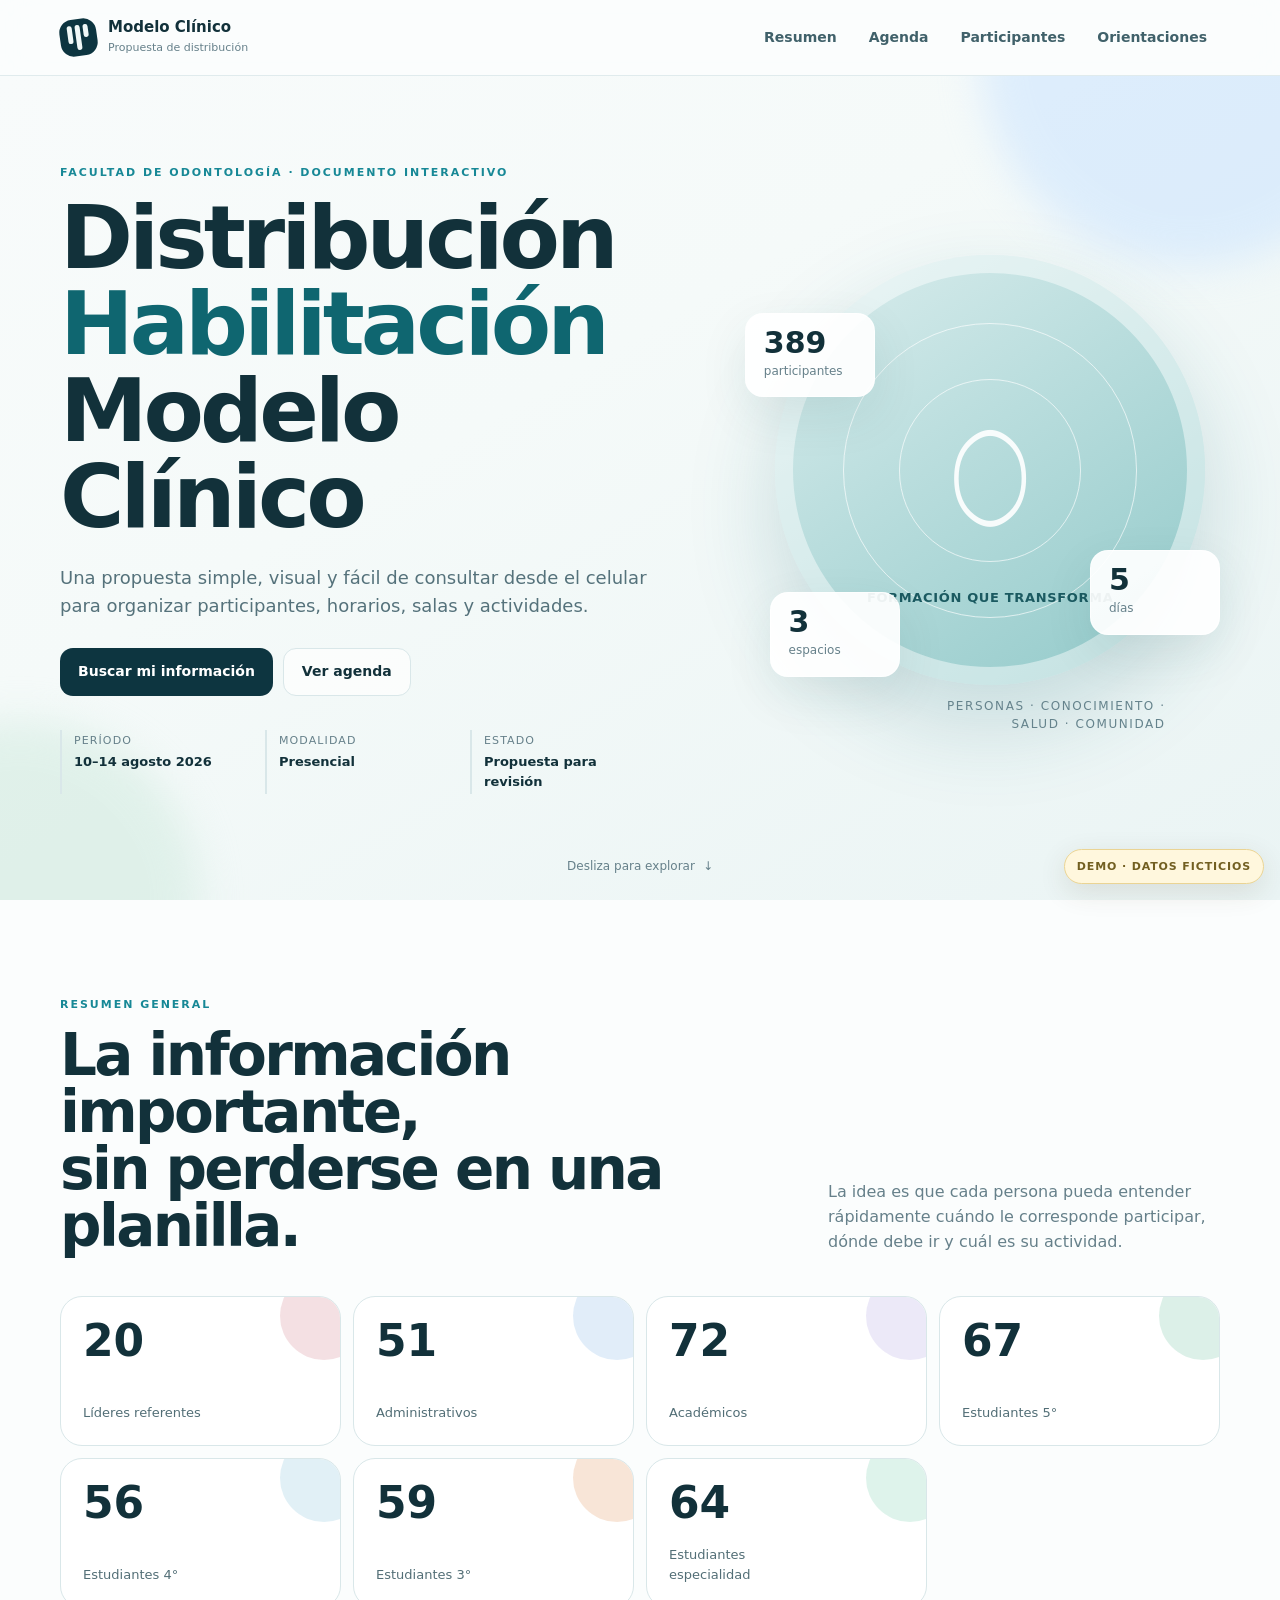
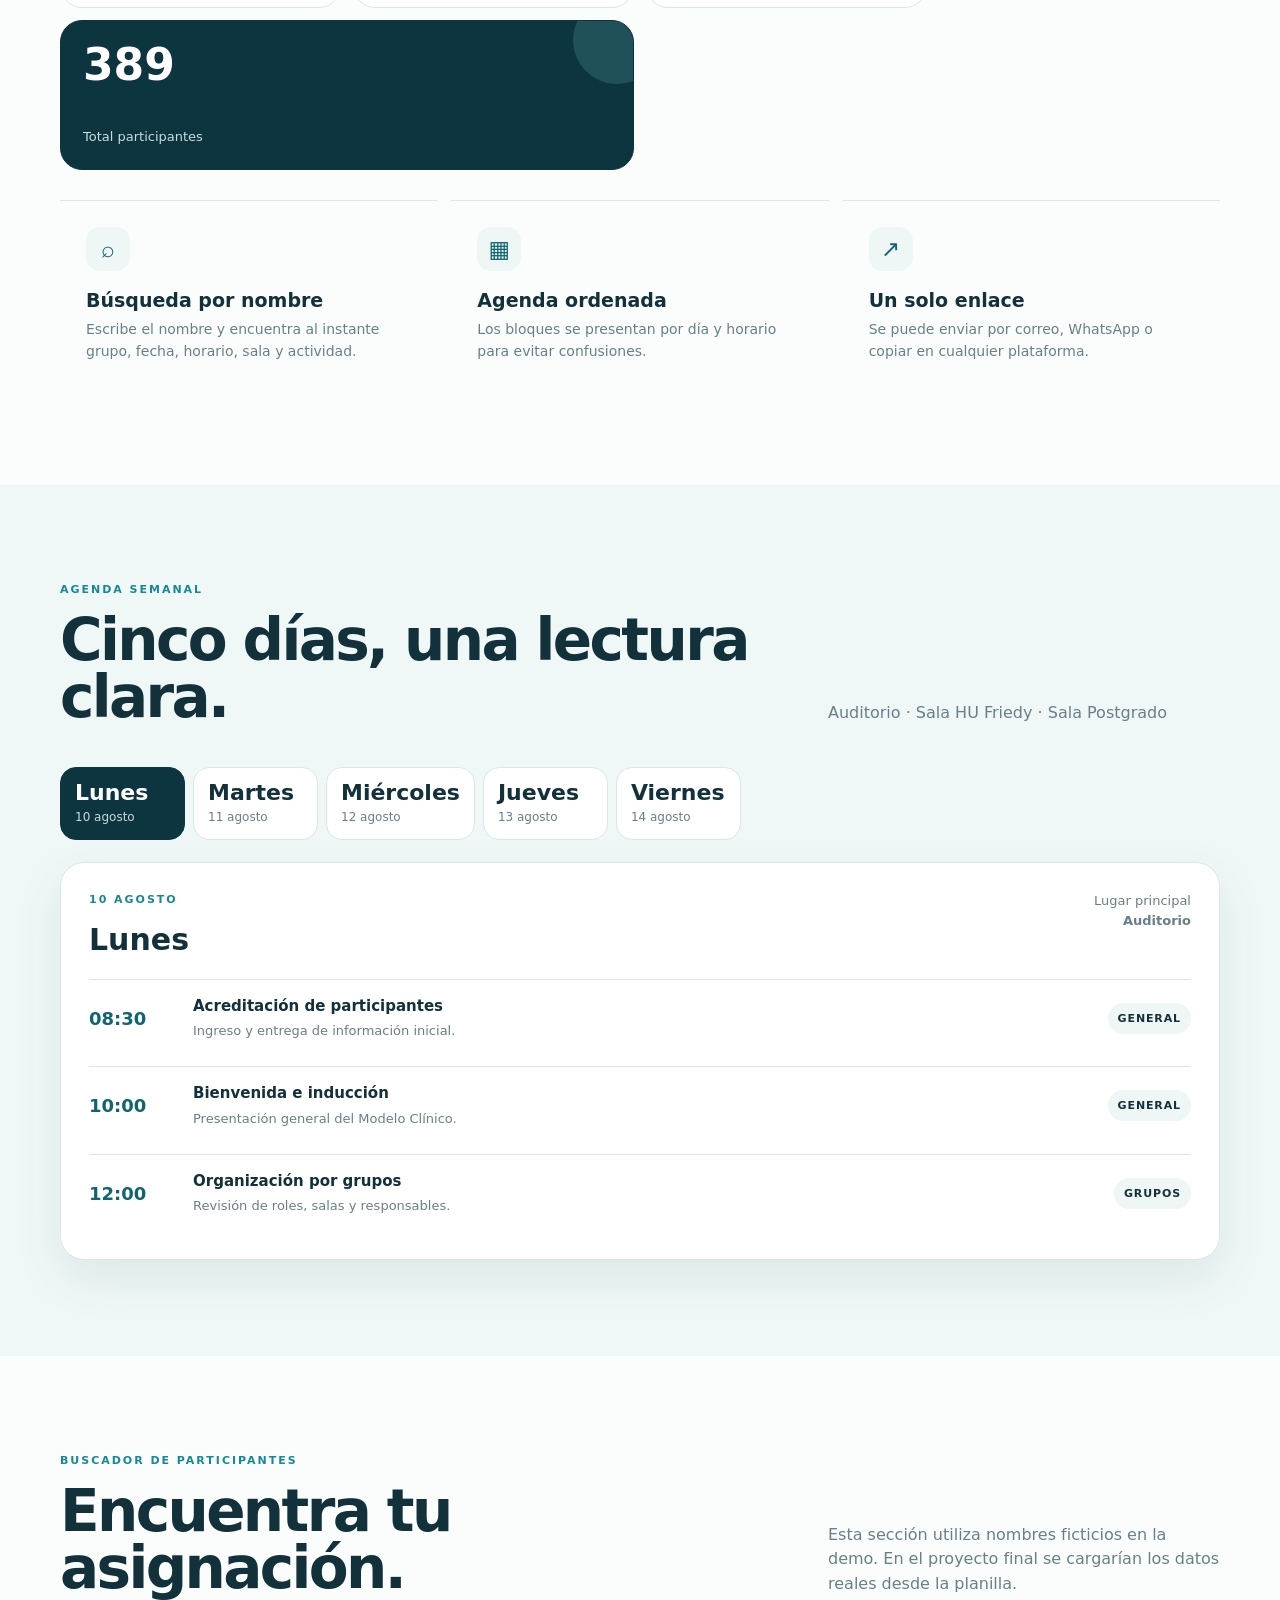
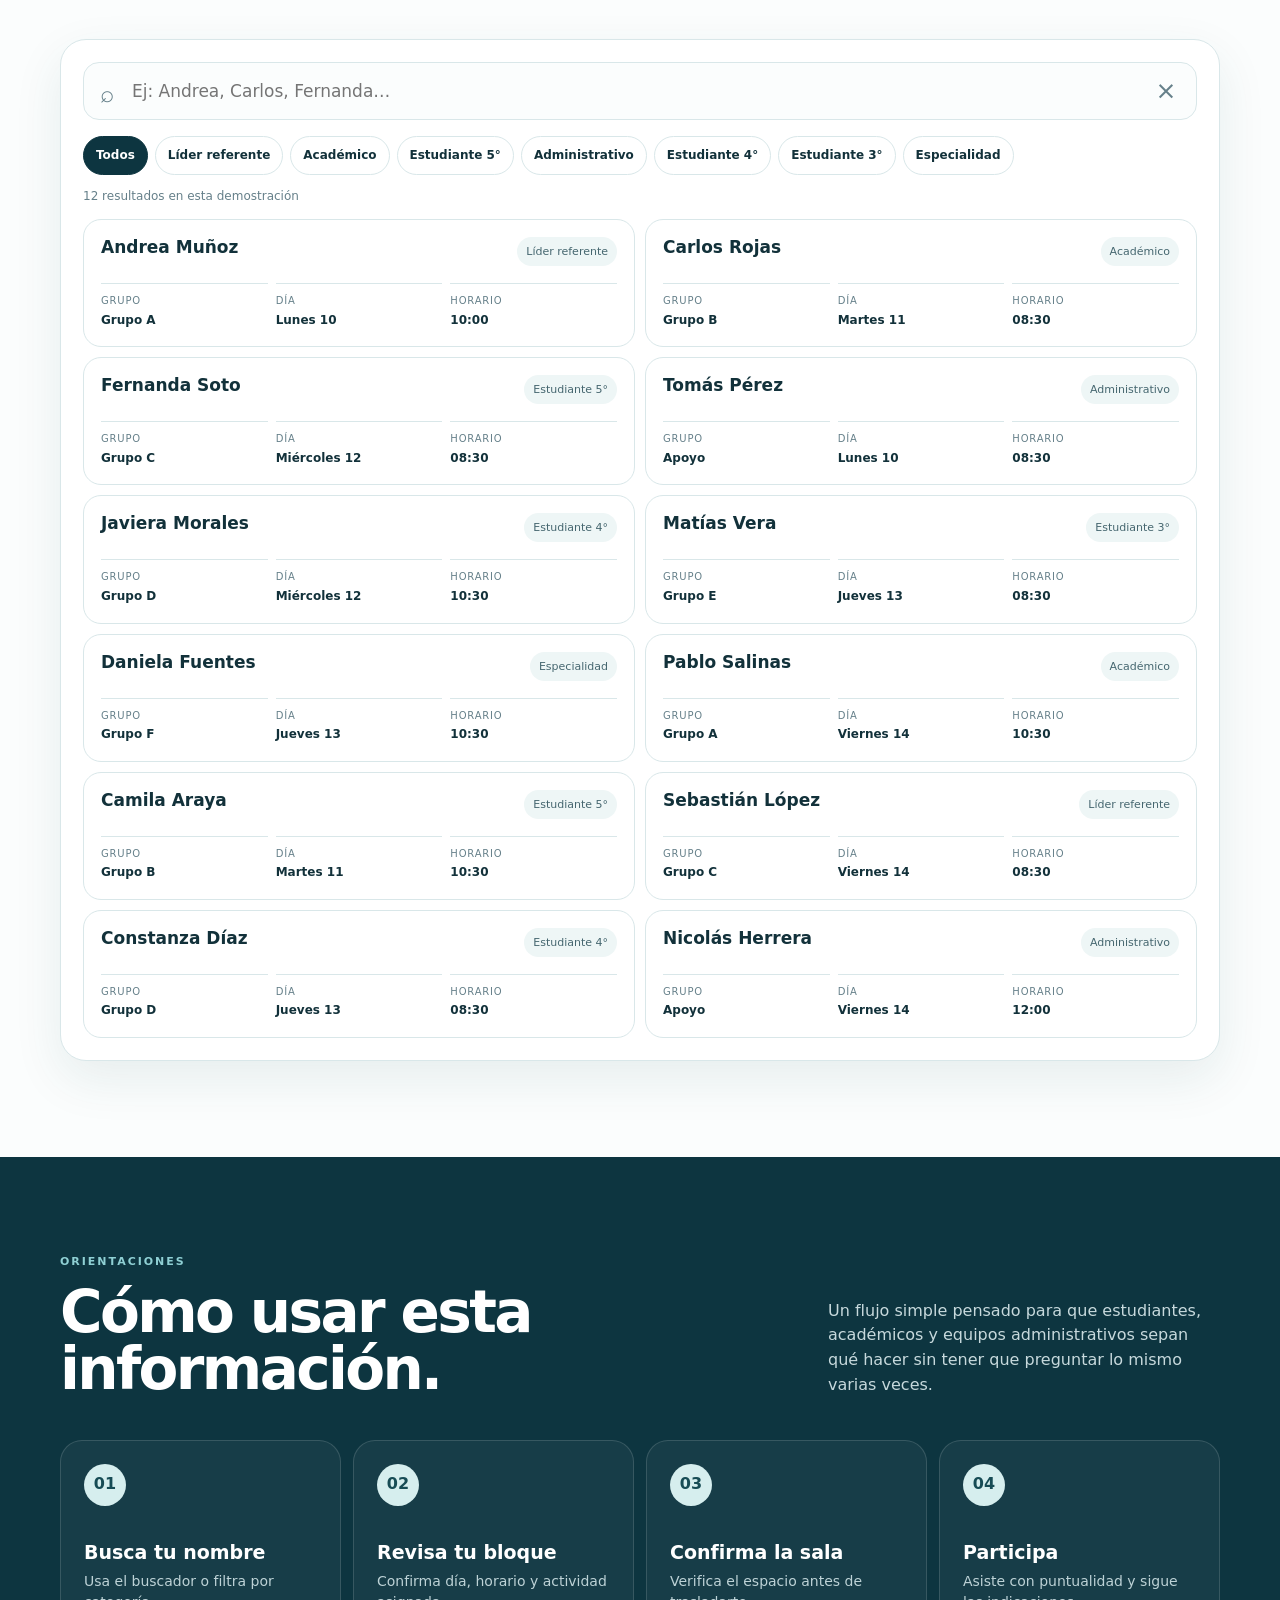
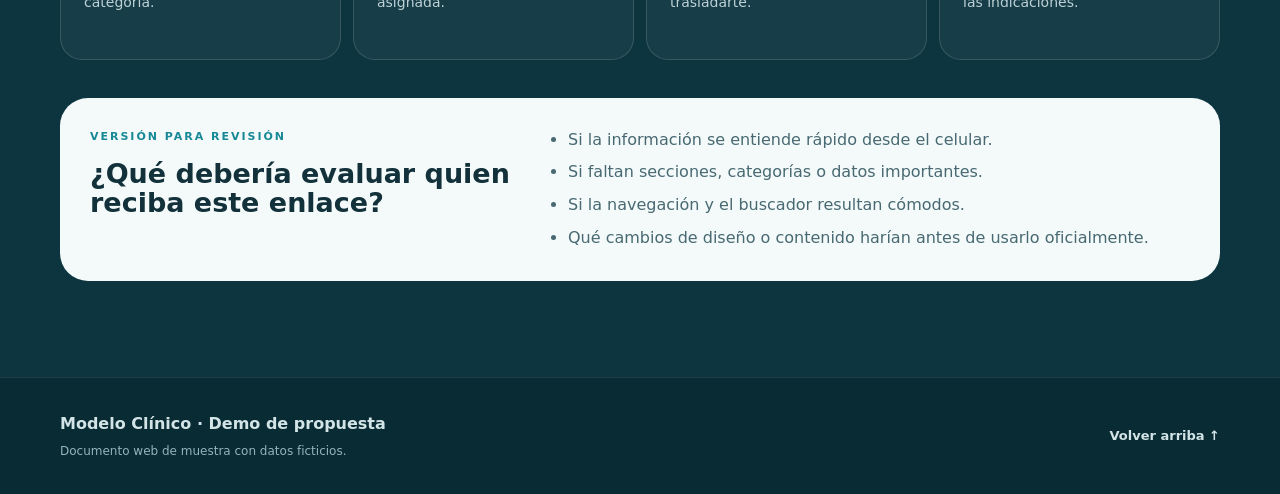
==== index.html @ 4c276b8d "Publicar primera versión interactiva" ====
<!doctype html>
<html lang="es">
<head>
  <meta charset="utf-8" />
  <meta name="viewport" content="width=device-width, initial-scale=1, viewport-fit=cover" />
  <meta name="theme-color" content="#0f4c5c" />
  <meta name="description" content="Propuesta interactiva de distribución para Habilitación del Modelo Clínico." />
  <title>Habilitación Modelo Clínico · Demo</title>
  <link rel="stylesheet" href="styles.css" />
</head>
<body>
  <div class="demo-ribbon">DEMO · DATOS FICTICIOS</div>
  <header class="topbar" id="topbar">
    <a class="brand" href="#inicio" aria-label="Ir al inicio">
      <span class="brand-mark" aria-hidden="true">
        <span></span><span></span><span></span>
      </span>
      <span>
        <strong>Modelo Clínico</strong>
        <small>Propuesta de distribución</small>
      </span>
    </a>
    <button class="menu-btn" id="menuBtn" aria-expanded="false" aria-controls="mainNav" aria-label="Abrir menú">
      <span></span><span></span><span></span>
    </button>
    <nav class="main-nav" id="mainNav" aria-label="Navegación principal">
      <a href="#resumen">Resumen</a>
      <a href="#agenda">Agenda</a>
      <a href="#participantes">Participantes</a>
      <a href="#orientaciones">Orientaciones</a>
    </nav>
  </header>

  <main>
    <section class="hero" id="inicio">
      <div class="hero-glow hero-glow-a"></div>
      <div class="hero-glow hero-glow-b"></div>
      <div class="hero-content wrap">
        <div class="hero-copy reveal">
          <p class="eyebrow">FACULTAD DE ODONTOLOGÍA · DOCUMENTO INTERACTIVO</p>
          <h1>Distribución<br><span>Habilitación</span><br>Modelo Clínico</h1>
          <p class="hero-lead">Una propuesta simple, visual y fácil de consultar desde el celular para organizar participantes, horarios, salas y actividades.</p>
          <div class="hero-actions">
            <a class="btn btn-primary" href="#participantes">Buscar mi información</a>
            <a class="btn btn-ghost" href="#agenda">Ver agenda</a>
          </div>
          <div class="hero-meta" aria-label="Información general">
            <div><span>Período</span><strong>10–14 agosto 2026</strong></div>
            <div><span>Modalidad</span><strong>Presencial</strong></div>
            <div><span>Estado</span><strong>Propuesta para revisión</strong></div>
          </div>
        </div>

        <div class="hero-visual reveal" aria-hidden="true">
          <div class="orb orb-main">
            <div class="tooth-line">◯</div>
            <div class="orb-label">Formación que transforma</div>
          </div>
          <div class="floating-card fc-one"><span>389</span><small>participantes</small></div>
          <div class="floating-card fc-two"><span>5</span><small>días</small></div>
          <div class="floating-card fc-three"><span>3</span><small>espacios</small></div>
          <div class="visual-note">Personas · Conocimiento · Salud · Comunidad</div>
        </div>
      </div>
      <div class="scroll-hint">Desliza para explorar <span>↓</span></div>
    </section>

    <section class="section wrap" id="resumen">
      <div class="section-head reveal">
        <div>
          <p class="eyebrow">RESUMEN GENERAL</p>
          <h2>La información importante,<br>sin perderse en una planilla.</h2>
        </div>
        <p>La idea es que cada persona pueda entender rápidamente cuándo le corresponde participar, dónde debe ir y cuál es su actividad.</p>
      </div>

      <div class="stats-grid" id="statsGrid"></div>

      <div class="feature-grid">
        <article class="feature-card reveal">
          <div class="feature-icon">⌕</div>
          <h3>Búsqueda por nombre</h3>
          <p>Escribe el nombre y encuentra al instante grupo, fecha, horario, sala y actividad.</p>
        </article>
        <article class="feature-card reveal">
          <div class="feature-icon">▦</div>
          <h3>Agenda ordenada</h3>
          <p>Los bloques se presentan por día y horario para evitar confusiones.</p>
        </article>
        <article class="feature-card reveal">
          <div class="feature-icon">↗</div>
          <h3>Un solo enlace</h3>
          <p>Se puede enviar por correo, WhatsApp o copiar en cualquier plataforma.</p>
        </article>
      </div>
    </section>

    <section class="section section-soft" id="agenda">
      <div class="wrap">
        <div class="section-head reveal">
          <div>
            <p class="eyebrow">AGENDA SEMANAL</p>
            <h2>Cinco días, una lectura clara.</h2>
          </div>
          <p>Auditorio · Sala HU Friedy · Sala Postgrado</p>
        </div>

        <div class="agenda-tabs" id="agendaTabs" role="tablist" aria-label="Seleccionar día"></div>
        <div class="agenda-panel reveal" id="agendaPanel" aria-live="polite"></div>
      </div>
    </section>

    <section class="section wrap" id="participantes">
      <div class="section-head reveal">
        <div>
          <p class="eyebrow">BUSCADOR DE PARTICIPANTES</p>
          <h2>Encuentra tu asignación.</h2>
        </div>
        <p>Esta sección utiliza nombres ficticios en la demo. En el proyecto final se cargarían los datos reales desde la planilla.</p>
      </div>

      <div class="finder-card reveal">
        <div class="finder-input-wrap">
          <span class="search-icon">⌕</span>
          <input id="searchInput" type="search" placeholder="Ej: Andrea, Carlos, Fernanda…" autocomplete="off" aria-label="Buscar participante por nombre" />
          <button id="clearSearch" class="clear-search" type="button" aria-label="Limpiar búsqueda">×</button>
        </div>
        <div class="filter-row" id="filterRow"></div>
        <p class="finder-count" id="finderCount"></p>
        <div class="people-grid" id="peopleGrid"></div>
      </div>
    </section>

    <section class="section section-dark" id="orientaciones">
      <div class="wrap">
        <div class="section-head light reveal">
          <div>
            <p class="eyebrow">ORIENTACIONES</p>
            <h2>Cómo usar esta información.</h2>
          </div>
          <p>Un flujo simple pensado para que estudiantes, académicos y equipos administrativos sepan qué hacer sin tener que preguntar lo mismo varias veces.</p>
        </div>

        <div class="steps-grid">
          <article class="step-card reveal"><span>01</span><h3>Busca tu nombre</h3><p>Usa el buscador o filtra por categoría.</p></article>
          <article class="step-card reveal"><span>02</span><h3>Revisa tu bloque</h3><p>Confirma día, horario y actividad asignada.</p></article>
          <article class="step-card reveal"><span>03</span><h3>Confirma la sala</h3><p>Verifica el espacio antes de trasladarte.</p></article>
          <article class="step-card reveal"><span>04</span><h3>Participa</h3><p>Asiste con puntualidad y sigue las indicaciones.</p></article>
        </div>

        <div class="review-callout reveal">
          <div>
            <p class="eyebrow">VERSIÓN PARA REVISIÓN</p>
            <h3>¿Qué debería evaluar quien reciba este enlace?</h3>
          </div>
          <ul>
            <li>Si la información se entiende rápido desde el celular.</li>
            <li>Si faltan secciones, categorías o datos importantes.</li>
            <li>Si la navegación y el buscador resultan cómodos.</li>
            <li>Qué cambios de diseño o contenido harían antes de usarlo oficialmente.</li>
          </ul>
        </div>
      </div>
    </section>
  </main>

  <footer class="footer">
    <div class="wrap footer-inner">
      <div>
        <strong>Modelo Clínico · Demo de propuesta</strong>
        <p>Documento web de muestra con datos ficticios.</p>
      </div>
      <a href="#inicio">Volver arriba ↑</a>
    </div>
  </footer>

  <dialog class="person-dialog" id="personDialog">
    <form method="dialog" class="dialog-shell">
      <button class="dialog-close" value="close" aria-label="Cerrar">×</button>
      <div id="dialogContent"></div>
    </form>
  </dialog>

  <script src="data.js"></script>
  <script src="app.js"></script>
</body>
</html>
---- styles.css ----
:root{
  --ink:#12313a;
  --ink-2:#214b56;
  --muted:#66808a;
  --paper:#fbfdfd;
  --soft:#eef6f6;
  --line:#d9e7e9;
  --teal:#0f6670;
  --teal-2:#178896;
  --mint:#bfe4d6;
  --blue:#c8dff4;
  --lav:#ddd8f2;
  --peach:#f2d0b6;
  --rose:#ebc6cd;
  --dark:#0d3540;
  --shadow:0 18px 50px rgba(25,73,83,.09);
}
*{box-sizing:border-box}
html{scroll-behavior:smooth}
body{margin:0;background:var(--paper);color:var(--ink);font-family:Inter,ui-sans-serif,system-ui,-apple-system,BlinkMacSystemFont,'Segoe UI',sans-serif;line-height:1.55}
a{color:inherit;text-decoration:none}
button,input{font:inherit}
button{color:inherit}
.wrap{width:min(1160px,calc(100% - 32px));margin-inline:auto}
.demo-ribbon{position:fixed;z-index:70;right:16px;bottom:16px;background:#fff7dd;border:1px solid #ead494;color:#725f21;padding:8px 12px;border-radius:999px;font-size:11px;font-weight:800;letter-spacing:.08em;box-shadow:0 8px 28px rgba(71,61,24,.12)}
.topbar{position:sticky;top:0;z-index:50;height:76px;padding:0 max(16px,calc((100vw - 1160px)/2));display:flex;align-items:center;justify-content:space-between;background:rgba(251,253,253,.82);backdrop-filter:blur(18px);border-bottom:1px solid rgba(217,231,233,.78)}
.brand{display:flex;align-items:center;gap:11px;min-width:0}
.brand strong{display:block;font-family:Inter,ui-sans-serif,system-ui,sans-serif;font-size:15px;line-height:1.15}
.brand small{display:block;margin-top:3px;font-size:11px;color:var(--muted)}
.brand-mark{width:37px;height:37px;border-radius:13px;background:var(--dark);display:grid;place-content:center;grid-template-columns:repeat(3,5px);gap:3px;transform:rotate(-8deg)}
.brand-mark span{width:5px;height:18px;background:#f0f8f7;border-radius:8px}.brand-mark span:nth-child(2){height:25px}.brand-mark span:nth-child(3){height:13px}
.main-nav{display:flex;gap:6px;align-items:center}.main-nav a{padding:10px 13px;border-radius:10px;color:#40616a;font-size:14px;font-weight:600}.main-nav a:hover{background:var(--soft);color:var(--teal)}
.menu-btn{display:none;background:transparent;border:0;width:46px;height:46px;border-radius:12px;place-items:center;padding:11px}.menu-btn span{display:block;width:22px;height:2px;background:var(--ink);margin:4px 0;border-radius:4px}
.hero{position:relative;min-height:calc(100svh - 76px);overflow:hidden;background:linear-gradient(150deg,#f8fbfb 0%,#f5faf9 40%,#eaf4f4 100%);display:grid;align-items:center;padding:72px 0 90px}
.hero-content{display:grid;grid-template-columns:1.1fr .9fr;gap:60px;align-items:center;position:relative;z-index:2}
.eyebrow{font-size:11px;letter-spacing:.18em;font-weight:800;color:var(--teal-2);margin:0 0 14px;text-transform:uppercase}
.hero h1,.section-head h2{font-family:Inter,ui-sans-serif,system-ui,sans-serif;letter-spacing:-.045em;margin:0;line-height:.98}.hero h1{font-size:clamp(48px,7vw,88px);max-width:750px}.hero h1 span{color:var(--teal)}
.hero-lead{max-width:680px;font-size:18px;color:#55727b;margin:24px 0 28px}
.hero-actions{display:flex;gap:10px;flex-wrap:wrap}.btn{display:inline-flex;align-items:center;justify-content:center;min-height:46px;padding:12px 18px;border-radius:13px;font-weight:800;font-size:14px}.btn-primary{background:var(--dark);color:white}.btn-primary:hover{background:#164e5b}.btn-ghost{border:1px solid var(--line);background:rgba(255,255,255,.68)}
.hero-meta{display:grid;grid-template-columns:repeat(3,minmax(0,1fr));gap:10px;margin-top:34px;max-width:720px}.hero-meta div{border-left:2px solid var(--line);padding:2px 12px}.hero-meta span,.hero-meta strong{display:block}.hero-meta span{font-size:11px;color:var(--muted);text-transform:uppercase;letter-spacing:.1em}.hero-meta strong{font-size:13px;margin-top:3px}
.hero-visual{min-height:520px;position:relative}.orb{position:absolute;border-radius:50%;display:grid;place-items:center}.orb-main{width:min(430px,37vw);aspect-ratio:1;right:3%;top:7%;background:linear-gradient(145deg,#dceeee,#b9dddd 44%,#8fc8c8);box-shadow:inset 0 0 0 18px rgba(255,255,255,.45),0 38px 90px rgba(31,111,119,.20)}
.orb-main:before,.orb-main:after{content:"";position:absolute;border-radius:50%;border:1px solid rgba(255,255,255,.65)}.orb-main:before{width:68%;height:68%}.orb-main:after{width:42%;height:42%}
.tooth-line{font-size:95px;color:rgba(255,255,255,.9);transform:scaleX(.75)}.orb-label{position:absolute;bottom:18%;font-weight:800;font-size:13px;color:#1b5a61;letter-spacing:.05em;text-transform:uppercase}
.floating-card{position:absolute;background:rgba(255,255,255,.92);border:1px solid rgba(255,255,255,.7);box-shadow:var(--shadow);padding:14px 18px;border-radius:18px;min-width:130px}.floating-card span{font:800 30px/1 Inter,ui-sans-serif,system-ui,sans-serif;display:block}.floating-card small{color:var(--muted);font-size:12px}.fc-one{left:4%;top:18%}.fc-two{right:0;bottom:20%}.fc-three{left:9%;bottom:12%}.visual-note{position:absolute;right:11%;bottom:1%;max-width:250px;font-size:12px;letter-spacing:.13em;text-transform:uppercase;color:#65838c;text-align:right}
.hero-glow{position:absolute;border-radius:50%;filter:blur(20px);opacity:.5}.hero-glow-a{width:420px;height:420px;background:#c6e1ff;top:-230px;right:-120px}.hero-glow-b{width:360px;height:360px;background:#cde9dc;bottom:-180px;left:-160px}.scroll-hint{position:absolute;bottom:24px;left:50%;transform:translateX(-50%);font-size:12px;color:var(--muted);display:flex;gap:8px;align-items:center}.scroll-hint span{animation:bob 1.8s ease-in-out infinite}@keyframes bob{50%{transform:translateY(5px)}}
.section{padding:96px 0}.section-soft{background:#f0f7f7}.section-dark{background:var(--dark);color:white}.section-head{display:grid;grid-template-columns:1.3fr .7fr;gap:40px;align-items:end;margin-bottom:42px}.section-head h2{font-size:clamp(36px,5vw,58px)}.section-head>p{margin:0;color:var(--muted);font-size:16px}.section-head.light>p{color:#c7d9dc}.section-head.light .eyebrow{color:#8fd0d4}
.stats-grid{display:grid;grid-template-columns:repeat(4,minmax(0,1fr));gap:12px;margin-bottom:30px}.stat-card{position:relative;overflow:hidden;min-height:150px;border:1px solid var(--line);border-radius:22px;padding:22px;background:white;display:flex;flex-direction:column;justify-content:space-between}.stat-card:after{content:"";position:absolute;width:88px;height:88px;border-radius:50%;right:-28px;top:-25px;background:var(--accent);opacity:.55}.stat-card .n{font:800 44px/1 Inter,ui-sans-serif,system-ui,sans-serif}.stat-card .label{font-size:13px;color:#526e76;max-width:130px}.stat-card.total{grid-column:span 2;background:var(--dark);color:white;border-color:var(--dark)}.stat-card.total .label{color:#c9dde0}.stat-card.total:after{background:#70bec1;opacity:.2}
.feature-grid{display:grid;grid-template-columns:repeat(3,1fr);gap:14px;margin-top:14px}.feature-card{padding:26px;border-top:1px solid var(--line);min-height:180px}.feature-icon{width:44px;height:44px;border-radius:14px;background:var(--soft);display:grid;place-items:center;font-size:23px;color:var(--teal);margin-bottom:18px}.feature-card h3{font:800 19px Inter,ui-sans-serif,system-ui,sans-serif;margin:0 0 8px}.feature-card p{margin:0;color:var(--muted);font-size:14px}
.agenda-tabs{display:flex;gap:8px;overflow:auto;padding-bottom:8px;scrollbar-width:none}.agenda-tabs::-webkit-scrollbar{display:none}.agenda-tab{flex:0 0 auto;min-width:125px;border:1px solid var(--line);background:white;border-radius:16px;padding:12px 14px;text-align:left;cursor:pointer}.agenda-tab strong,.agenda-tab span{display:block}.agenda-tab strong{font:800 22px Inter,ui-sans-serif,system-ui,sans-serif}.agenda-tab span{font-size:12px;color:var(--muted);margin-top:3px}.agenda-tab.active{background:var(--dark);color:white;border-color:var(--dark)}.agenda-tab.active span{color:#c5d9dc}
.agenda-panel{margin-top:14px;background:white;border:1px solid var(--line);border-radius:24px;padding:28px;box-shadow:var(--shadow)}.agenda-panel-top{display:flex;align-items:start;justify-content:space-between;gap:20px;margin-bottom:22px}.agenda-panel h3{font:800 30px Inter,ui-sans-serif,system-ui,sans-serif;margin:0}.agenda-place{font-size:13px;color:var(--muted);text-align:right}.agenda-list{display:grid;gap:10px}.agenda-item{display:grid;grid-template-columns:90px 1fr auto;gap:14px;align-items:center;padding:15px 0;border-top:1px solid var(--line)}.agenda-item time{font:800 18px Inter,ui-sans-serif,system-ui,sans-serif;color:var(--teal)}.agenda-item strong{display:block;font-size:15px}.agenda-item p{margin:3px 0 0;color:var(--muted);font-size:13px}.agenda-badge{font-size:11px;font-weight:800;text-transform:uppercase;letter-spacing:.08em;background:var(--soft);border-radius:999px;padding:7px 10px;white-space:nowrap}
.finder-card{border:1px solid var(--line);border-radius:26px;padding:22px;background:#fff;box-shadow:var(--shadow)}.finder-input-wrap{position:relative}.finder-input-wrap input{width:100%;height:58px;border:1px solid var(--line);border-radius:16px;background:#fbfdfd;padding:0 50px 0 48px;font-size:17px;color:var(--ink);outline:none}.finder-input-wrap input:focus{border-color:#8ebdc2;box-shadow:0 0 0 4px rgba(42,131,140,.08)}.search-icon{position:absolute;left:17px;top:14px;font-size:24px;color:var(--muted)}.clear-search{position:absolute;right:10px;top:8px;width:42px;height:42px;border:0;background:transparent;font-size:25px;color:var(--muted);cursor:pointer}.filter-row{display:flex;gap:7px;flex-wrap:wrap;margin:16px 0 5px}.filter-chip{border:1px solid var(--line);background:#fff;border-radius:999px;padding:9px 12px;font-size:12px;font-weight:700;cursor:pointer}.filter-chip.active{background:var(--dark);border-color:var(--dark);color:white}.finder-count{font-size:12px;color:var(--muted);margin:12px 0 0}.people-grid{display:grid;grid-template-columns:repeat(2,minmax(0,1fr));gap:10px;margin-top:14px}.person-card{border:1px solid var(--line);border-radius:18px;padding:17px;background:#fff;cursor:pointer;text-align:left;transition:.2s ease}.person-card:hover{border-color:#a8c9cd;transform:translateY(-2px)}.person-top{display:flex;justify-content:space-between;gap:12px}.person-card h3{font:800 17px Inter,ui-sans-serif,system-ui,sans-serif;margin:0}.person-card .cat{font-size:11px;padding:6px 9px;border-radius:999px;background:var(--soft);color:#45666f;white-space:nowrap}.person-meta{display:grid;grid-template-columns:repeat(3,1fr);gap:8px;margin-top:17px}.person-meta div{border-top:1px solid var(--line);padding-top:9px}.person-meta span,.person-meta strong{display:block}.person-meta span{font-size:10px;text-transform:uppercase;letter-spacing:.08em;color:var(--muted)}.person-meta strong{font-size:12px;margin-top:2px}.empty-state{grid-column:1/-1;border:1px dashed var(--line);border-radius:18px;padding:30px;text-align:center;color:var(--muted)}
.steps-grid{display:grid;grid-template-columns:repeat(4,1fr);gap:12px}.step-card{min-height:220px;border:1px solid rgba(255,255,255,.14);border-radius:22px;padding:23px;background:rgba(255,255,255,.045)}.step-card span{display:inline-grid;place-items:center;width:42px;height:42px;border-radius:50%;background:#d6eeee;color:#174c55;font-weight:800}.step-card h3{font:800 19px Inter,ui-sans-serif,system-ui,sans-serif;margin:35px 0 8px}.step-card p{margin:0;color:#bdd2d6;font-size:14px}.review-callout{margin-top:38px;border-radius:28px;background:#f3faf9;color:var(--ink);padding:30px;display:grid;grid-template-columns:.8fr 1.2fr;gap:30px}.review-callout h3{font:800 27px/1.1 Inter,ui-sans-serif,system-ui,sans-serif;margin:0}.review-callout ul{margin:0;padding-left:20px;color:#486972}.review-callout li+li{margin-top:8px}
.footer{padding:34px 0;background:#082b34;color:#d3e4e6;border-top:1px solid rgba(255,255,255,.09)}.footer-inner{display:flex;justify-content:space-between;align-items:center;gap:20px}.footer p{margin:5px 0 0;font-size:12px;color:#93b4ba}.footer a{font-size:13px;font-weight:800}
.person-dialog{width:min(600px,calc(100% - 24px));border:0;border-radius:26px;padding:0;background:white;color:var(--ink);box-shadow:0 30px 100px rgba(0,30,40,.35)}.person-dialog::backdrop{background:rgba(4,28,34,.65);backdrop-filter:blur(6px)}.dialog-shell{padding:28px;position:relative}.dialog-close{position:absolute;right:14px;top:12px;width:44px;height:44px;border:0;background:var(--soft);border-radius:50%;font-size:25px;cursor:pointer}.dialog-kicker{font-size:11px;letter-spacing:.16em;color:var(--teal);font-weight:800;text-transform:uppercase}.dialog-title{font:800 30px Inter,ui-sans-serif,system-ui,sans-serif;margin:6px 45px 18px 0}.dialog-grid{display:grid;grid-template-columns:repeat(2,1fr);gap:10px}.dialog-info{background:#f5f9f9;border:1px solid var(--line);padding:14px;border-radius:15px}.dialog-info span,.dialog-info strong{display:block}.dialog-info span{font-size:10px;text-transform:uppercase;letter-spacing:.08em;color:var(--muted)}.dialog-info strong{margin-top:4px;font-size:14px}.dialog-activity{margin-top:14px;background:var(--dark);color:white;border-radius:18px;padding:18px}.dialog-activity span{font-size:10px;text-transform:uppercase;letter-spacing:.1em;color:#9fc1c6}.dialog-activity strong{display:block;margin-top:5px;font-size:17px}.reveal{opacity:0;transform:translateY(16px);transition:opacity .6s ease,transform .6s ease}.reveal.visible{opacity:1;transform:none}
@media(max-width:900px){.main-nav{display:none}.main-nav.open{display:flex;position:absolute;top:66px;right:16px;left:16px;flex-direction:column;align-items:stretch;background:white;border:1px solid var(--line);box-shadow:var(--shadow);border-radius:18px;padding:8px}.main-nav a{padding:13px 14px}.menu-btn{display:block}.hero{min-height:auto;padding:62px 0 86px}.hero-content{grid-template-columns:1fr;gap:34px}.hero-visual{min-height:390px}.orb-main{width:330px;max-width:82vw;right:4%}.fc-one{left:1%;top:12%}.fc-three{left:3%}.hero-meta{grid-template-columns:1fr 1fr}.section-head{grid-template-columns:1fr;gap:18px}.stats-grid{grid-template-columns:repeat(2,1fr)}.stat-card.total{grid-column:span 2}.feature-grid{grid-template-columns:1fr}.feature-card{min-height:auto;padding:22px 4px}.steps-grid{grid-template-columns:repeat(2,1fr)}.review-callout{grid-template-columns:1fr}.people-grid{grid-template-columns:1fr}}
@media(max-width:600px){.wrap{width:min(100% - 22px,1160px)}.topbar{height:68px;padding-inline:11px}.hero{padding-top:44px}.hero h1{font-size:48px}.hero-lead{font-size:16px}.hero-actions .btn{width:100%}.hero-meta{grid-template-columns:1fr}.hero-meta div{padding-left:10px}.hero-visual{min-height:320px}.orb-main{width:270px;right:0}.tooth-line{font-size:72px}.floating-card{padding:11px 13px;min-width:112px}.floating-card span{font-size:25px}.fc-one{left:0}.fc-two{right:0;bottom:15%}.fc-three{left:6%;bottom:7%}.visual-note{display:none}.section{padding:70px 0}.section-head{margin-bottom:28px}.section-head h2{font-size:38px}.stats-grid{grid-template-columns:1fr 1fr;gap:8px}.stat-card{min-height:135px;padding:17px}.stat-card .n{font-size:37px}.agenda-panel{padding:19px}.agenda-panel-top{display:block}.agenda-place{text-align:left;margin-top:6px}.agenda-item{grid-template-columns:74px 1fr}.agenda-badge{grid-column:2;justify-self:start}.finder-card{padding:14px}.person-top{display:block}.person-card .cat{display:inline-block;margin-top:8px}.person-meta{grid-template-columns:1fr 1fr}.steps-grid{grid-template-columns:1fr}.step-card{min-height:auto}.review-callout{padding:22px}.footer-inner{display:block}.footer a{display:inline-block;margin-top:18px}.dialog-shell{padding:22px 16px}.dialog-grid{grid-template-columns:1fr 1fr}.demo-ribbon{right:10px;bottom:10px;font-size:9px;padding:7px 9px}}
@media(prefers-reduced-motion:reduce){*{scroll-behavior:auto!important;animation:none!important;transition:none!important}.reveal{opacity:1;transform:none}}
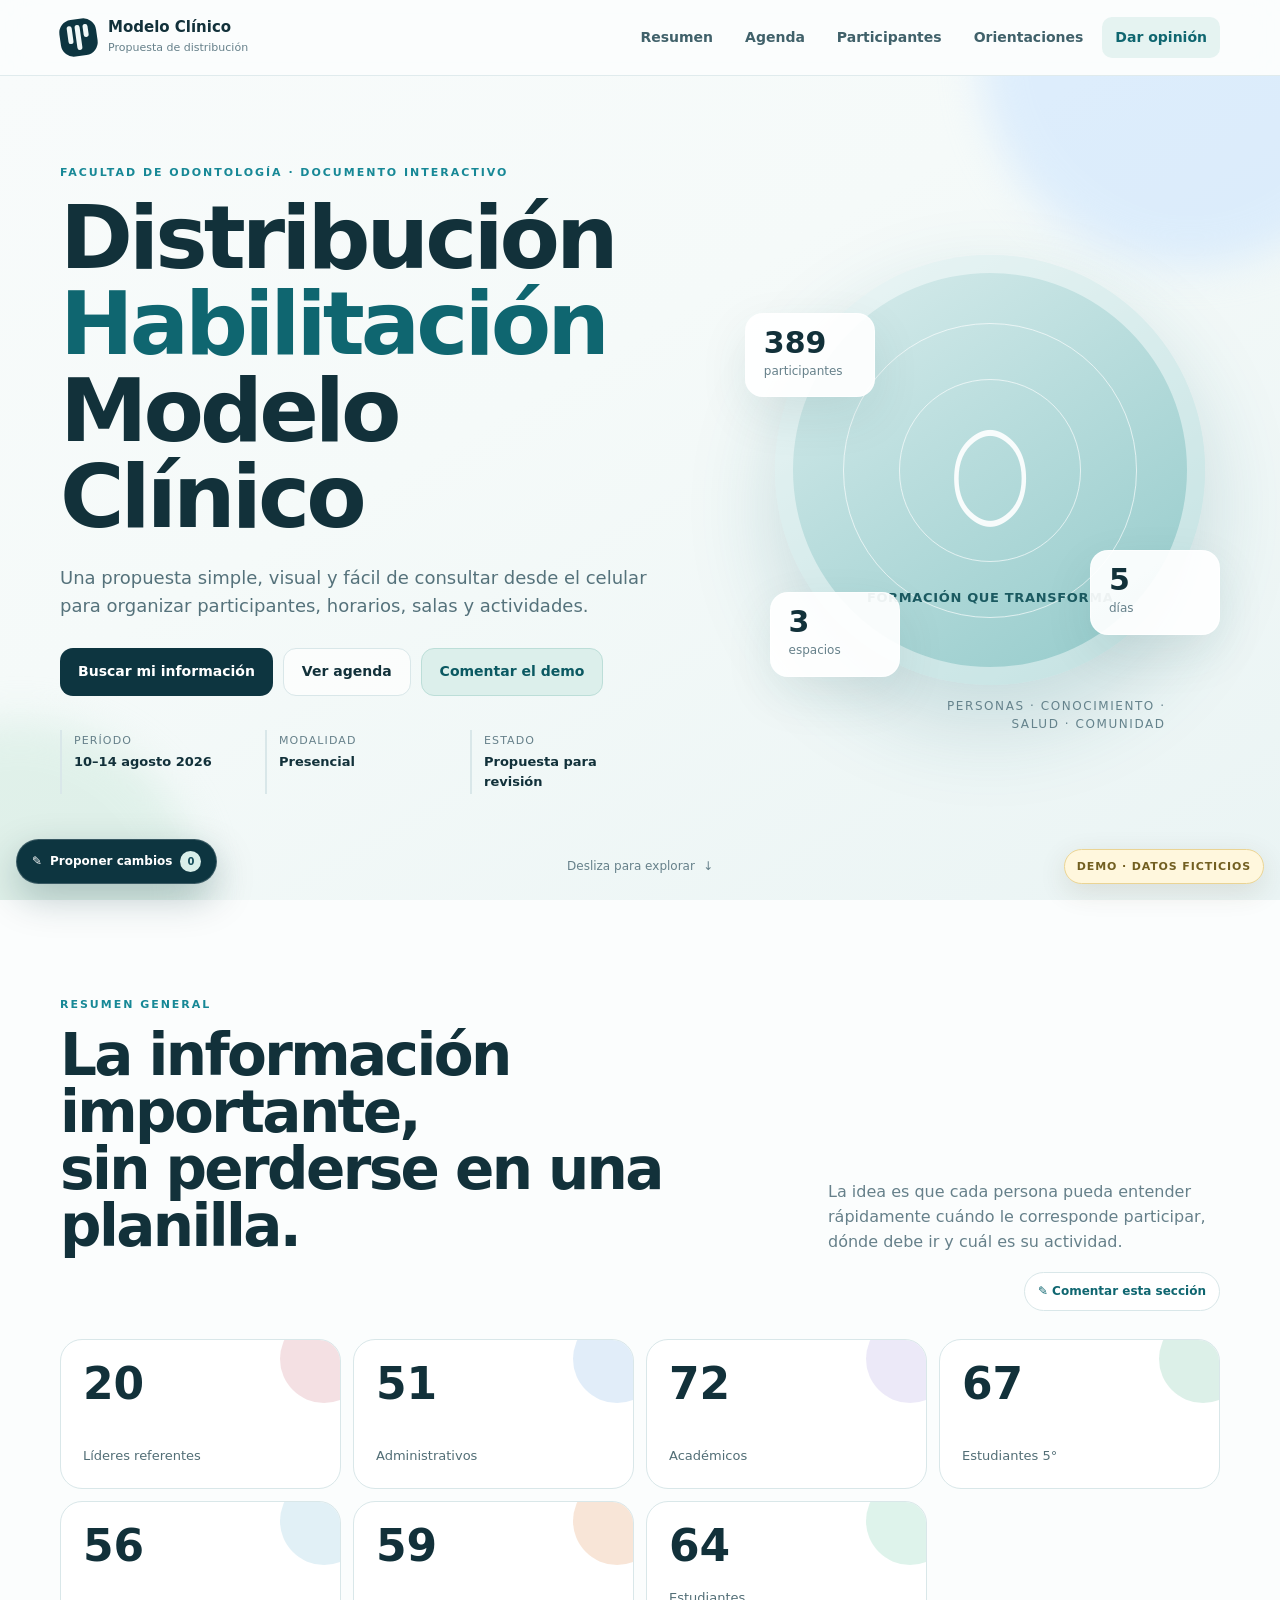
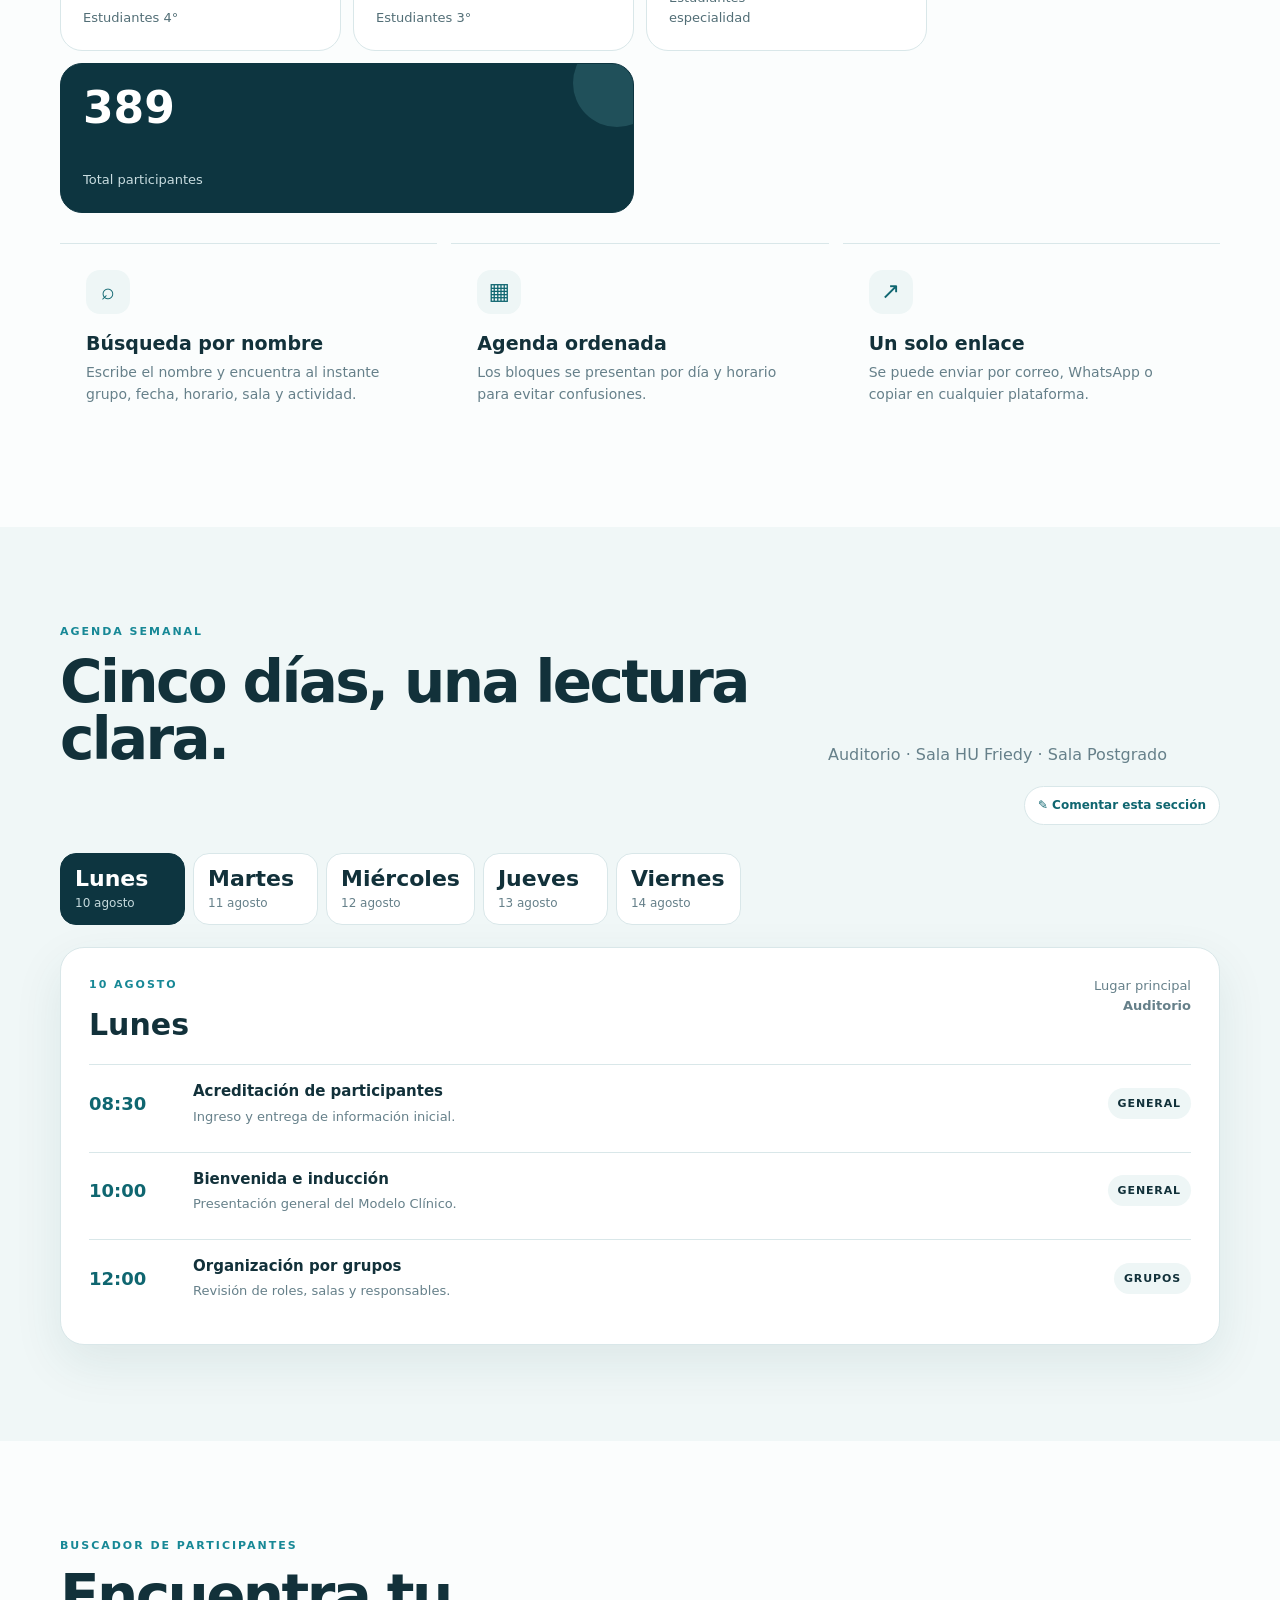
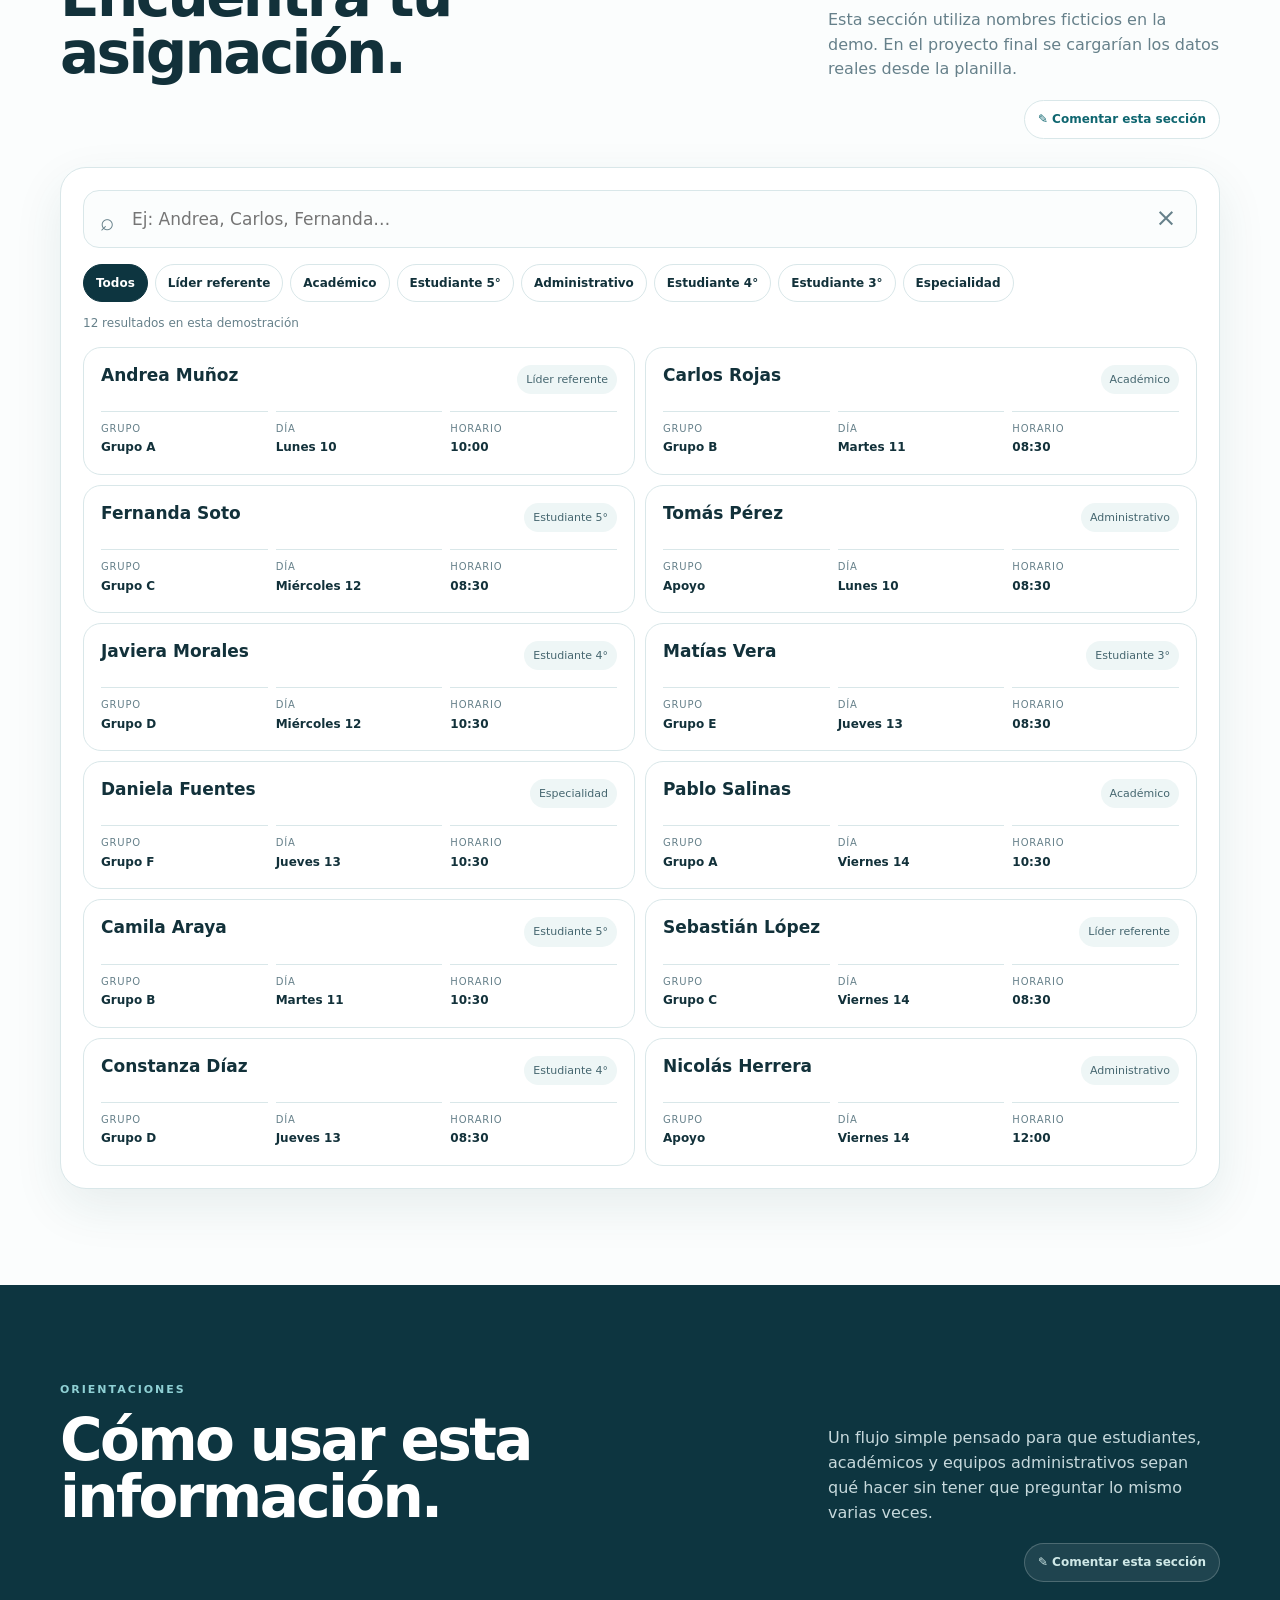
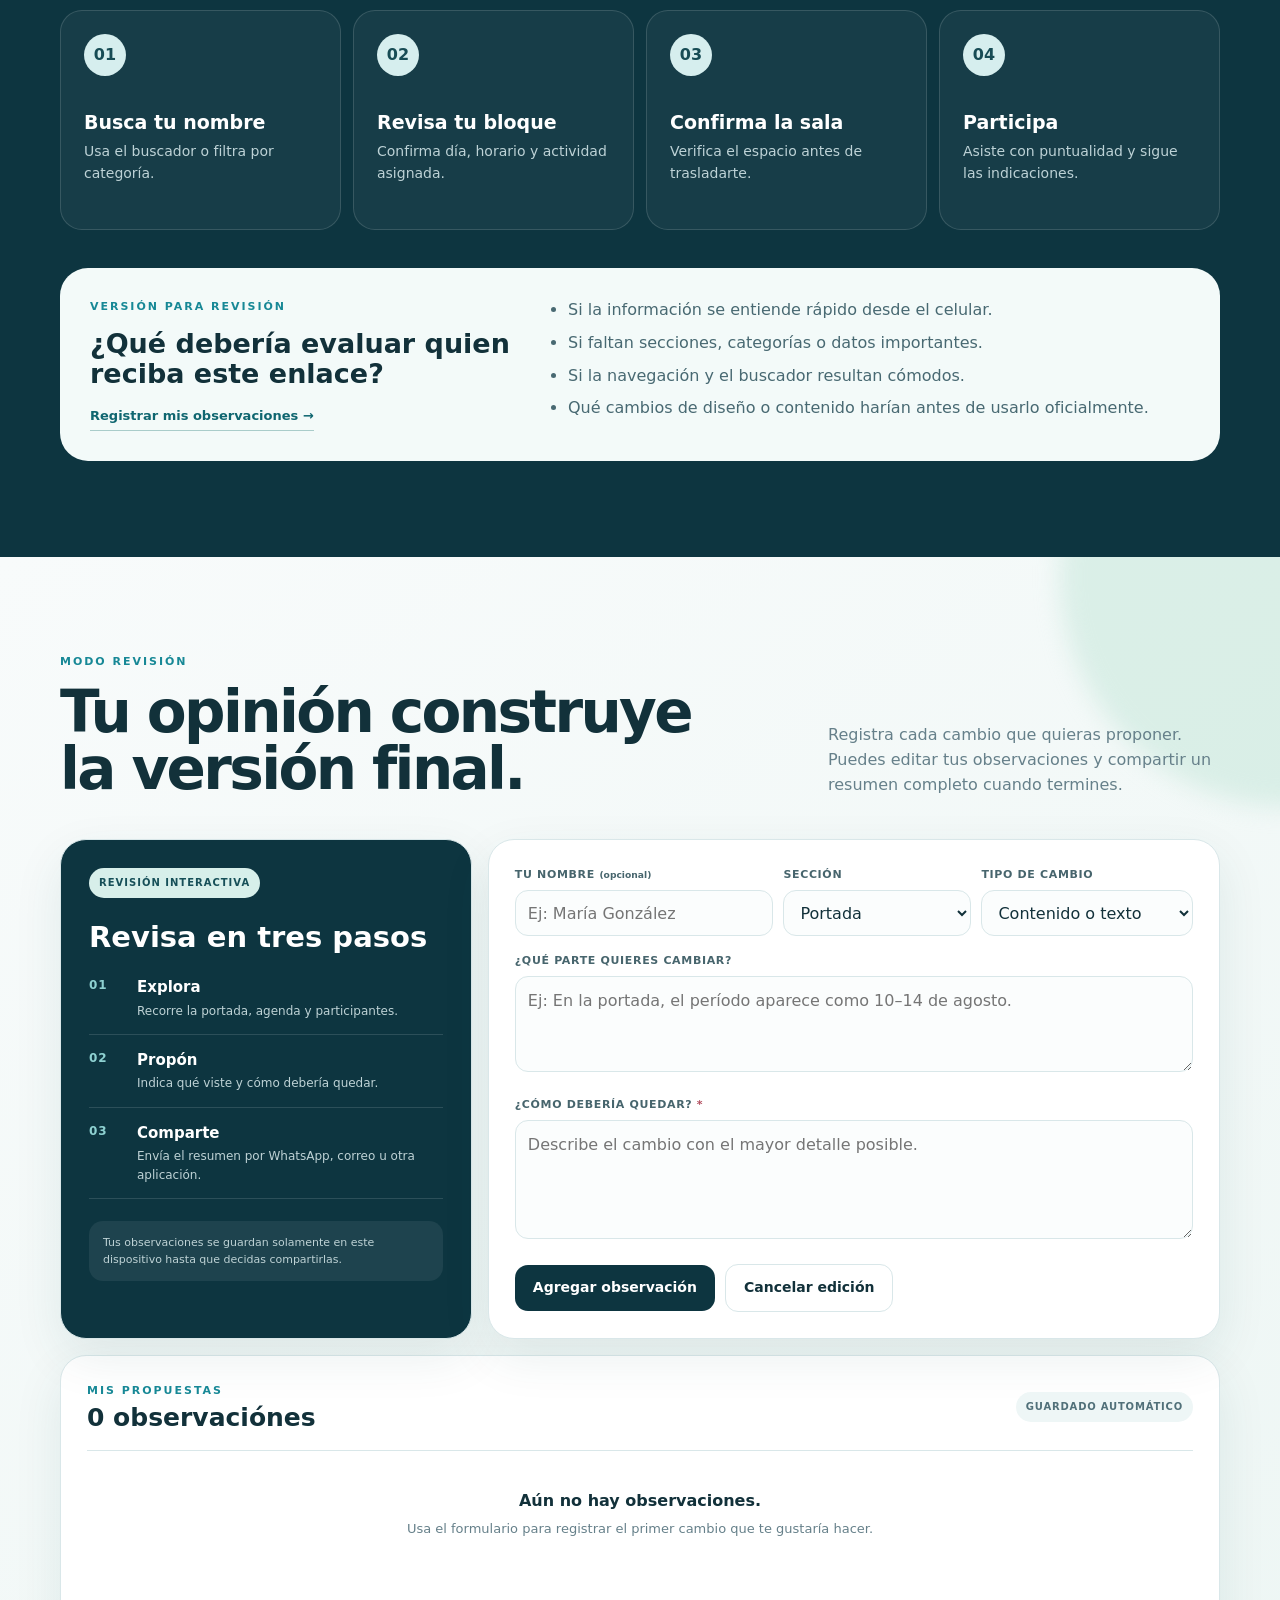
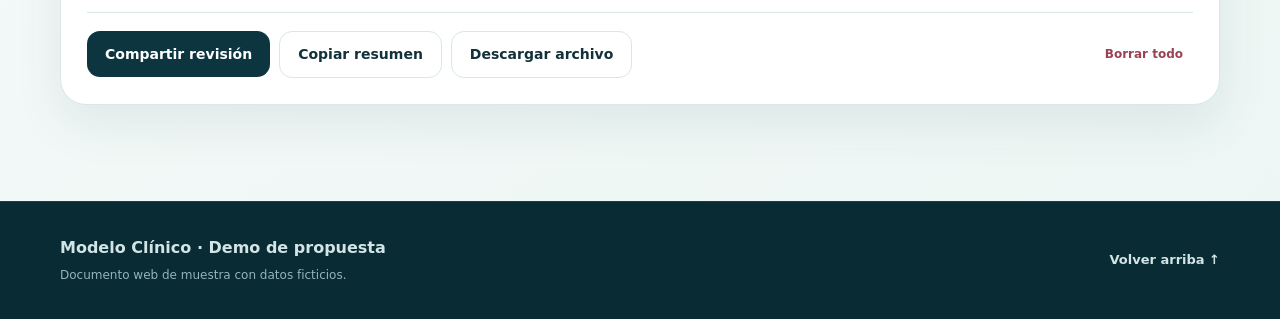
==== commit 3b717e05: "Agregar modo interactivo de revisión" ====
--- a/index.html
+++ b/index.html
@@ -28,6 +28,7 @@
       <a href="#agenda">Agenda</a>
       <a href="#participantes">Participantes</a>
       <a href="#orientaciones">Orientaciones</a>
+      <a class="nav-review" href="#revision">Dar opinión</a>
     </nav>
   </header>
 
@@ -43,6 +44,7 @@
           <div class="hero-actions">
             <a class="btn btn-primary" href="#participantes">Buscar mi información</a>
             <a class="btn btn-ghost" href="#agenda">Ver agenda</a>
+            <a class="btn btn-review" href="#revision">Comentar el demo</a>
           </div>
           <div class="hero-meta" aria-label="Información general">
             <div><span>Período</span><strong>10–14 agosto 2026</strong></div>
@@ -73,6 +75,7 @@
         </div>
         <p>La idea es que cada persona pueda entender rápidamente cuándo le corresponde participar, dónde debe ir y cuál es su actividad.</p>
       </div>
+      <button class="section-feedback" type="button" data-review-target="Resumen">✎ Comentar esta sección</button>
 
       <div class="stats-grid" id="statsGrid"></div>
 
@@ -104,6 +107,7 @@
           </div>
           <p>Auditorio · Sala HU Friedy · Sala Postgrado</p>
         </div>
+        <button class="section-feedback" type="button" data-review-target="Agenda">✎ Comentar esta sección</button>
 
         <div class="agenda-tabs" id="agendaTabs" role="tablist" aria-label="Seleccionar día"></div>
         <div class="agenda-panel reveal" id="agendaPanel" aria-live="polite"></div>
@@ -118,6 +122,7 @@
         </div>
         <p>Esta sección utiliza nombres ficticios en la demo. En el proyecto final se cargarían los datos reales desde la planilla.</p>
       </div>
+      <button class="section-feedback" type="button" data-review-target="Participantes">✎ Comentar esta sección</button>
 
       <div class="finder-card reveal">
         <div class="finder-input-wrap">
@@ -140,6 +145,7 @@
           </div>
           <p>Un flujo simple pensado para que estudiantes, académicos y equipos administrativos sepan qué hacer sin tener que preguntar lo mismo varias veces.</p>
         </div>
+        <button class="section-feedback section-feedback-light" type="button" data-review-target="Orientaciones">✎ Comentar esta sección</button>
 
         <div class="steps-grid">
           <article class="step-card reveal"><span>01</span><h3>Busca tu nombre</h3><p>Usa el buscador o filtra por categoría.</p></article>
@@ -152,6 +158,7 @@
           <div>
             <p class="eyebrow">VERSIÓN PARA REVISIÓN</p>
             <h3>¿Qué debería evaluar quien reciba este enlace?</h3>
+            <a class="review-callout-link" href="#revision">Registrar mis observaciones →</a>
           </div>
           <ul>
             <li>Si la información se entiende rápido desde el celular.</li>
@@ -162,6 +169,99 @@
         </div>
       </div>
     </section>
+
+    <section class="section review-section" id="revision">
+      <div class="wrap">
+        <div class="section-head reveal">
+          <div>
+            <p class="eyebrow">MODO REVISIÓN</p>
+            <h2>Tu opinión construye<br>la versión final.</h2>
+          </div>
+          <p>Registra cada cambio que quieras proponer. Puedes editar tus observaciones y compartir un resumen completo cuando termines.</p>
+        </div>
+
+        <div class="review-workspace">
+          <aside class="review-guide reveal">
+            <span class="review-mode-badge">Revisión interactiva</span>
+            <h3>Revisa en tres pasos</h3>
+            <ol>
+              <li><strong>Explora</strong><span>Recorre la portada, agenda y participantes.</span></li>
+              <li><strong>Propón</strong><span>Indica qué viste y cómo debería quedar.</span></li>
+              <li><strong>Comparte</strong><span>Envía el resumen por WhatsApp, correo u otra aplicación.</span></li>
+            </ol>
+            <p class="review-privacy">Tus observaciones se guardan solamente en este dispositivo hasta que decidas compartirlas.</p>
+          </aside>
+
+          <div class="review-editor reveal">
+            <form id="reviewForm" novalidate>
+              <div class="review-form-grid">
+                <label>
+                  <span>Tu nombre <small>(opcional)</small></span>
+                  <input id="reviewAuthor" type="text" maxlength="80" placeholder="Ej: María González" autocomplete="name" />
+                </label>
+                <label>
+                  <span>Sección</span>
+                  <select id="reviewSection" required>
+                    <option value="Portada">Portada</option>
+                    <option value="Resumen">Resumen</option>
+                    <option value="Agenda">Agenda</option>
+                    <option value="Participantes">Participantes</option>
+                    <option value="Orientaciones">Orientaciones</option>
+                    <option value="General">General</option>
+                  </select>
+                </label>
+                <label>
+                  <span>Tipo de cambio</span>
+                  <select id="reviewType" required>
+                    <option value="Contenido">Contenido o texto</option>
+                    <option value="Datos">Nombres o datos</option>
+                    <option value="Diseño">Diseño o colores</option>
+                    <option value="Función">Funcionamiento</option>
+                    <option value="Pregunta">Pregunta</option>
+                  </select>
+                </label>
+              </div>
+
+              <label class="review-field">
+                <span>¿Qué parte quieres cambiar?</span>
+                <textarea id="reviewCurrent" rows="3" maxlength="500" placeholder="Ej: En la portada, el período aparece como 10–14 de agosto."></textarea>
+              </label>
+              <label class="review-field">
+                <span>¿Cómo debería quedar? <strong>*</strong></span>
+                <textarea id="reviewProposal" rows="4" maxlength="1000" placeholder="Describe el cambio con el mayor detalle posible." required></textarea>
+              </label>
+
+              <div class="review-form-actions">
+                <button class="btn btn-primary" id="saveReview" type="submit">Agregar observación</button>
+                <button class="btn btn-ghost" id="cancelReviewEdit" type="button" hidden>Cancelar edición</button>
+                <span class="review-form-status" id="reviewFormStatus" role="status" aria-live="polite"></span>
+              </div>
+            </form>
+          </div>
+        </div>
+
+        <div class="review-list-shell reveal">
+          <div class="review-list-head">
+            <div>
+              <p class="eyebrow">MIS PROPUESTAS</p>
+              <h3 id="reviewCount">0 observaciones</h3>
+            </div>
+            <span class="autosave-label">Guardado automático</span>
+          </div>
+          <div class="review-empty" id="reviewEmpty">
+            <strong>Aún no hay observaciones.</strong>
+            <p>Usa el formulario para registrar el primer cambio que te gustaría hacer.</p>
+          </div>
+          <div class="review-items" id="reviewItems"></div>
+          <div class="review-share-actions" id="reviewShareActions" hidden>
+            <button class="btn btn-primary" id="shareReviews" type="button">Compartir revisión</button>
+            <button class="btn btn-ghost" id="copyReviews" type="button">Copiar resumen</button>
+            <button class="btn btn-ghost" id="downloadReviews" type="button">Descargar archivo</button>
+            <button class="review-clear" id="clearReviews" type="button">Borrar todo</button>
+          </div>
+        </div>
+      </div>
+    </section>
   </main>
 
   <footer class="footer">
@@ -181,6 +281,11 @@
     </form>
   </dialog>
 
+  <a class="review-fab" href="#revision" aria-label="Ir al panel para proponer cambios">
+    <span aria-hidden="true">✎</span> Proponer cambios <strong id="reviewFabCount" hidden>0</strong>
+  </a>
+  <div class="review-toast" id="reviewToast" role="status" aria-live="polite"></div>
+
   <script src="data.js"></script>
   <script src="app.js"></script>
 </body>
--- a/styles.css
+++ b/styles.css
@@ -19,7 +19,7 @@
 html{scroll-behavior:smooth}
 body{margin:0;background:var(--paper);color:var(--ink);font-family:Inter,ui-sans-serif,system-ui,-apple-system,BlinkMacSystemFont,'Segoe UI',sans-serif;line-height:1.55}
 a{color:inherit;text-decoration:none}
-button,input{font:inherit}
+button,input,select,textarea{font:inherit}
 button{color:inherit}
 .wrap{width:min(1160px,calc(100% - 32px));margin-inline:auto}
 .demo-ribbon{position:fixed;z-index:70;right:16px;bottom:16px;background:#fff7dd;border:1px solid #ead494;color:#725f21;padding:8px 12px;border-radius:999px;font-size:11px;font-weight:800;letter-spacing:.08em;box-shadow:0 8px 28px rgba(71,61,24,.12)}
@@ -30,13 +30,14 @@
 .brand-mark{width:37px;height:37px;border-radius:13px;background:var(--dark);display:grid;place-content:center;grid-template-columns:repeat(3,5px);gap:3px;transform:rotate(-8deg)}
 .brand-mark span{width:5px;height:18px;background:#f0f8f7;border-radius:8px}.brand-mark span:nth-child(2){height:25px}.brand-mark span:nth-child(3){height:13px}
 .main-nav{display:flex;gap:6px;align-items:center}.main-nav a{padding:10px 13px;border-radius:10px;color:#40616a;font-size:14px;font-weight:600}.main-nav a:hover{background:var(--soft);color:var(--teal)}
+.main-nav .nav-review{background:#e5f3f1;color:var(--teal);font-weight:800}
 .menu-btn{display:none;background:transparent;border:0;width:46px;height:46px;border-radius:12px;place-items:center;padding:11px}.menu-btn span{display:block;width:22px;height:2px;background:var(--ink);margin:4px 0;border-radius:4px}
 .hero{position:relative;min-height:calc(100svh - 76px);overflow:hidden;background:linear-gradient(150deg,#f8fbfb 0%,#f5faf9 40%,#eaf4f4 100%);display:grid;align-items:center;padding:72px 0 90px}
 .hero-content{display:grid;grid-template-columns:1.1fr .9fr;gap:60px;align-items:center;position:relative;z-index:2}
 .eyebrow{font-size:11px;letter-spacing:.18em;font-weight:800;color:var(--teal-2);margin:0 0 14px;text-transform:uppercase}
 .hero h1,.section-head h2{font-family:Inter,ui-sans-serif,system-ui,sans-serif;letter-spacing:-.045em;margin:0;line-height:.98}.hero h1{font-size:clamp(48px,7vw,88px);max-width:750px}.hero h1 span{color:var(--teal)}
 .hero-lead{max-width:680px;font-size:18px;color:#55727b;margin:24px 0 28px}
-.hero-actions{display:flex;gap:10px;flex-wrap:wrap}.btn{display:inline-flex;align-items:center;justify-content:center;min-height:46px;padding:12px 18px;border-radius:13px;font-weight:800;font-size:14px}.btn-primary{background:var(--dark);color:white}.btn-primary:hover{background:#164e5b}.btn-ghost{border:1px solid var(--line);background:rgba(255,255,255,.68)}
+.hero-actions{display:flex;gap:10px;flex-wrap:wrap}.btn{display:inline-flex;align-items:center;justify-content:center;min-height:46px;padding:12px 18px;border-radius:13px;border:0;font-weight:800;font-size:14px;cursor:pointer}.btn-primary{background:var(--dark);color:white}.btn-primary:hover{background:#164e5b}.btn-ghost{border:1px solid var(--line);background:rgba(255,255,255,.68)}.btn-review{background:#dcefeb;border:1px solid #bcded8;color:#0b5962}.btn-review:hover{background:#cde8e2}
 .hero-meta{display:grid;grid-template-columns:repeat(3,minmax(0,1fr));gap:10px;margin-top:34px;max-width:720px}.hero-meta div{border-left:2px solid var(--line);padding:2px 12px}.hero-meta span,.hero-meta strong{display:block}.hero-meta span{font-size:11px;color:var(--muted);text-transform:uppercase;letter-spacing:.1em}.hero-meta strong{font-size:13px;margin-top:3px}
 .hero-visual{min-height:520px;position:relative}.orb{position:absolute;border-radius:50%;display:grid;place-items:center}.orb-main{width:min(430px,37vw);aspect-ratio:1;right:3%;top:7%;background:linear-gradient(145deg,#dceeee,#b9dddd 44%,#8fc8c8);box-shadow:inset 0 0 0 18px rgba(255,255,255,.45),0 38px 90px rgba(31,111,119,.20)}
 .orb-main:before,.orb-main:after{content:"";position:absolute;border-radius:50%;border:1px solid rgba(255,255,255,.65)}.orb-main:before{width:68%;height:68%}.orb-main:after{width:42%;height:42%}
@@ -44,14 +45,24 @@
 .floating-card{position:absolute;background:rgba(255,255,255,.92);border:1px solid rgba(255,255,255,.7);box-shadow:var(--shadow);padding:14px 18px;border-radius:18px;min-width:130px}.floating-card span{font:800 30px/1 Inter,ui-sans-serif,system-ui,sans-serif;display:block}.floating-card small{color:var(--muted);font-size:12px}.fc-one{left:4%;top:18%}.fc-two{right:0;bottom:20%}.fc-three{left:9%;bottom:12%}.visual-note{position:absolute;right:11%;bottom:1%;max-width:250px;font-size:12px;letter-spacing:.13em;text-transform:uppercase;color:#65838c;text-align:right}
 .hero-glow{position:absolute;border-radius:50%;filter:blur(20px);opacity:.5}.hero-glow-a{width:420px;height:420px;background:#c6e1ff;top:-230px;right:-120px}.hero-glow-b{width:360px;height:360px;background:#cde9dc;bottom:-180px;left:-160px}.scroll-hint{position:absolute;bottom:24px;left:50%;transform:translateX(-50%);font-size:12px;color:var(--muted);display:flex;gap:8px;align-items:center}.scroll-hint span{animation:bob 1.8s ease-in-out infinite}@keyframes bob{50%{transform:translateY(5px)}}
 .section{padding:96px 0}.section-soft{background:#f0f7f7}.section-dark{background:var(--dark);color:white}.section-head{display:grid;grid-template-columns:1.3fr .7fr;gap:40px;align-items:end;margin-bottom:42px}.section-head h2{font-size:clamp(36px,5vw,58px)}.section-head>p{margin:0;color:var(--muted);font-size:16px}.section-head.light>p{color:#c7d9dc}.section-head.light .eyebrow{color:#8fd0d4}
+.section-feedback{margin:-24px 0 28px auto;display:flex;align-items:center;gap:7px;border:1px solid var(--line);background:white;color:var(--teal);border-radius:999px;padding:9px 13px;font-size:12px;font-weight:800;cursor:pointer}.section-feedback:hover{border-color:#9bc5c7;background:#f5fbfa}.section-feedback-light{background:rgba(255,255,255,.08);border-color:rgba(255,255,255,.2);color:#cfe8e7}.section-feedback-light:hover{background:rgba(255,255,255,.14);border-color:rgba(255,255,255,.34)}
 .stats-grid{display:grid;grid-template-columns:repeat(4,minmax(0,1fr));gap:12px;margin-bottom:30px}.stat-card{position:relative;overflow:hidden;min-height:150px;border:1px solid var(--line);border-radius:22px;padding:22px;background:white;display:flex;flex-direction:column;justify-content:space-between}.stat-card:after{content:"";position:absolute;width:88px;height:88px;border-radius:50%;right:-28px;top:-25px;background:var(--accent);opacity:.55}.stat-card .n{font:800 44px/1 Inter,ui-sans-serif,system-ui,sans-serif}.stat-card .label{font-size:13px;color:#526e76;max-width:130px}.stat-card.total{grid-column:span 2;background:var(--dark);color:white;border-color:var(--dark)}.stat-card.total .label{color:#c9dde0}.stat-card.total:after{background:#70bec1;opacity:.2}
 .feature-grid{display:grid;grid-template-columns:repeat(3,1fr);gap:14px;margin-top:14px}.feature-card{padding:26px;border-top:1px solid var(--line);min-height:180px}.feature-icon{width:44px;height:44px;border-radius:14px;background:var(--soft);display:grid;place-items:center;font-size:23px;color:var(--teal);margin-bottom:18px}.feature-card h3{font:800 19px Inter,ui-sans-serif,system-ui,sans-serif;margin:0 0 8px}.feature-card p{margin:0;color:var(--muted);font-size:14px}
 .agenda-tabs{display:flex;gap:8px;overflow:auto;padding-bottom:8px;scrollbar-width:none}.agenda-tabs::-webkit-scrollbar{display:none}.agenda-tab{flex:0 0 auto;min-width:125px;border:1px solid var(--line);background:white;border-radius:16px;padding:12px 14px;text-align:left;cursor:pointer}.agenda-tab strong,.agenda-tab span{display:block}.agenda-tab strong{font:800 22px Inter,ui-sans-serif,system-ui,sans-serif}.agenda-tab span{font-size:12px;color:var(--muted);margin-top:3px}.agenda-tab.active{background:var(--dark);color:white;border-color:var(--dark)}.agenda-tab.active span{color:#c5d9dc}
 .agenda-panel{margin-top:14px;background:white;border:1px solid var(--line);border-radius:24px;padding:28px;box-shadow:var(--shadow)}.agenda-panel-top{display:flex;align-items:start;justify-content:space-between;gap:20px;margin-bottom:22px}.agenda-panel h3{font:800 30px Inter,ui-sans-serif,system-ui,sans-serif;margin:0}.agenda-place{font-size:13px;color:var(--muted);text-align:right}.agenda-list{display:grid;gap:10px}.agenda-item{display:grid;grid-template-columns:90px 1fr auto;gap:14px;align-items:center;padding:15px 0;border-top:1px solid var(--line)}.agenda-item time{font:800 18px Inter,ui-sans-serif,system-ui,sans-serif;color:var(--teal)}.agenda-item strong{display:block;font-size:15px}.agenda-item p{margin:3px 0 0;color:var(--muted);font-size:13px}.agenda-badge{font-size:11px;font-weight:800;text-transform:uppercase;letter-spacing:.08em;background:var(--soft);border-radius:999px;padding:7px 10px;white-space:nowrap}
 .finder-card{border:1px solid var(--line);border-radius:26px;padding:22px;background:#fff;box-shadow:var(--shadow)}.finder-input-wrap{position:relative}.finder-input-wrap input{width:100%;height:58px;border:1px solid var(--line);border-radius:16px;background:#fbfdfd;padding:0 50px 0 48px;font-size:17px;color:var(--ink);outline:none}.finder-input-wrap input:focus{border-color:#8ebdc2;box-shadow:0 0 0 4px rgba(42,131,140,.08)}.search-icon{position:absolute;left:17px;top:14px;font-size:24px;color:var(--muted)}.clear-search{position:absolute;right:10px;top:8px;width:42px;height:42px;border:0;background:transparent;font-size:25px;color:var(--muted);cursor:pointer}.filter-row{display:flex;gap:7px;flex-wrap:wrap;margin:16px 0 5px}.filter-chip{border:1px solid var(--line);background:#fff;border-radius:999px;padding:9px 12px;font-size:12px;font-weight:700;cursor:pointer}.filter-chip.active{background:var(--dark);border-color:var(--dark);color:white}.finder-count{font-size:12px;color:var(--muted);margin:12px 0 0}.people-grid{display:grid;grid-template-columns:repeat(2,minmax(0,1fr));gap:10px;margin-top:14px}.person-card{border:1px solid var(--line);border-radius:18px;padding:17px;background:#fff;cursor:pointer;text-align:left;transition:.2s ease}.person-card:hover{border-color:#a8c9cd;transform:translateY(-2px)}.person-top{display:flex;justify-content:space-between;gap:12px}.person-card h3{font:800 17px Inter,ui-sans-serif,system-ui,sans-serif;margin:0}.person-card .cat{font-size:11px;padding:6px 9px;border-radius:999px;background:var(--soft);color:#45666f;white-space:nowrap}.person-meta{display:grid;grid-template-columns:repeat(3,1fr);gap:8px;margin-top:17px}.person-meta div{border-top:1px solid var(--line);padding-top:9px}.person-meta span,.person-meta strong{display:block}.person-meta span{font-size:10px;text-transform:uppercase;letter-spacing:.08em;color:var(--muted)}.person-meta strong{font-size:12px;margin-top:2px}.empty-state{grid-column:1/-1;border:1px dashed var(--line);border-radius:18px;padding:30px;text-align:center;color:var(--muted)}
 .steps-grid{display:grid;grid-template-columns:repeat(4,1fr);gap:12px}.step-card{min-height:220px;border:1px solid rgba(255,255,255,.14);border-radius:22px;padding:23px;background:rgba(255,255,255,.045)}.step-card span{display:inline-grid;place-items:center;width:42px;height:42px;border-radius:50%;background:#d6eeee;color:#174c55;font-weight:800}.step-card h3{font:800 19px Inter,ui-sans-serif,system-ui,sans-serif;margin:35px 0 8px}.step-card p{margin:0;color:#bdd2d6;font-size:14px}.review-callout{margin-top:38px;border-radius:28px;background:#f3faf9;color:var(--ink);padding:30px;display:grid;grid-template-columns:.8fr 1.2fr;gap:30px}.review-callout h3{font:800 27px/1.1 Inter,ui-sans-serif,system-ui,sans-serif;margin:0}.review-callout ul{margin:0;padding-left:20px;color:#486972}.review-callout li+li{margin-top:8px}
+.review-callout-link{display:inline-flex;margin-top:18px;color:var(--teal);font-size:13px;font-weight:800;border-bottom:1px solid #a9ccca;padding-bottom:3px}
+.review-section{position:relative;overflow:hidden;background:linear-gradient(145deg,#f8fbfb 0%,#edf6f4 100%)}.review-section:before{content:"";position:absolute;width:460px;height:460px;border-radius:50%;background:rgba(191,228,214,.48);filter:blur(12px);right:-240px;top:-210px}.review-section>.wrap{position:relative;z-index:1}
+.review-workspace{display:grid;grid-template-columns:.72fr 1.28fr;gap:16px;align-items:stretch}.review-guide,.review-editor,.review-list-shell{background:white;border:1px solid var(--line);border-radius:26px;box-shadow:var(--shadow)}.review-guide{padding:28px;background:var(--dark);color:white}.review-mode-badge{display:inline-flex;background:#d7efea;color:#164f58;border-radius:999px;padding:7px 10px;font-size:10px;font-weight:900;letter-spacing:.1em;text-transform:uppercase}.review-guide h3{font:800 29px/1.05 Inter,ui-sans-serif,system-ui,sans-serif;margin:24px 0}.review-guide ol{list-style:none;margin:0;padding:0;display:grid;gap:14px;counter-reset:review-step}.review-guide li{position:relative;padding:0 0 14px 48px;border-bottom:1px solid rgba(255,255,255,.13);counter-increment:review-step}.review-guide li:before{content:counter(review-step,decimal-leading-zero);position:absolute;left:0;top:0;color:#8ed1d1;font-size:12px;font-weight:900;letter-spacing:.08em}.review-guide li strong,.review-guide li span{display:block}.review-guide li strong{font-size:15px}.review-guide li span{color:#bed2d5;font-size:12px;margin-top:2px}.review-privacy{margin:22px 0 0;padding:13px 14px;border-radius:14px;background:rgba(255,255,255,.07);color:#bed2d5;font-size:11px}
+.review-editor{padding:26px}.review-form-grid{display:grid;grid-template-columns:1.1fr .8fr .9fr;gap:10px}.review-editor label{display:block}.review-editor label>span{display:block;color:#47656d;font-size:11px;font-weight:800;text-transform:uppercase;letter-spacing:.06em;margin:0 0 7px}.review-editor label>span small{font-weight:600;text-transform:none;letter-spacing:0}.review-editor input,.review-editor select,.review-editor textarea{width:100%;border:1px solid var(--line);border-radius:13px;background:#fbfdfd;color:var(--ink);outline:none}.review-editor input,.review-editor select{height:46px;padding:0 12px}.review-editor textarea{resize:vertical;padding:12px;line-height:1.45}.review-editor input:focus,.review-editor select:focus,.review-editor textarea:focus{border-color:#81b6ba;box-shadow:0 0 0 4px rgba(42,131,140,.08)}.review-field{margin-top:16px}.review-field strong{color:#b14b5c}.review-form-actions{display:flex;align-items:center;gap:10px;flex-wrap:wrap;margin-top:18px}.review-form-status{font-size:12px;color:#b14b5c;font-weight:700}
+.review-list-shell{margin-top:16px;padding:26px}.review-list-head{display:flex;justify-content:space-between;align-items:center;gap:20px;border-bottom:1px solid var(--line);padding-bottom:18px}.review-list-head .eyebrow{margin-bottom:5px}.review-list-head h3{font:800 25px/1.1 Inter,ui-sans-serif,system-ui,sans-serif;margin:0}.autosave-label{color:#517079;background:var(--soft);border-radius:999px;padding:7px 10px;font-size:10px;font-weight:800;text-transform:uppercase;letter-spacing:.08em}.review-empty{text-align:center;color:var(--muted);padding:38px 16px}.review-empty strong{color:var(--ink)}.review-empty p{font-size:13px;margin:6px 0 0}.review-items{display:grid;gap:10px;margin-top:16px}.review-item{display:grid;grid-template-columns:1fr auto;gap:18px;border:1px solid var(--line);border-radius:18px;padding:17px;background:#fbfdfd}.review-item-tags{display:flex;gap:7px;flex-wrap:wrap;margin-bottom:10px}.review-tag{display:inline-flex;border-radius:999px;padding:5px 8px;background:#e5f3f1;color:#275d65;font-size:10px;font-weight:800;text-transform:uppercase;letter-spacing:.06em}.review-tag.type{background:#edf0fa;color:#575c81}.review-item h4{font:800 16px/1.25 Inter,ui-sans-serif,system-ui,sans-serif;margin:0}.review-item-current{margin:8px 0 0;color:var(--muted);font-size:12px}.review-item-proposal{margin:7px 0 0;color:#294c55;font-size:14px;white-space:pre-wrap}.review-item-meta{display:block;color:#82959a;font-size:10px;margin-top:11px}.review-item-buttons{display:flex;align-items:flex-start;gap:6px}.review-item-buttons button{border:1px solid var(--line);background:white;border-radius:10px;padding:7px 9px;font-size:11px;font-weight:800;cursor:pointer}.review-item-buttons button:hover{border-color:#9fc5c7}.review-item-buttons .remove-review{color:#9a4251}.review-share-actions{display:flex;align-items:center;gap:9px;flex-wrap:wrap;border-top:1px solid var(--line);margin-top:18px;padding-top:18px}.review-clear{margin-left:auto;border:0;background:transparent;color:#9a4251;font-size:12px;font-weight:800;cursor:pointer;padding:10px}
+.review-fab{position:fixed;left:16px;bottom:16px;z-index:68;display:flex;align-items:center;gap:8px;background:var(--dark);color:white;border:1px solid rgba(255,255,255,.18);border-radius:999px;padding:11px 15px;font-size:12px;font-weight:900;box-shadow:0 14px 38px rgba(9,49,59,.26)}.review-fab:hover{background:#164e5b}.review-fab strong{display:grid;place-items:center;min-width:21px;height:21px;border-radius:50%;background:#d9efea;color:#164e5b;font-size:10px}.review-toast{position:fixed;z-index:90;left:50%;bottom:78px;transform:translate(-50%,15px);background:#082b34;color:white;border-radius:13px;padding:11px 15px;box-shadow:0 14px 40px rgba(0,25,33,.3);font-size:12px;font-weight:700;opacity:0;pointer-events:none;transition:.2s ease}.review-toast.show{opacity:1;transform:translate(-50%,0)}
 .footer{padding:34px 0;background:#082b34;color:#d3e4e6;border-top:1px solid rgba(255,255,255,.09)}.footer-inner{display:flex;justify-content:space-between;align-items:center;gap:20px}.footer p{margin:5px 0 0;font-size:12px;color:#93b4ba}.footer a{font-size:13px;font-weight:800}
 .person-dialog{width:min(600px,calc(100% - 24px));border:0;border-radius:26px;padding:0;background:white;color:var(--ink);box-shadow:0 30px 100px rgba(0,30,40,.35)}.person-dialog::backdrop{background:rgba(4,28,34,.65);backdrop-filter:blur(6px)}.dialog-shell{padding:28px;position:relative}.dialog-close{position:absolute;right:14px;top:12px;width:44px;height:44px;border:0;background:var(--soft);border-radius:50%;font-size:25px;cursor:pointer}.dialog-kicker{font-size:11px;letter-spacing:.16em;color:var(--teal);font-weight:800;text-transform:uppercase}.dialog-title{font:800 30px Inter,ui-sans-serif,system-ui,sans-serif;margin:6px 45px 18px 0}.dialog-grid{display:grid;grid-template-columns:repeat(2,1fr);gap:10px}.dialog-info{background:#f5f9f9;border:1px solid var(--line);padding:14px;border-radius:15px}.dialog-info span,.dialog-info strong{display:block}.dialog-info span{font-size:10px;text-transform:uppercase;letter-spacing:.08em;color:var(--muted)}.dialog-info strong{margin-top:4px;font-size:14px}.dialog-activity{margin-top:14px;background:var(--dark);color:white;border-radius:18px;padding:18px}.dialog-activity span{font-size:10px;text-transform:uppercase;letter-spacing:.1em;color:#9fc1c6}.dialog-activity strong{display:block;margin-top:5px;font-size:17px}.reveal{opacity:0;transform:translateY(16px);transition:opacity .6s ease,transform .6s ease}.reveal.visible{opacity:1;transform:none}
+.dialog-review-btn{width:100%;margin-top:12px}
 @media(max-width:900px){.main-nav{display:none}.main-nav.open{display:flex;position:absolute;top:66px;right:16px;left:16px;flex-direction:column;align-items:stretch;background:white;border:1px solid var(--line);box-shadow:var(--shadow);border-radius:18px;padding:8px}.main-nav a{padding:13px 14px}.menu-btn{display:block}.hero{min-height:auto;padding:62px 0 86px}.hero-content{grid-template-columns:1fr;gap:34px}.hero-visual{min-height:390px}.orb-main{width:330px;max-width:82vw;right:4%}.fc-one{left:1%;top:12%}.fc-three{left:3%}.hero-meta{grid-template-columns:1fr 1fr}.section-head{grid-template-columns:1fr;gap:18px}.stats-grid{grid-template-columns:repeat(2,1fr)}.stat-card.total{grid-column:span 2}.feature-grid{grid-template-columns:1fr}.feature-card{min-height:auto;padding:22px 4px}.steps-grid{grid-template-columns:repeat(2,1fr)}.review-callout{grid-template-columns:1fr}.people-grid{grid-template-columns:1fr}}
 @media(max-width:600px){.wrap{width:min(100% - 22px,1160px)}.topbar{height:68px;padding-inline:11px}.hero{padding-top:44px}.hero h1{font-size:48px}.hero-lead{font-size:16px}.hero-actions .btn{width:100%}.hero-meta{grid-template-columns:1fr}.hero-meta div{padding-left:10px}.hero-visual{min-height:320px}.orb-main{width:270px;right:0}.tooth-line{font-size:72px}.floating-card{padding:11px 13px;min-width:112px}.floating-card span{font-size:25px}.fc-one{left:0}.fc-two{right:0;bottom:15%}.fc-three{left:6%;bottom:7%}.visual-note{display:none}.section{padding:70px 0}.section-head{margin-bottom:28px}.section-head h2{font-size:38px}.stats-grid{grid-template-columns:1fr 1fr;gap:8px}.stat-card{min-height:135px;padding:17px}.stat-card .n{font-size:37px}.agenda-panel{padding:19px}.agenda-panel-top{display:block}.agenda-place{text-align:left;margin-top:6px}.agenda-item{grid-template-columns:74px 1fr}.agenda-badge{grid-column:2;justify-self:start}.finder-card{padding:14px}.person-top{display:block}.person-card .cat{display:inline-block;margin-top:8px}.person-meta{grid-template-columns:1fr 1fr}.steps-grid{grid-template-columns:1fr}.step-card{min-height:auto}.review-callout{padding:22px}.footer-inner{display:block}.footer a{display:inline-block;margin-top:18px}.dialog-shell{padding:22px 16px}.dialog-grid{grid-template-columns:1fr 1fr}.demo-ribbon{right:10px;bottom:10px;font-size:9px;padding:7px 9px}}
+@media(max-width:900px){.review-workspace{grid-template-columns:1fr}.review-form-grid{grid-template-columns:1fr 1fr}.review-form-grid label:first-child{grid-column:1/-1}}
+@media(max-width:600px){.section-feedback{margin:-14px 0 22px auto}.review-guide,.review-editor,.review-list-shell{padding:20px;border-radius:21px}.review-form-grid{grid-template-columns:1fr}.review-form-grid label:first-child{grid-column:auto}.review-item{grid-template-columns:1fr}.review-item-buttons{justify-content:flex-start}.review-share-actions .btn{width:100%}.review-clear{width:100%;margin-left:0}.review-fab{left:10px;bottom:10px;padding:10px 12px}.demo-ribbon{bottom:58px}.review-toast{bottom:68px;width:calc(100% - 24px);text-align:center}}
 @media(prefers-reduced-motion:reduce){*{scroll-behavior:auto!important;animation:none!important;transition:none!important}.reveal{opacity:1;transform:none}}
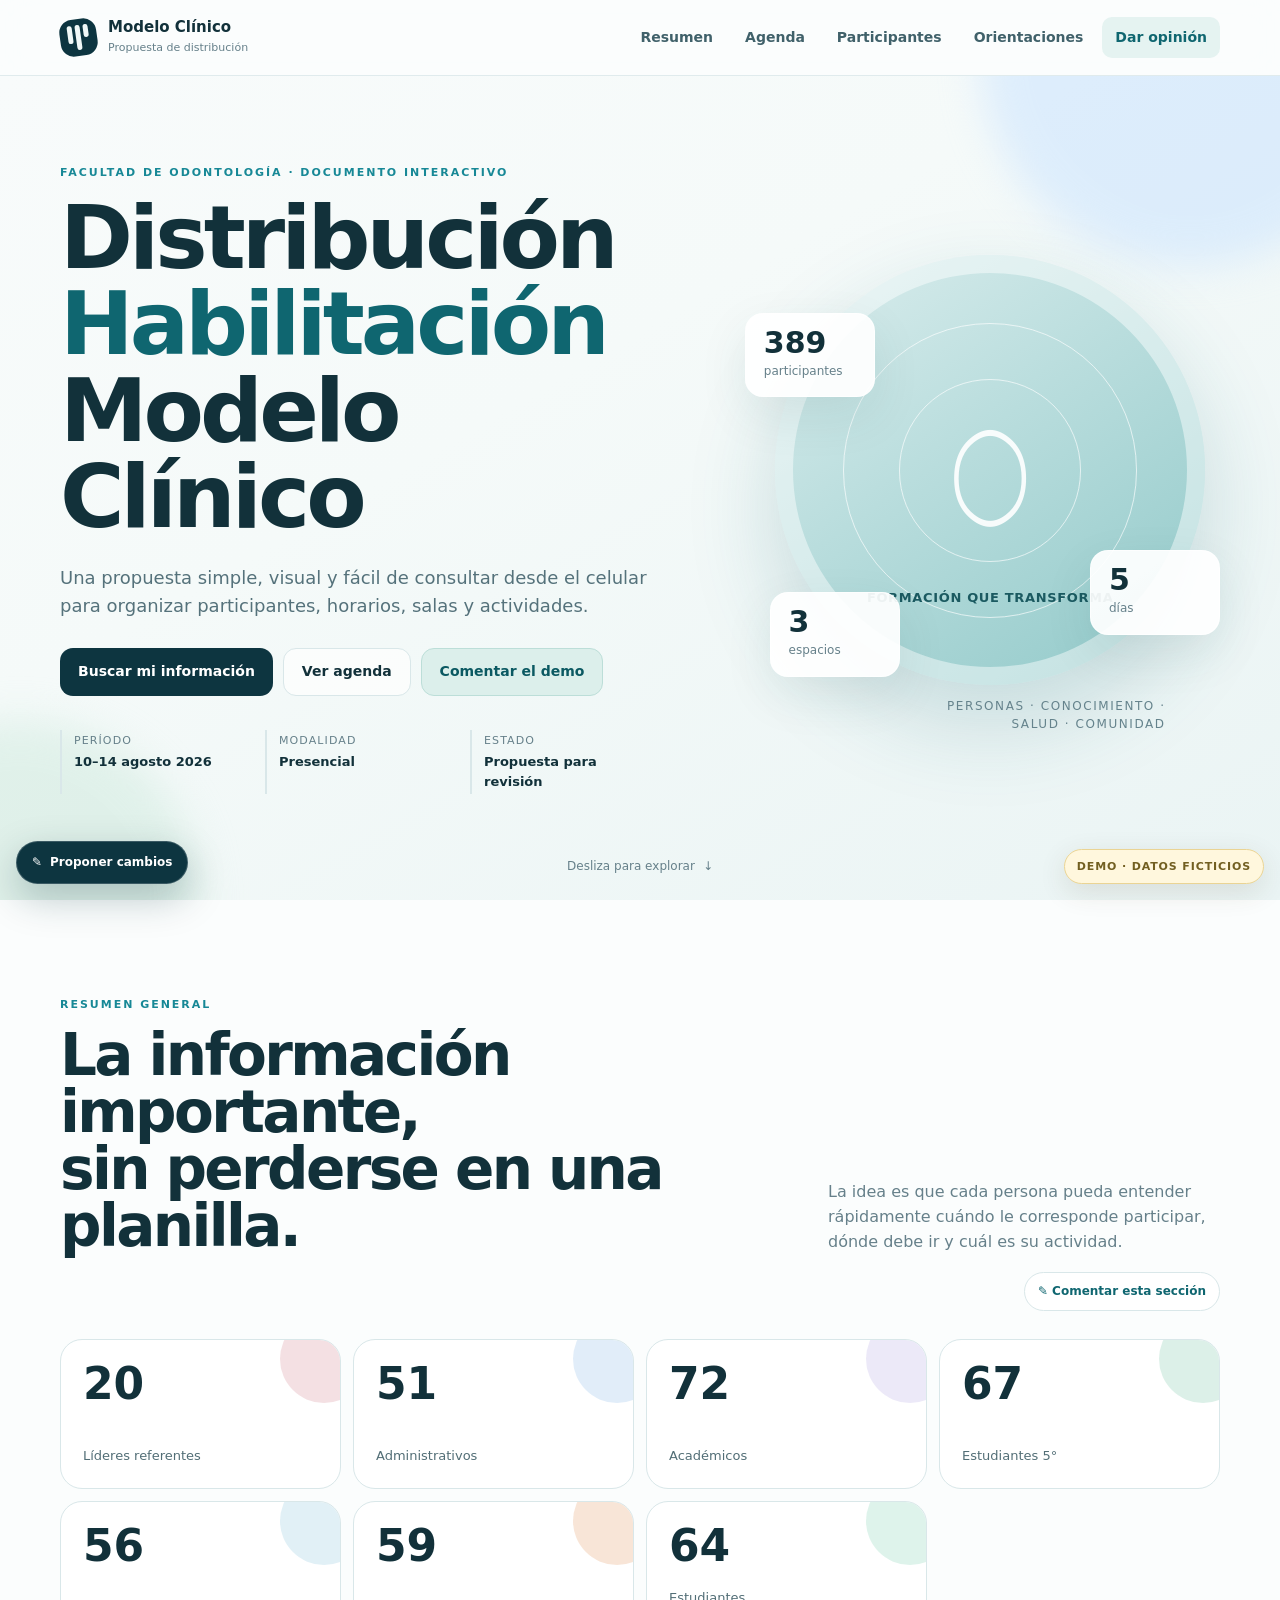
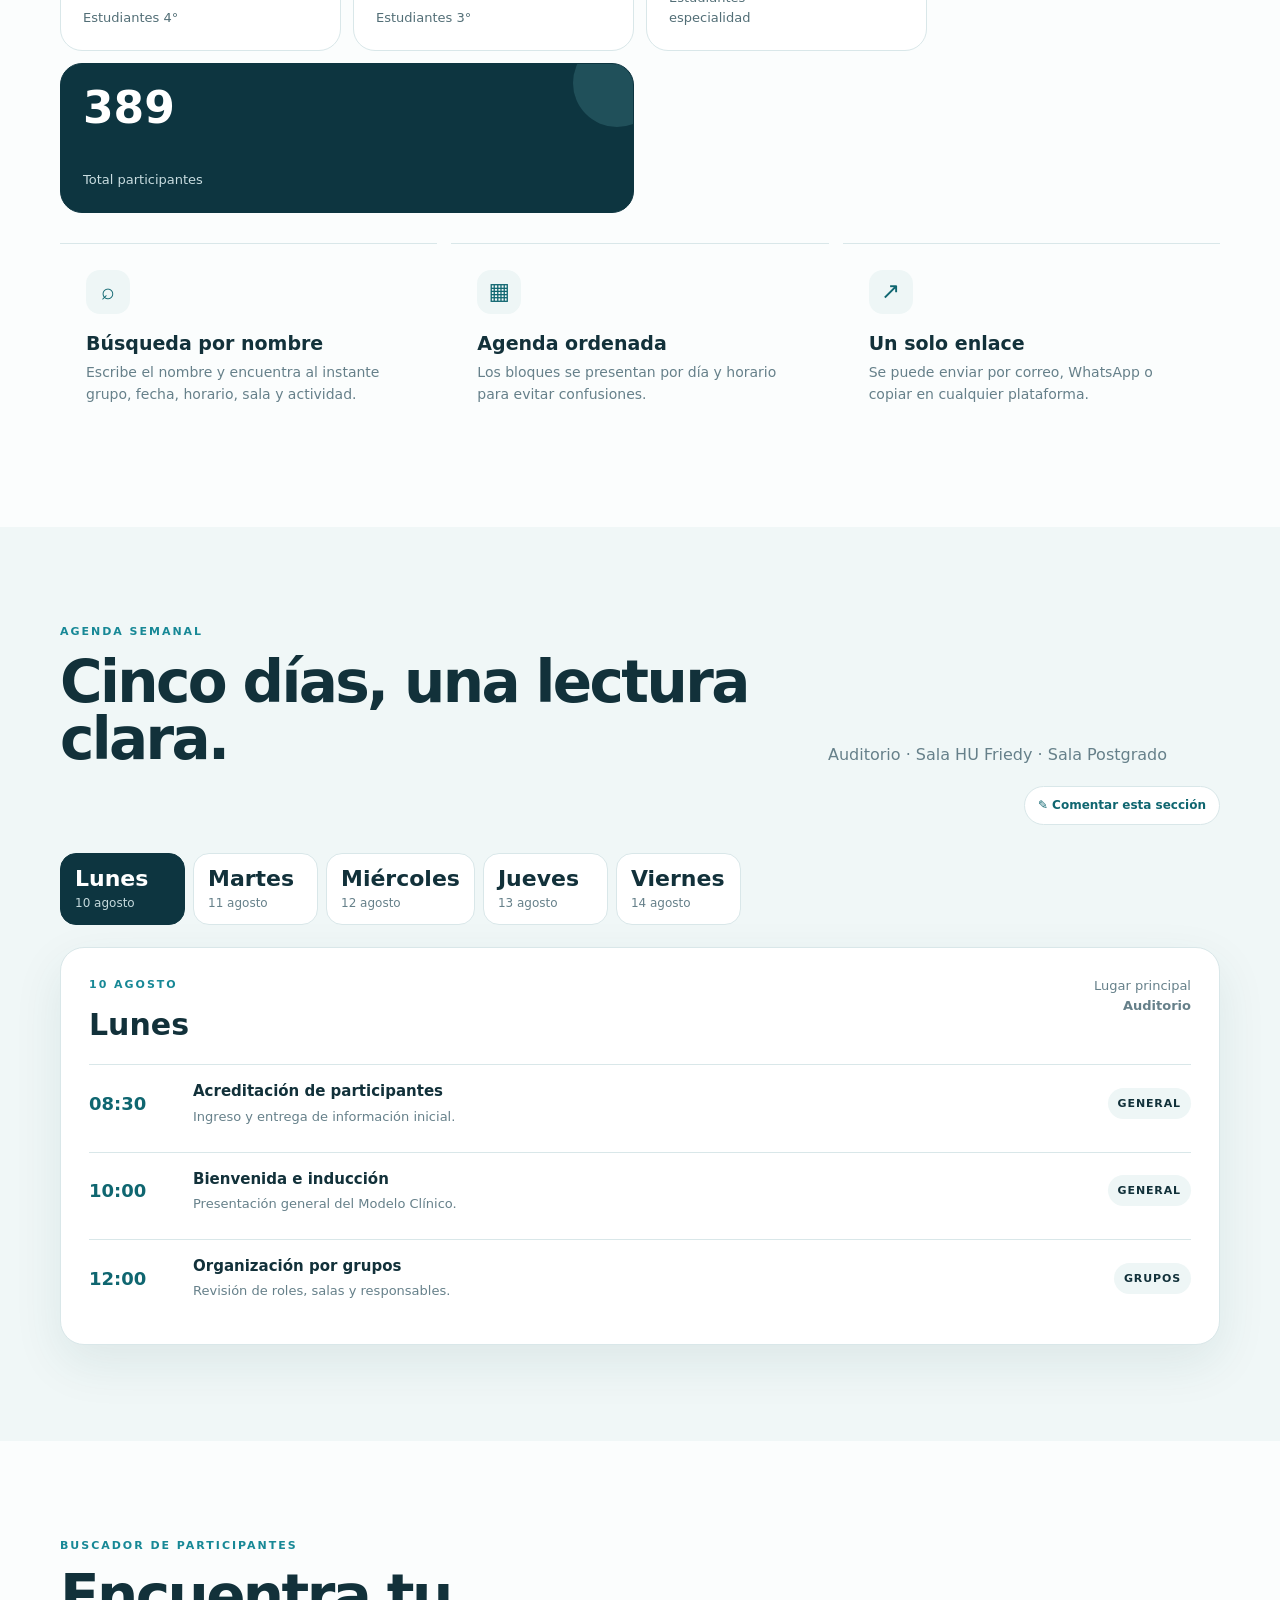
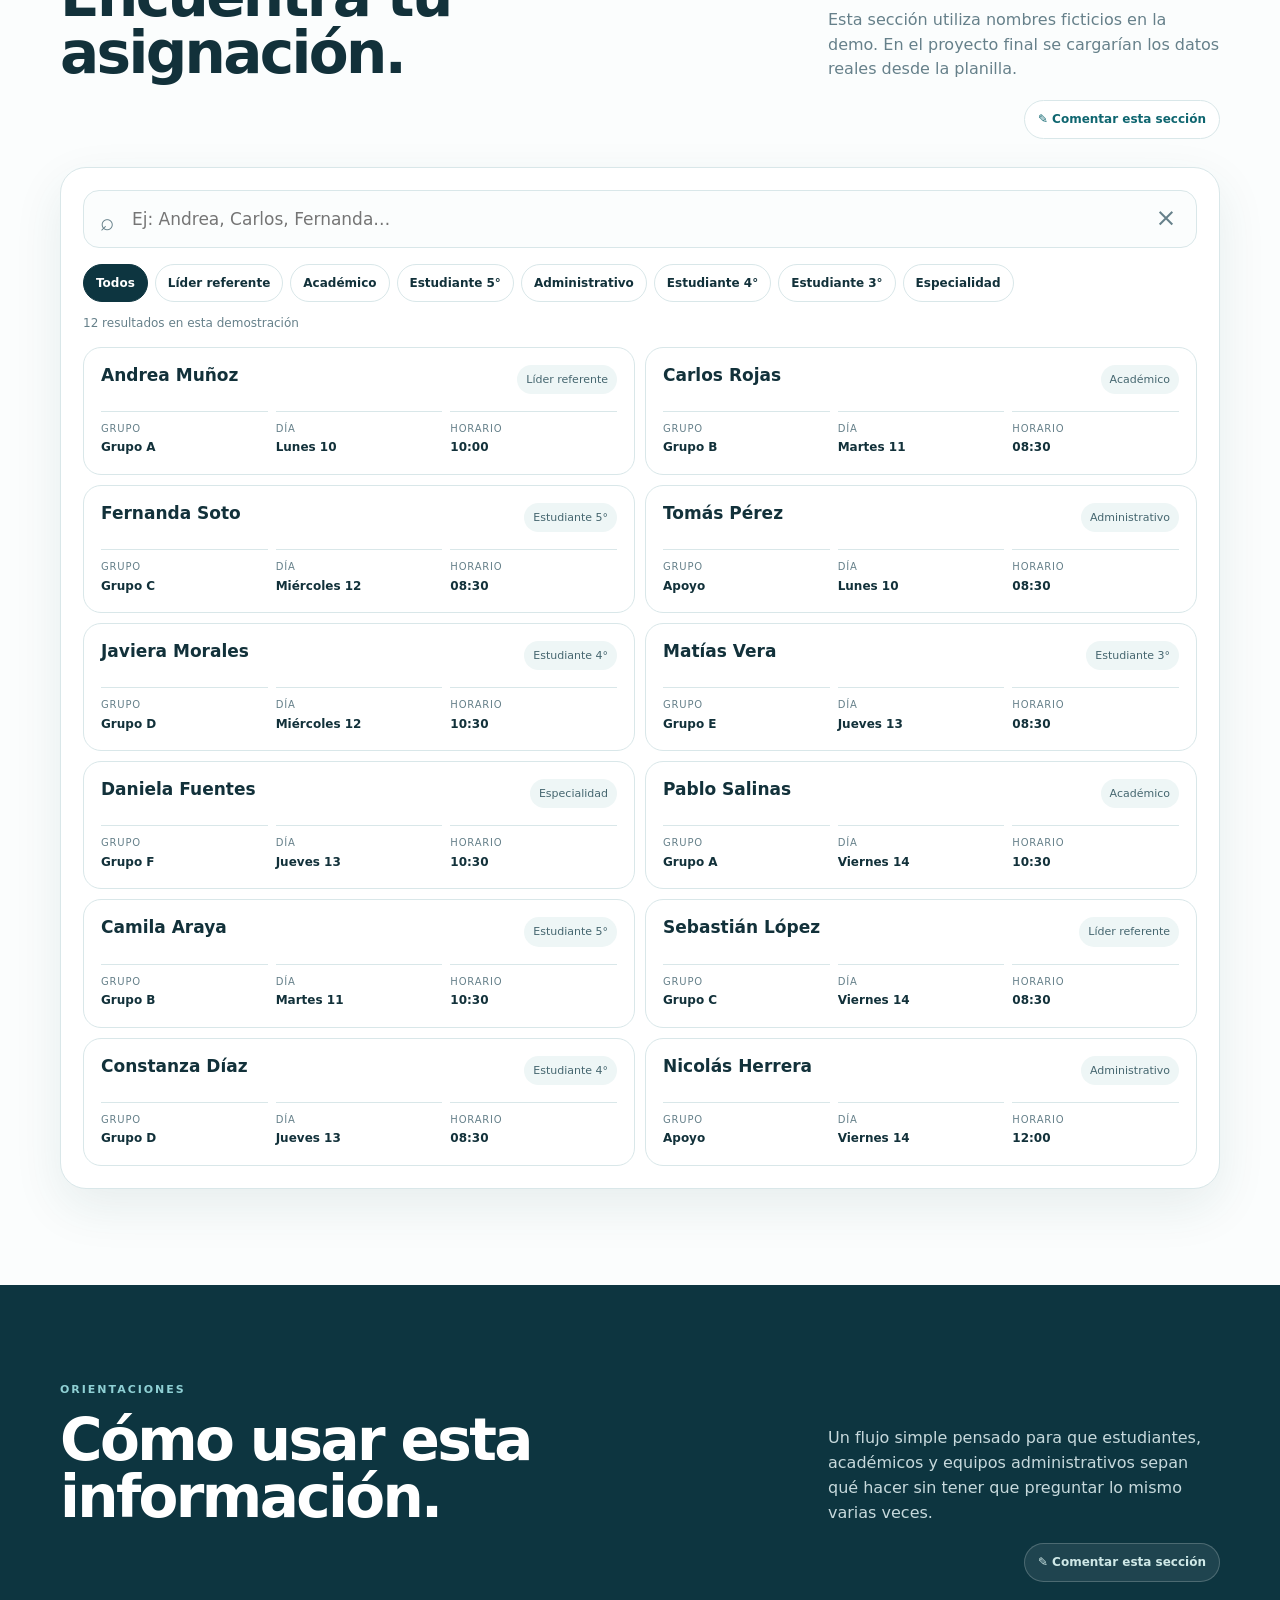
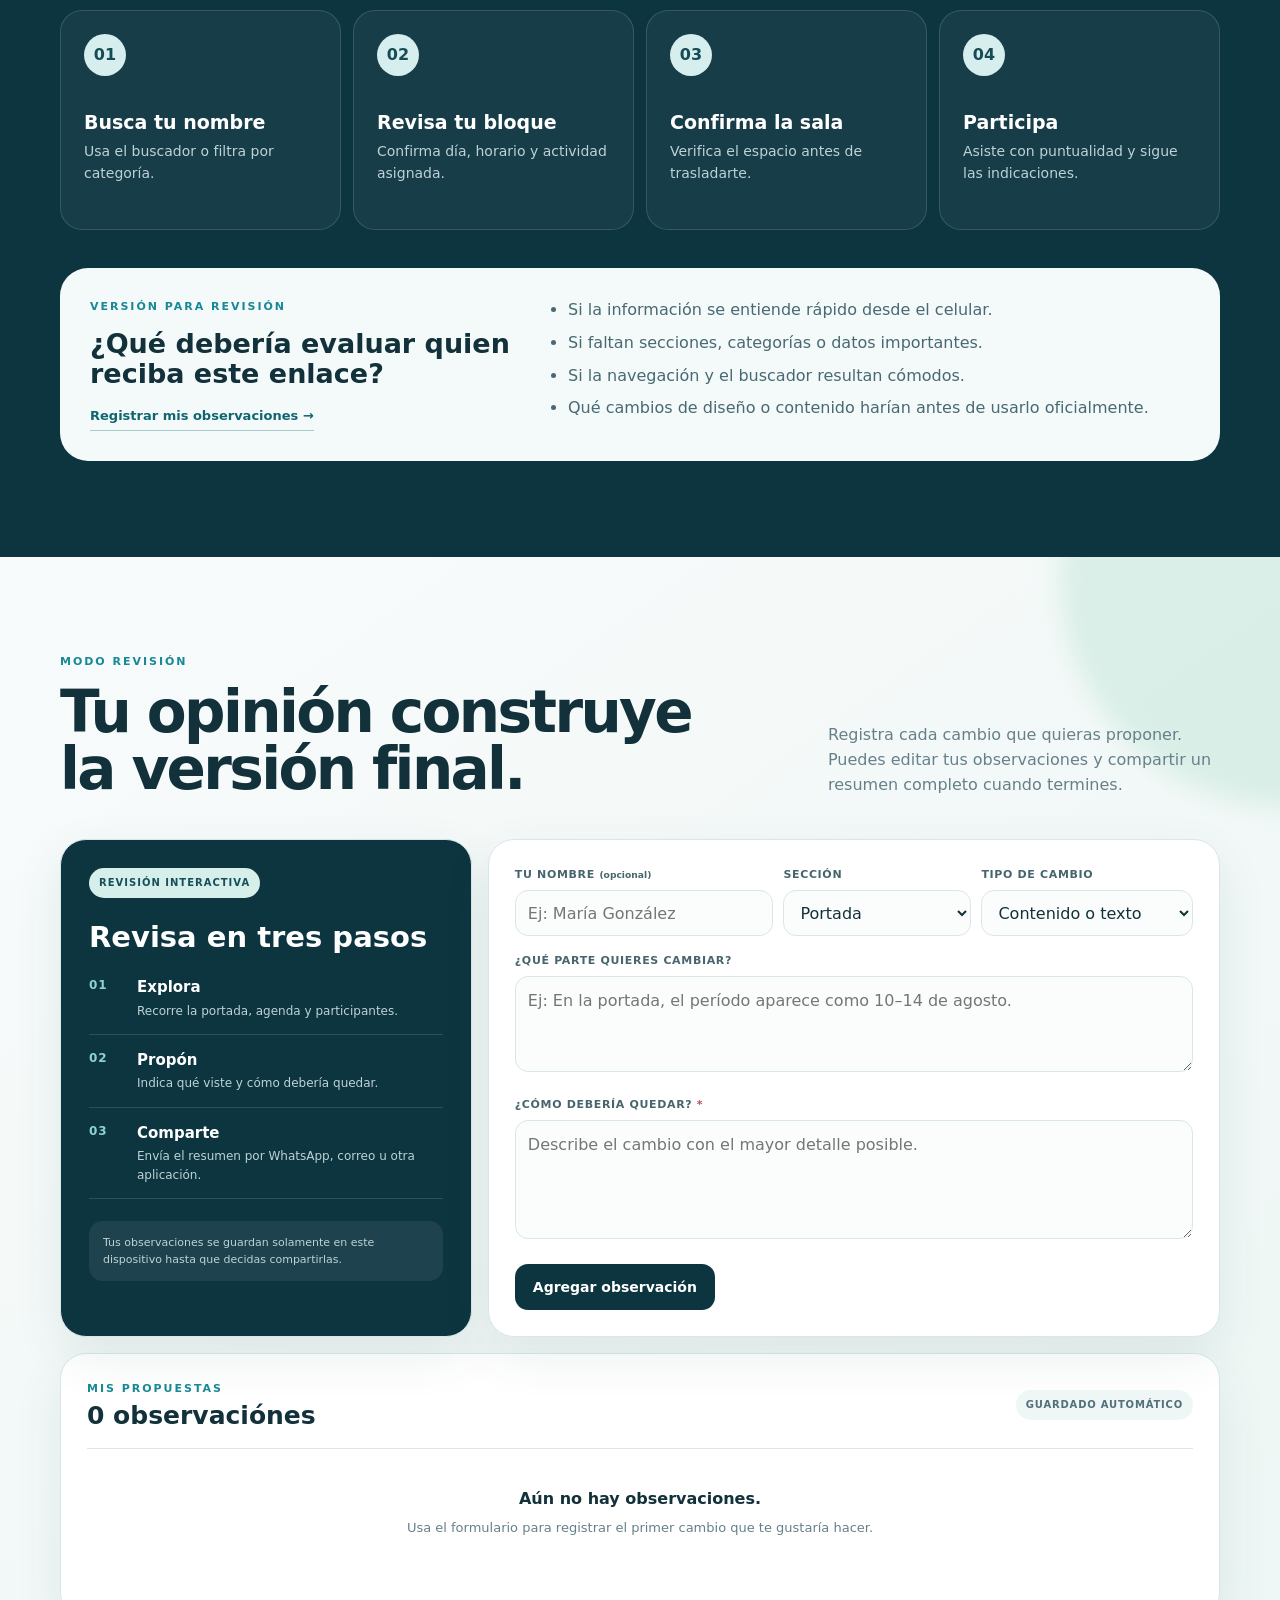
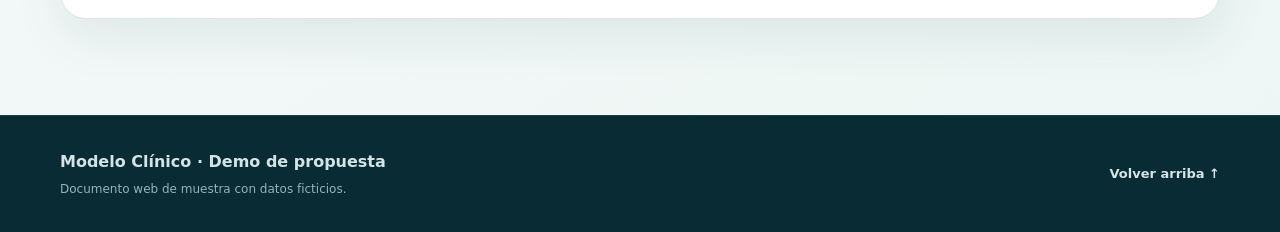
==== commit 74a36311: "Forzar carga de la versión más reciente" ====
--- a/index.html
+++ b/index.html
@@ -6,7 +6,7 @@
   <meta name="theme-color" content="#0f4c5c" />
   <meta name="description" content="Propuesta interactiva de distribución para Habilitación del Modelo Clínico." />
   <title>Habilitación Modelo Clínico · Demo</title>
-  <link rel="stylesheet" href="styles.css" />
+  <link rel="stylesheet" href="styles.css?v=3" />
 </head>
 <body>
   <div class="demo-ribbon">DEMO · DATOS FICTICIOS</div>
@@ -286,7 +286,7 @@
   </a>
   <div class="review-toast" id="reviewToast" role="status" aria-live="polite"></div>
 
-  <script src="data.js"></script>
-  <script src="app.js"></script>
+  <script src="data.js?v=1"></script>
+  <script src="app.js?v=2"></script>
 </body>
 </html>
--- a/styles.css
+++ b/styles.css
@@ -16,6 +16,7 @@
   --shadow:0 18px 50px rgba(25,73,83,.09);
 }
 *{box-sizing:border-box}
+[hidden]{display:none!important}
 html{scroll-behavior:smooth}
 body{margin:0;background:var(--paper);color:var(--ink);font-family:Inter,ui-sans-serif,system-ui,-apple-system,BlinkMacSystemFont,'Segoe UI',sans-serif;line-height:1.55}
 a{color:inherit;text-decoration:none}
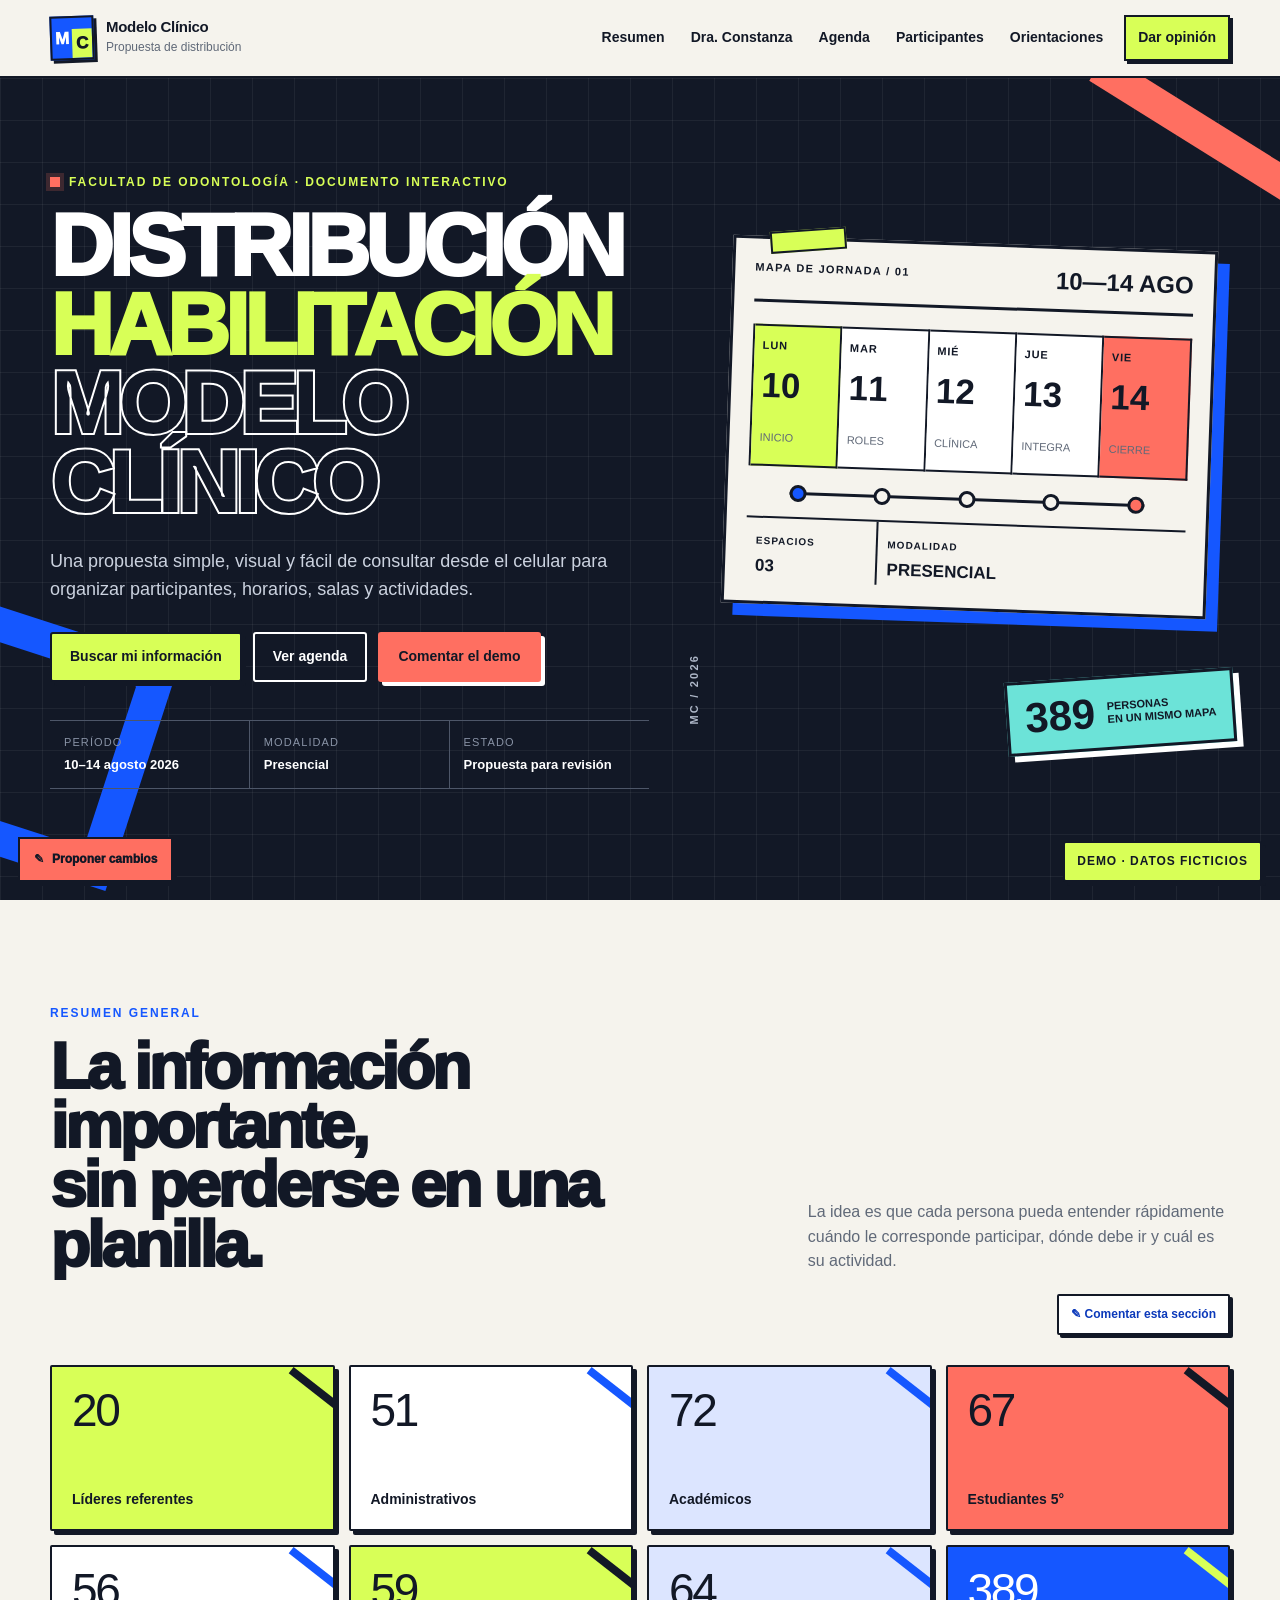
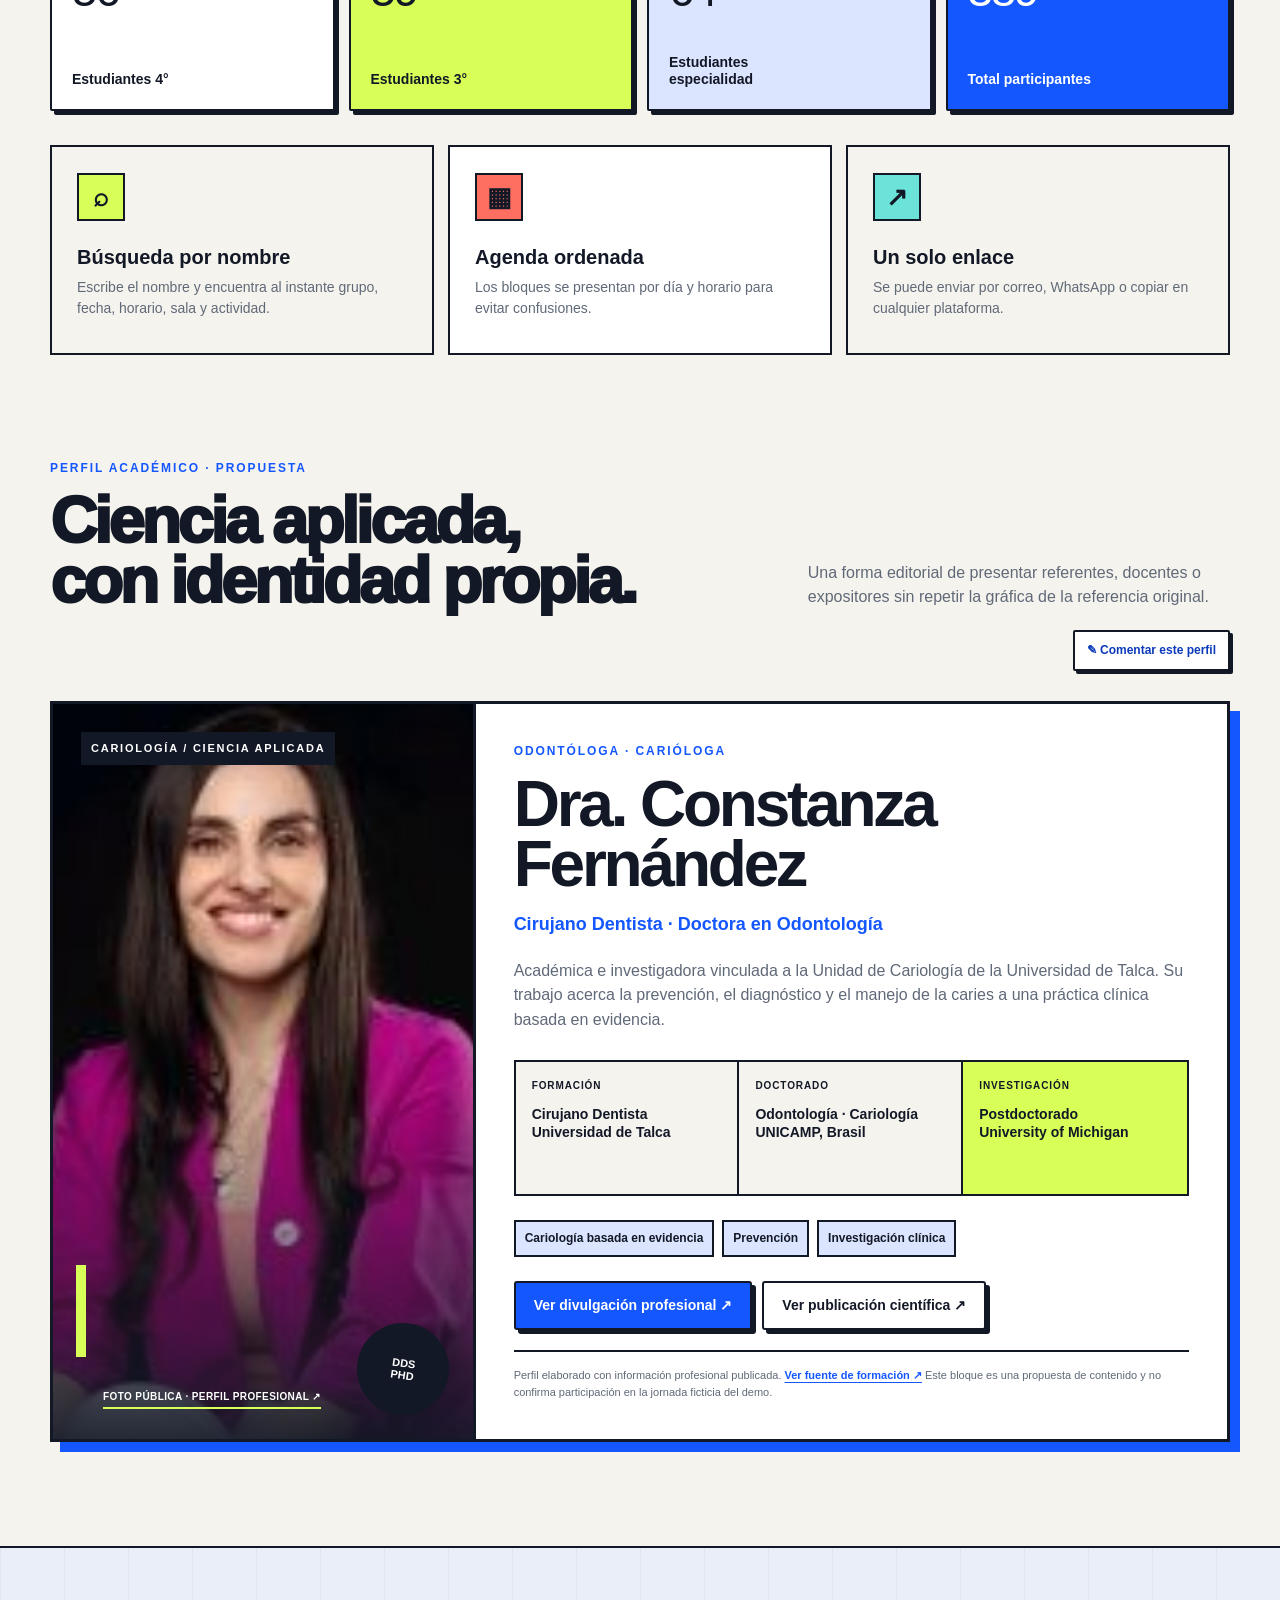
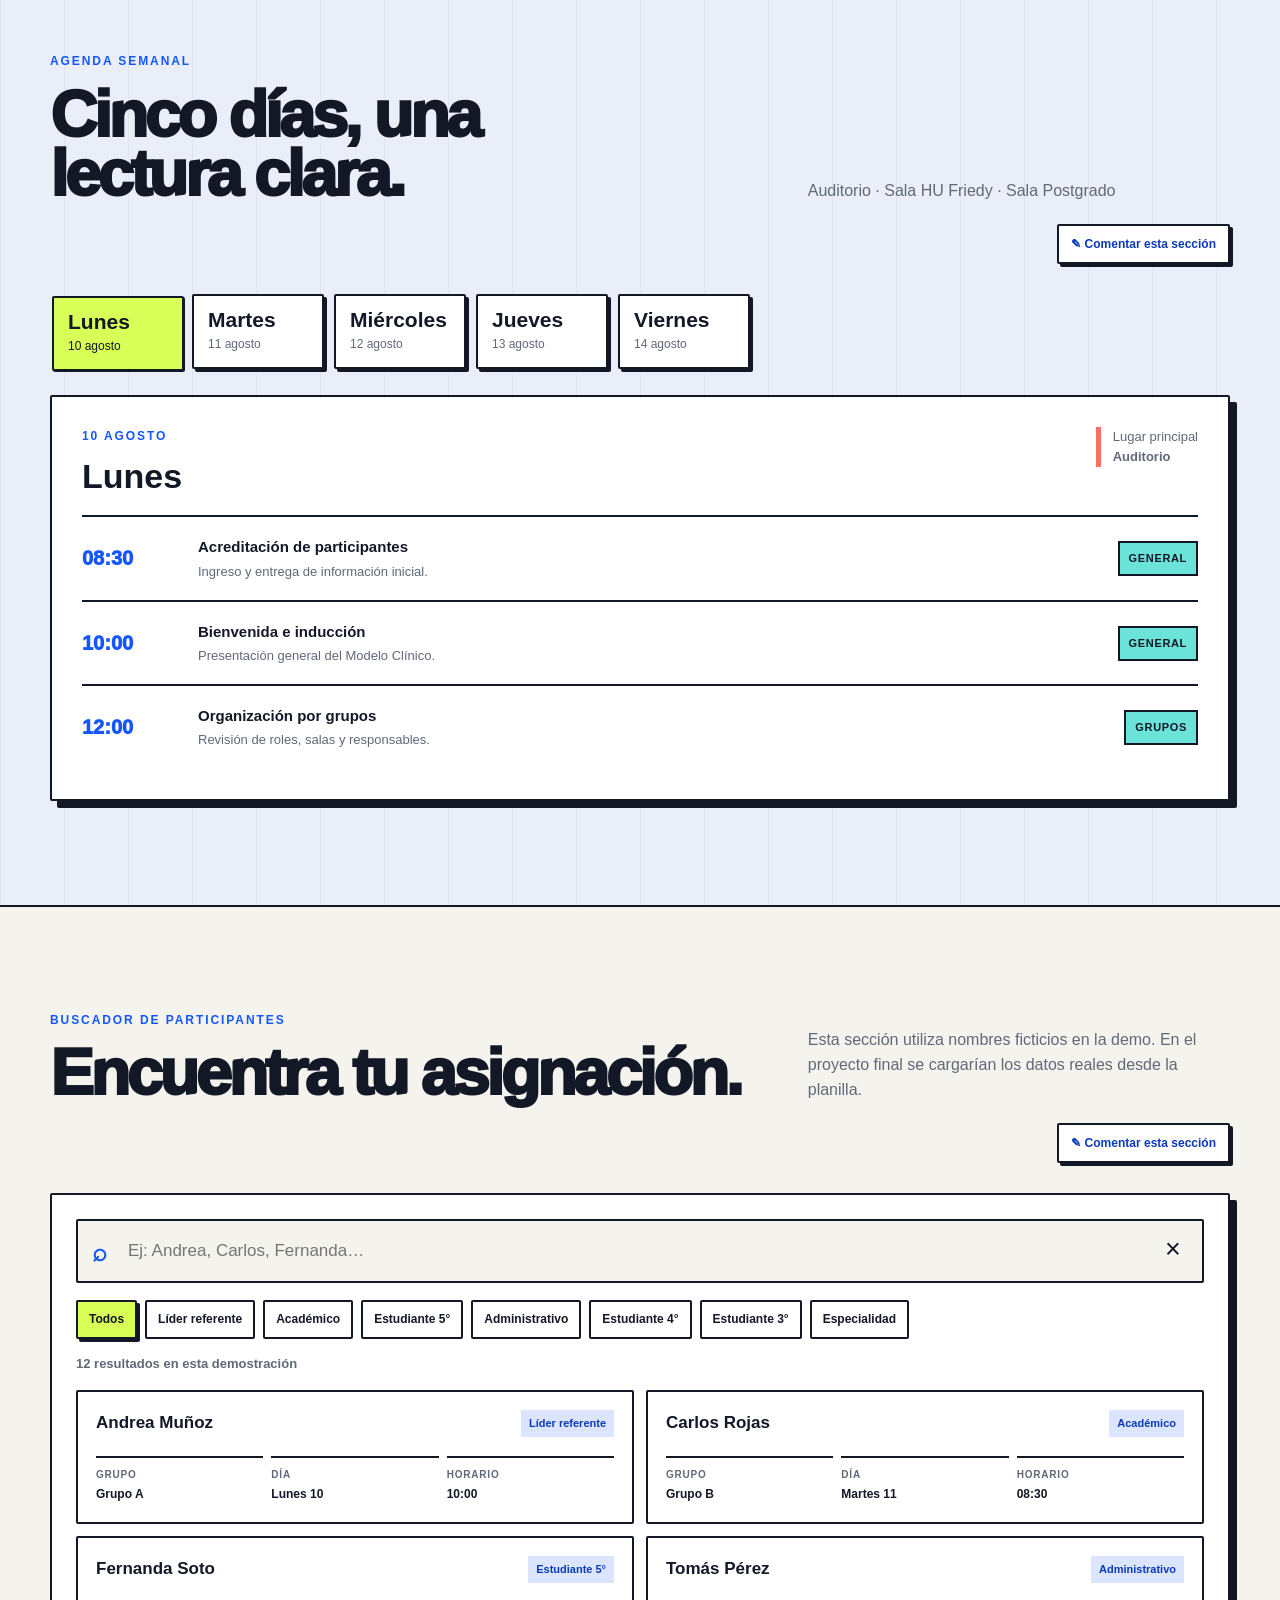
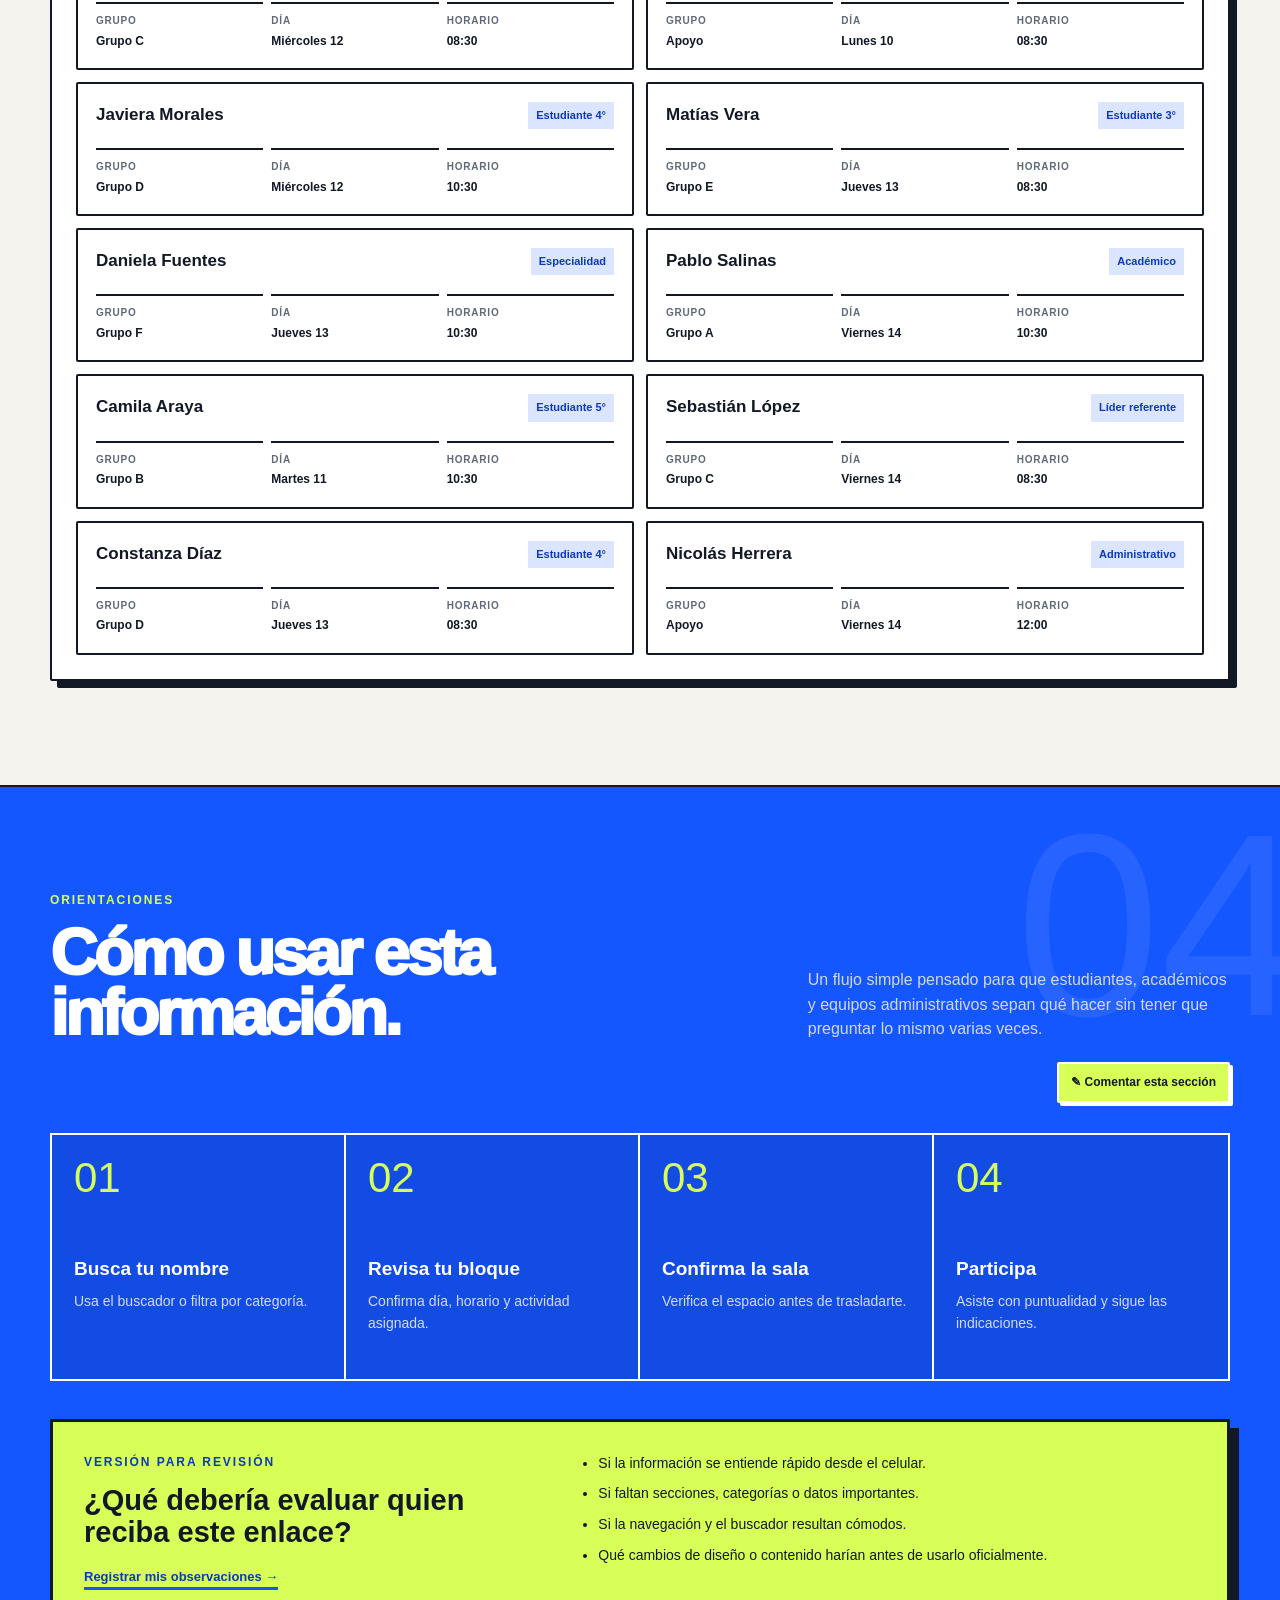
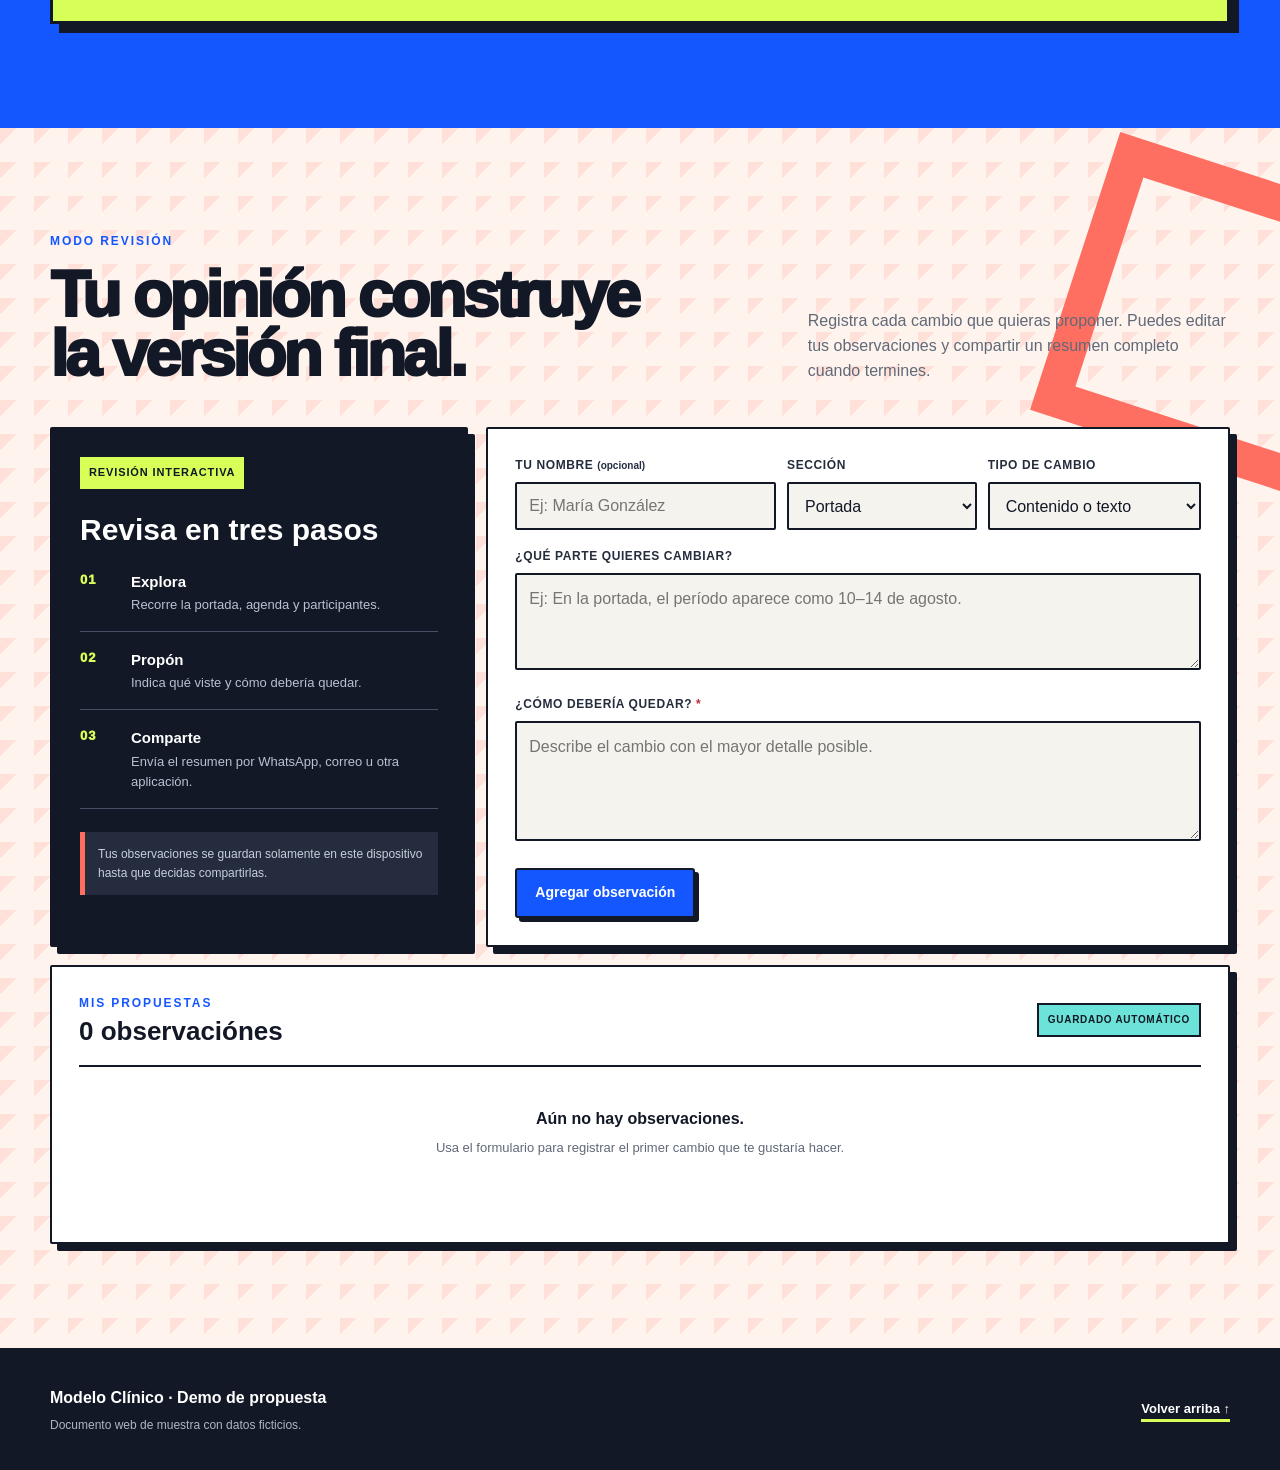
==== commit b6d4f22a: "Crear identidad visual y perfil de la Dra. Constanza Rediseño editorial completo, perfil profesional" ====
--- a/index.html
+++ b/index.html
@@ -3,18 +3,17 @@
 <head>
   <meta charset="utf-8" />
   <meta name="viewport" content="width=device-width, initial-scale=1, viewport-fit=cover" />
-  <meta name="theme-color" content="#0f4c5c" />
+  <meta name="theme-color" content="#121826" />
   <meta name="description" content="Propuesta interactiva de distribución para Habilitación del Modelo Clínico." />
   <title>Habilitación Modelo Clínico · Demo</title>
-  <link rel="stylesheet" href="styles.css?v=3" />
+  <link rel="icon" type="image/svg+xml" href="data:image/svg+xml,%3Csvg xmlns='http://www.w3.org/2000/svg' viewBox='0 0 64 64'%3E%3Crect width='64' height='64' rx='10' fill='%23121826'/%3E%3Cpath d='M13 16h15v9H22v23h-9zm23 0h15v32h-9V25h-6z' fill='%23d8ff57'/%3E%3Ccircle cx='32' cy='32' r='5' fill='%23ff6f61'/%3E%3C/svg%3E" />
+  <link rel="stylesheet" href="styles.css?v=5" />
 </head>
 <body>
   <div class="demo-ribbon">DEMO · DATOS FICTICIOS</div>
   <header class="topbar" id="topbar">
     <a class="brand" href="#inicio" aria-label="Ir al inicio">
-      <span class="brand-mark" aria-hidden="true">
-        <span></span><span></span><span></span>
-      </span>
+      <span class="brand-mark" aria-hidden="true"><b>M</b><i>C</i></span>
       <span>
         <strong>Modelo Clínico</strong>
         <small>Propuesta de distribución</small>
@@ -25,6 +24,7 @@
     </button>
     <nav class="main-nav" id="mainNav" aria-label="Navegación principal">
       <a href="#resumen">Resumen</a>
+      <a href="#perfil">Dra. Constanza</a>
       <a href="#agenda">Agenda</a>
       <a href="#participantes">Participantes</a>
       <a href="#orientaciones">Orientaciones</a>
@@ -38,8 +38,8 @@
       <div class="hero-glow hero-glow-b"></div>
       <div class="hero-content wrap">
         <div class="hero-copy reveal">
-          <p class="eyebrow">FACULTAD DE ODONTOLOGÍA · DOCUMENTO INTERACTIVO</p>
-          <h1>Distribución<br><span>Habilitación</span><br>Modelo Clínico</h1>
+          <p class="eyebrow"><span class="signal-dot"></span> FACULTAD DE ODONTOLOGÍA · DOCUMENTO INTERACTIVO</p>
+          <h1><span class="title-line">Distribución</span><span class="title-line accent">Habilitación</span><span class="title-line outline">Modelo Clínico</span></h1>
           <p class="hero-lead">Una propuesta simple, visual y fácil de consultar desde el celular para organizar participantes, horarios, salas y actividades.</p>
           <div class="hero-actions">
             <a class="btn btn-primary" href="#participantes">Buscar mi información</a>
@@ -54,14 +54,28 @@
         </div>
 
         <div class="hero-visual reveal" aria-hidden="true">
-          <div class="orb orb-main">
-            <div class="tooth-line">◯</div>
-            <div class="orb-label">Formación que transforma</div>
-          </div>
-          <div class="floating-card fc-one"><span>389</span><small>participantes</small></div>
-          <div class="floating-card fc-two"><span>5</span><small>días</small></div>
-          <div class="floating-card fc-three"><span>3</span><small>espacios</small></div>
-          <div class="visual-note">Personas · Conocimiento · Salud · Comunidad</div>
+          <div class="clinical-board">
+            <div class="board-top">
+              <span>MAPA DE JORNADA / 01</span>
+              <strong>10—14 AGO</strong>
+            </div>
+            <div class="board-days">
+              <div class="board-day active"><span>LUN</span><strong>10</strong><small>Inicio</small></div>
+              <div class="board-day"><span>MAR</span><strong>11</strong><small>Roles</small></div>
+              <div class="board-day"><span>MIÉ</span><strong>12</strong><small>Clínica</small></div>
+              <div class="board-day"><span>JUE</span><strong>13</strong><small>Integra</small></div>
+              <div class="board-day end"><span>VIE</span><strong>14</strong><small>Cierre</small></div>
+            </div>
+            <div class="board-route">
+              <span></span><span></span><span></span><span></span><span></span>
+            </div>
+            <div class="board-footer">
+              <div><span>ESPACIOS</span><strong>03</strong></div>
+              <div><span>MODALIDAD</span><strong>PRESENCIAL</strong></div>
+            </div>
+          </div>
+          <div class="board-stamp"><strong>389</strong><span>personas<br>en un mismo mapa</span></div>
+          <div class="board-code">MC / 2026</div>
         </div>
       </div>
       <div class="scroll-hint">Desliza para explorar <span>↓</span></div>
@@ -98,6 +112,59 @@
       </div>
     </section>
 
+    <section class="section wrap profile-section" id="perfil">
+      <div class="section-head reveal">
+        <div>
+          <p class="eyebrow">PERFIL ACADÉMICO · PROPUESTA</p>
+          <h2>Ciencia aplicada,<br>con identidad propia.</h2>
+        </div>
+        <p>Una forma editorial de presentar referentes, docentes o expositores sin repetir la gráfica de la referencia original.</p>
+      </div>
+      <button class="section-feedback" type="button" data-review-target="Perfil Dra. Constanza">✎ Comentar este perfil</button>
+
+      <article class="profile-card reveal">
+        <div class="profile-portrait has-photo">
+          <img class="profile-photo" src="constanza-fernandez.jpg" alt="Dra. Constanza E. Fernández, odontóloga carióloga" />
+          <span class="profile-kicker">Cariología / Ciencia aplicada</span>
+          <a class="profile-credit" href="https://cl.linkedin.com/in/constanza-e-fern%C3%A1ndez-a4a72b41" target="_blank" rel="noopener noreferrer">Foto pública · perfil profesional ↗</a>
+          <span class="profile-seal">DDS<br>PhD</span>
+        </div>
+        <div class="profile-content">
+          <p class="eyebrow">ODONTÓLOGA · CARIÓLOGA</p>
+          <h2>Dra. Constanza<br>Fernández</h2>
+          <p class="profile-role">Cirujano Dentista · Doctora en Odontología</p>
+          <p class="profile-intro">Académica e investigadora vinculada a la Unidad de Cariología de la Universidad de Talca. Su trabajo acerca la prevención, el diagnóstico y el manejo de la caries a una práctica clínica basada en evidencia.</p>
+
+          <div class="profile-credentials" aria-label="Formación profesional">
+            <div class="profile-credential">
+              <span>Formación</span>
+              <strong>Cirujano Dentista<br>Universidad de Talca</strong>
+            </div>
+            <div class="profile-credential">
+              <span>Doctorado</span>
+              <strong>Odontología · Cariología<br>UNICAMP, Brasil</strong>
+            </div>
+            <div class="profile-credential">
+              <span>Investigación</span>
+              <strong>Postdoctorado<br>University of Michigan</strong>
+            </div>
+          </div>
+
+          <div class="profile-focus" aria-label="Áreas de interés">
+            <span>Cariología basada en evidencia</span>
+            <span>Prevención</span>
+            <span>Investigación clínica</span>
+          </div>
+
+          <div class="profile-links">
+            <a class="btn btn-primary" href="https://www.instagram.com/constanza_fernandez_cariologia/" target="_blank" rel="noopener noreferrer">Ver divulgación profesional ↗</a>
+            <a class="btn btn-ghost" href="https://pubmed.ncbi.nlm.nih.gov/22320182/" target="_blank" rel="noopener noreferrer">Ver publicación científica ↗</a>
+          </div>
+          <p class="profile-note">Perfil elaborado con información profesional publicada. <a href="https://www.youtube.com/watch?v=s2P8XJp3nUA" target="_blank" rel="noopener noreferrer">Ver fuente de formación ↗</a> Este bloque es una propuesta de contenido y no confirma participación en la jornada ficticia del demo.</p>
+        </div>
+      </article>
+    </section>
+
     <section class="section section-soft" id="agenda">
       <div class="wrap">
         <div class="section-head reveal">
@@ -204,6 +271,7 @@
                   <select id="reviewSection" required>
                     <option value="Portada">Portada</option>
                     <option value="Resumen">Resumen</option>
+                    <option value="Perfil Dra. Constanza">Perfil Dra. Constanza</option>
                     <option value="Agenda">Agenda</option>
                     <option value="Participantes">Participantes</option>
                     <option value="Orientaciones">Orientaciones</option>
@@ -287,6 +355,6 @@
   <div class="review-toast" id="reviewToast" role="status" aria-live="polite"></div>
 
   <script src="data.js?v=1"></script>
-  <script src="app.js?v=2"></script>
+  <script src="app.js?v=3"></script>
 </body>
 </html>
--- a/styles.css
+++ b/styles.css
@@ -1,69 +1,649 @@
 :root{
-  --ink:#12313a;
-  --ink-2:#214b56;
-  --muted:#66808a;
-  --paper:#fbfdfd;
-  --soft:#eef6f6;
-  --line:#d9e7e9;
-  --teal:#0f6670;
-  --teal-2:#178896;
-  --mint:#bfe4d6;
-  --blue:#c8dff4;
-  --lav:#ddd8f2;
-  --peach:#f2d0b6;
-  --rose:#ebc6cd;
-  --dark:#0d3540;
-  --shadow:0 18px 50px rgba(25,73,83,.09);
-}
+  --ink:#121826;
+  --ink-2:#252d3d;
+  --paper:#f5f3ed;
+  --white:#ffffff;
+  --blue:#1557ff;
+  --blue-dark:#0b39ba;
+  --acid:#d8ff57;
+  --coral:#ff6f61;
+  --cyan:#6ce3d8;
+  --muted:#606978;
+  --line:#121826;
+  --soft:#e8edf7;
+  --shadow:7px 7px 0 var(--ink);
+  --shadow-small:4px 4px 0 var(--ink);
+}
+
 *{box-sizing:border-box}
 [hidden]{display:none!important}
-html{scroll-behavior:smooth}
-body{margin:0;background:var(--paper);color:var(--ink);font-family:Inter,ui-sans-serif,system-ui,-apple-system,BlinkMacSystemFont,'Segoe UI',sans-serif;line-height:1.55}
+html{scroll-behavior:smooth;scroll-padding-top:86px}
+body{
+  margin:0;
+  background:var(--paper);
+  color:var(--ink);
+  font-family:"Aptos","Segoe UI Variable","Segoe UI",Arial,sans-serif;
+  font-size:16px;
+  line-height:1.55;
+  overflow-x:hidden;
+}
 a{color:inherit;text-decoration:none}
 button,input,select,textarea{font:inherit}
 button{color:inherit}
-.wrap{width:min(1160px,calc(100% - 32px));margin-inline:auto}
-.demo-ribbon{position:fixed;z-index:70;right:16px;bottom:16px;background:#fff7dd;border:1px solid #ead494;color:#725f21;padding:8px 12px;border-radius:999px;font-size:11px;font-weight:800;letter-spacing:.08em;box-shadow:0 8px 28px rgba(71,61,24,.12)}
-.topbar{position:sticky;top:0;z-index:50;height:76px;padding:0 max(16px,calc((100vw - 1160px)/2));display:flex;align-items:center;justify-content:space-between;background:rgba(251,253,253,.82);backdrop-filter:blur(18px);border-bottom:1px solid rgba(217,231,233,.78)}
-.brand{display:flex;align-items:center;gap:11px;min-width:0}
-.brand strong{display:block;font-family:Inter,ui-sans-serif,system-ui,sans-serif;font-size:15px;line-height:1.15}
-.brand small{display:block;margin-top:3px;font-size:11px;color:var(--muted)}
-.brand-mark{width:37px;height:37px;border-radius:13px;background:var(--dark);display:grid;place-content:center;grid-template-columns:repeat(3,5px);gap:3px;transform:rotate(-8deg)}
-.brand-mark span{width:5px;height:18px;background:#f0f8f7;border-radius:8px}.brand-mark span:nth-child(2){height:25px}.brand-mark span:nth-child(3){height:13px}
-.main-nav{display:flex;gap:6px;align-items:center}.main-nav a{padding:10px 13px;border-radius:10px;color:#40616a;font-size:14px;font-weight:600}.main-nav a:hover{background:var(--soft);color:var(--teal)}
-.main-nav .nav-review{background:#e5f3f1;color:var(--teal);font-weight:800}
-.menu-btn{display:none;background:transparent;border:0;width:46px;height:46px;border-radius:12px;place-items:center;padding:11px}.menu-btn span{display:block;width:22px;height:2px;background:var(--ink);margin:4px 0;border-radius:4px}
-.hero{position:relative;min-height:calc(100svh - 76px);overflow:hidden;background:linear-gradient(150deg,#f8fbfb 0%,#f5faf9 40%,#eaf4f4 100%);display:grid;align-items:center;padding:72px 0 90px}
-.hero-content{display:grid;grid-template-columns:1.1fr .9fr;gap:60px;align-items:center;position:relative;z-index:2}
-.eyebrow{font-size:11px;letter-spacing:.18em;font-weight:800;color:var(--teal-2);margin:0 0 14px;text-transform:uppercase}
-.hero h1,.section-head h2{font-family:Inter,ui-sans-serif,system-ui,sans-serif;letter-spacing:-.045em;margin:0;line-height:.98}.hero h1{font-size:clamp(48px,7vw,88px);max-width:750px}.hero h1 span{color:var(--teal)}
-.hero-lead{max-width:680px;font-size:18px;color:#55727b;margin:24px 0 28px}
-.hero-actions{display:flex;gap:10px;flex-wrap:wrap}.btn{display:inline-flex;align-items:center;justify-content:center;min-height:46px;padding:12px 18px;border-radius:13px;border:0;font-weight:800;font-size:14px;cursor:pointer}.btn-primary{background:var(--dark);color:white}.btn-primary:hover{background:#164e5b}.btn-ghost{border:1px solid var(--line);background:rgba(255,255,255,.68)}.btn-review{background:#dcefeb;border:1px solid #bcded8;color:#0b5962}.btn-review:hover{background:#cde8e2}
-.hero-meta{display:grid;grid-template-columns:repeat(3,minmax(0,1fr));gap:10px;margin-top:34px;max-width:720px}.hero-meta div{border-left:2px solid var(--line);padding:2px 12px}.hero-meta span,.hero-meta strong{display:block}.hero-meta span{font-size:11px;color:var(--muted);text-transform:uppercase;letter-spacing:.1em}.hero-meta strong{font-size:13px;margin-top:3px}
-.hero-visual{min-height:520px;position:relative}.orb{position:absolute;border-radius:50%;display:grid;place-items:center}.orb-main{width:min(430px,37vw);aspect-ratio:1;right:3%;top:7%;background:linear-gradient(145deg,#dceeee,#b9dddd 44%,#8fc8c8);box-shadow:inset 0 0 0 18px rgba(255,255,255,.45),0 38px 90px rgba(31,111,119,.20)}
-.orb-main:before,.orb-main:after{content:"";position:absolute;border-radius:50%;border:1px solid rgba(255,255,255,.65)}.orb-main:before{width:68%;height:68%}.orb-main:after{width:42%;height:42%}
-.tooth-line{font-size:95px;color:rgba(255,255,255,.9);transform:scaleX(.75)}.orb-label{position:absolute;bottom:18%;font-weight:800;font-size:13px;color:#1b5a61;letter-spacing:.05em;text-transform:uppercase}
-.floating-card{position:absolute;background:rgba(255,255,255,.92);border:1px solid rgba(255,255,255,.7);box-shadow:var(--shadow);padding:14px 18px;border-radius:18px;min-width:130px}.floating-card span{font:800 30px/1 Inter,ui-sans-serif,system-ui,sans-serif;display:block}.floating-card small{color:var(--muted);font-size:12px}.fc-one{left:4%;top:18%}.fc-two{right:0;bottom:20%}.fc-three{left:9%;bottom:12%}.visual-note{position:absolute;right:11%;bottom:1%;max-width:250px;font-size:12px;letter-spacing:.13em;text-transform:uppercase;color:#65838c;text-align:right}
-.hero-glow{position:absolute;border-radius:50%;filter:blur(20px);opacity:.5}.hero-glow-a{width:420px;height:420px;background:#c6e1ff;top:-230px;right:-120px}.hero-glow-b{width:360px;height:360px;background:#cde9dc;bottom:-180px;left:-160px}.scroll-hint{position:absolute;bottom:24px;left:50%;transform:translateX(-50%);font-size:12px;color:var(--muted);display:flex;gap:8px;align-items:center}.scroll-hint span{animation:bob 1.8s ease-in-out infinite}@keyframes bob{50%{transform:translateY(5px)}}
-.section{padding:96px 0}.section-soft{background:#f0f7f7}.section-dark{background:var(--dark);color:white}.section-head{display:grid;grid-template-columns:1.3fr .7fr;gap:40px;align-items:end;margin-bottom:42px}.section-head h2{font-size:clamp(36px,5vw,58px)}.section-head>p{margin:0;color:var(--muted);font-size:16px}.section-head.light>p{color:#c7d9dc}.section-head.light .eyebrow{color:#8fd0d4}
-.section-feedback{margin:-24px 0 28px auto;display:flex;align-items:center;gap:7px;border:1px solid var(--line);background:white;color:var(--teal);border-radius:999px;padding:9px 13px;font-size:12px;font-weight:800;cursor:pointer}.section-feedback:hover{border-color:#9bc5c7;background:#f5fbfa}.section-feedback-light{background:rgba(255,255,255,.08);border-color:rgba(255,255,255,.2);color:#cfe8e7}.section-feedback-light:hover{background:rgba(255,255,255,.14);border-color:rgba(255,255,255,.34)}
-.stats-grid{display:grid;grid-template-columns:repeat(4,minmax(0,1fr));gap:12px;margin-bottom:30px}.stat-card{position:relative;overflow:hidden;min-height:150px;border:1px solid var(--line);border-radius:22px;padding:22px;background:white;display:flex;flex-direction:column;justify-content:space-between}.stat-card:after{content:"";position:absolute;width:88px;height:88px;border-radius:50%;right:-28px;top:-25px;background:var(--accent);opacity:.55}.stat-card .n{font:800 44px/1 Inter,ui-sans-serif,system-ui,sans-serif}.stat-card .label{font-size:13px;color:#526e76;max-width:130px}.stat-card.total{grid-column:span 2;background:var(--dark);color:white;border-color:var(--dark)}.stat-card.total .label{color:#c9dde0}.stat-card.total:after{background:#70bec1;opacity:.2}
-.feature-grid{display:grid;grid-template-columns:repeat(3,1fr);gap:14px;margin-top:14px}.feature-card{padding:26px;border-top:1px solid var(--line);min-height:180px}.feature-icon{width:44px;height:44px;border-radius:14px;background:var(--soft);display:grid;place-items:center;font-size:23px;color:var(--teal);margin-bottom:18px}.feature-card h3{font:800 19px Inter,ui-sans-serif,system-ui,sans-serif;margin:0 0 8px}.feature-card p{margin:0;color:var(--muted);font-size:14px}
-.agenda-tabs{display:flex;gap:8px;overflow:auto;padding-bottom:8px;scrollbar-width:none}.agenda-tabs::-webkit-scrollbar{display:none}.agenda-tab{flex:0 0 auto;min-width:125px;border:1px solid var(--line);background:white;border-radius:16px;padding:12px 14px;text-align:left;cursor:pointer}.agenda-tab strong,.agenda-tab span{display:block}.agenda-tab strong{font:800 22px Inter,ui-sans-serif,system-ui,sans-serif}.agenda-tab span{font-size:12px;color:var(--muted);margin-top:3px}.agenda-tab.active{background:var(--dark);color:white;border-color:var(--dark)}.agenda-tab.active span{color:#c5d9dc}
-.agenda-panel{margin-top:14px;background:white;border:1px solid var(--line);border-radius:24px;padding:28px;box-shadow:var(--shadow)}.agenda-panel-top{display:flex;align-items:start;justify-content:space-between;gap:20px;margin-bottom:22px}.agenda-panel h3{font:800 30px Inter,ui-sans-serif,system-ui,sans-serif;margin:0}.agenda-place{font-size:13px;color:var(--muted);text-align:right}.agenda-list{display:grid;gap:10px}.agenda-item{display:grid;grid-template-columns:90px 1fr auto;gap:14px;align-items:center;padding:15px 0;border-top:1px solid var(--line)}.agenda-item time{font:800 18px Inter,ui-sans-serif,system-ui,sans-serif;color:var(--teal)}.agenda-item strong{display:block;font-size:15px}.agenda-item p{margin:3px 0 0;color:var(--muted);font-size:13px}.agenda-badge{font-size:11px;font-weight:800;text-transform:uppercase;letter-spacing:.08em;background:var(--soft);border-radius:999px;padding:7px 10px;white-space:nowrap}
-.finder-card{border:1px solid var(--line);border-radius:26px;padding:22px;background:#fff;box-shadow:var(--shadow)}.finder-input-wrap{position:relative}.finder-input-wrap input{width:100%;height:58px;border:1px solid var(--line);border-radius:16px;background:#fbfdfd;padding:0 50px 0 48px;font-size:17px;color:var(--ink);outline:none}.finder-input-wrap input:focus{border-color:#8ebdc2;box-shadow:0 0 0 4px rgba(42,131,140,.08)}.search-icon{position:absolute;left:17px;top:14px;font-size:24px;color:var(--muted)}.clear-search{position:absolute;right:10px;top:8px;width:42px;height:42px;border:0;background:transparent;font-size:25px;color:var(--muted);cursor:pointer}.filter-row{display:flex;gap:7px;flex-wrap:wrap;margin:16px 0 5px}.filter-chip{border:1px solid var(--line);background:#fff;border-radius:999px;padding:9px 12px;font-size:12px;font-weight:700;cursor:pointer}.filter-chip.active{background:var(--dark);border-color:var(--dark);color:white}.finder-count{font-size:12px;color:var(--muted);margin:12px 0 0}.people-grid{display:grid;grid-template-columns:repeat(2,minmax(0,1fr));gap:10px;margin-top:14px}.person-card{border:1px solid var(--line);border-radius:18px;padding:17px;background:#fff;cursor:pointer;text-align:left;transition:.2s ease}.person-card:hover{border-color:#a8c9cd;transform:translateY(-2px)}.person-top{display:flex;justify-content:space-between;gap:12px}.person-card h3{font:800 17px Inter,ui-sans-serif,system-ui,sans-serif;margin:0}.person-card .cat{font-size:11px;padding:6px 9px;border-radius:999px;background:var(--soft);color:#45666f;white-space:nowrap}.person-meta{display:grid;grid-template-columns:repeat(3,1fr);gap:8px;margin-top:17px}.person-meta div{border-top:1px solid var(--line);padding-top:9px}.person-meta span,.person-meta strong{display:block}.person-meta span{font-size:10px;text-transform:uppercase;letter-spacing:.08em;color:var(--muted)}.person-meta strong{font-size:12px;margin-top:2px}.empty-state{grid-column:1/-1;border:1px dashed var(--line);border-radius:18px;padding:30px;text-align:center;color:var(--muted)}
-.steps-grid{display:grid;grid-template-columns:repeat(4,1fr);gap:12px}.step-card{min-height:220px;border:1px solid rgba(255,255,255,.14);border-radius:22px;padding:23px;background:rgba(255,255,255,.045)}.step-card span{display:inline-grid;place-items:center;width:42px;height:42px;border-radius:50%;background:#d6eeee;color:#174c55;font-weight:800}.step-card h3{font:800 19px Inter,ui-sans-serif,system-ui,sans-serif;margin:35px 0 8px}.step-card p{margin:0;color:#bdd2d6;font-size:14px}.review-callout{margin-top:38px;border-radius:28px;background:#f3faf9;color:var(--ink);padding:30px;display:grid;grid-template-columns:.8fr 1.2fr;gap:30px}.review-callout h3{font:800 27px/1.1 Inter,ui-sans-serif,system-ui,sans-serif;margin:0}.review-callout ul{margin:0;padding-left:20px;color:#486972}.review-callout li+li{margin-top:8px}
-.review-callout-link{display:inline-flex;margin-top:18px;color:var(--teal);font-size:13px;font-weight:800;border-bottom:1px solid #a9ccca;padding-bottom:3px}
-.review-section{position:relative;overflow:hidden;background:linear-gradient(145deg,#f8fbfb 0%,#edf6f4 100%)}.review-section:before{content:"";position:absolute;width:460px;height:460px;border-radius:50%;background:rgba(191,228,214,.48);filter:blur(12px);right:-240px;top:-210px}.review-section>.wrap{position:relative;z-index:1}
-.review-workspace{display:grid;grid-template-columns:.72fr 1.28fr;gap:16px;align-items:stretch}.review-guide,.review-editor,.review-list-shell{background:white;border:1px solid var(--line);border-radius:26px;box-shadow:var(--shadow)}.review-guide{padding:28px;background:var(--dark);color:white}.review-mode-badge{display:inline-flex;background:#d7efea;color:#164f58;border-radius:999px;padding:7px 10px;font-size:10px;font-weight:900;letter-spacing:.1em;text-transform:uppercase}.review-guide h3{font:800 29px/1.05 Inter,ui-sans-serif,system-ui,sans-serif;margin:24px 0}.review-guide ol{list-style:none;margin:0;padding:0;display:grid;gap:14px;counter-reset:review-step}.review-guide li{position:relative;padding:0 0 14px 48px;border-bottom:1px solid rgba(255,255,255,.13);counter-increment:review-step}.review-guide li:before{content:counter(review-step,decimal-leading-zero);position:absolute;left:0;top:0;color:#8ed1d1;font-size:12px;font-weight:900;letter-spacing:.08em}.review-guide li strong,.review-guide li span{display:block}.review-guide li strong{font-size:15px}.review-guide li span{color:#bed2d5;font-size:12px;margin-top:2px}.review-privacy{margin:22px 0 0;padding:13px 14px;border-radius:14px;background:rgba(255,255,255,.07);color:#bed2d5;font-size:11px}
-.review-editor{padding:26px}.review-form-grid{display:grid;grid-template-columns:1.1fr .8fr .9fr;gap:10px}.review-editor label{display:block}.review-editor label>span{display:block;color:#47656d;font-size:11px;font-weight:800;text-transform:uppercase;letter-spacing:.06em;margin:0 0 7px}.review-editor label>span small{font-weight:600;text-transform:none;letter-spacing:0}.review-editor input,.review-editor select,.review-editor textarea{width:100%;border:1px solid var(--line);border-radius:13px;background:#fbfdfd;color:var(--ink);outline:none}.review-editor input,.review-editor select{height:46px;padding:0 12px}.review-editor textarea{resize:vertical;padding:12px;line-height:1.45}.review-editor input:focus,.review-editor select:focus,.review-editor textarea:focus{border-color:#81b6ba;box-shadow:0 0 0 4px rgba(42,131,140,.08)}.review-field{margin-top:16px}.review-field strong{color:#b14b5c}.review-form-actions{display:flex;align-items:center;gap:10px;flex-wrap:wrap;margin-top:18px}.review-form-status{font-size:12px;color:#b14b5c;font-weight:700}
-.review-list-shell{margin-top:16px;padding:26px}.review-list-head{display:flex;justify-content:space-between;align-items:center;gap:20px;border-bottom:1px solid var(--line);padding-bottom:18px}.review-list-head .eyebrow{margin-bottom:5px}.review-list-head h3{font:800 25px/1.1 Inter,ui-sans-serif,system-ui,sans-serif;margin:0}.autosave-label{color:#517079;background:var(--soft);border-radius:999px;padding:7px 10px;font-size:10px;font-weight:800;text-transform:uppercase;letter-spacing:.08em}.review-empty{text-align:center;color:var(--muted);padding:38px 16px}.review-empty strong{color:var(--ink)}.review-empty p{font-size:13px;margin:6px 0 0}.review-items{display:grid;gap:10px;margin-top:16px}.review-item{display:grid;grid-template-columns:1fr auto;gap:18px;border:1px solid var(--line);border-radius:18px;padding:17px;background:#fbfdfd}.review-item-tags{display:flex;gap:7px;flex-wrap:wrap;margin-bottom:10px}.review-tag{display:inline-flex;border-radius:999px;padding:5px 8px;background:#e5f3f1;color:#275d65;font-size:10px;font-weight:800;text-transform:uppercase;letter-spacing:.06em}.review-tag.type{background:#edf0fa;color:#575c81}.review-item h4{font:800 16px/1.25 Inter,ui-sans-serif,system-ui,sans-serif;margin:0}.review-item-current{margin:8px 0 0;color:var(--muted);font-size:12px}.review-item-proposal{margin:7px 0 0;color:#294c55;font-size:14px;white-space:pre-wrap}.review-item-meta{display:block;color:#82959a;font-size:10px;margin-top:11px}.review-item-buttons{display:flex;align-items:flex-start;gap:6px}.review-item-buttons button{border:1px solid var(--line);background:white;border-radius:10px;padding:7px 9px;font-size:11px;font-weight:800;cursor:pointer}.review-item-buttons button:hover{border-color:#9fc5c7}.review-item-buttons .remove-review{color:#9a4251}.review-share-actions{display:flex;align-items:center;gap:9px;flex-wrap:wrap;border-top:1px solid var(--line);margin-top:18px;padding-top:18px}.review-clear{margin-left:auto;border:0;background:transparent;color:#9a4251;font-size:12px;font-weight:800;cursor:pointer;padding:10px}
-.review-fab{position:fixed;left:16px;bottom:16px;z-index:68;display:flex;align-items:center;gap:8px;background:var(--dark);color:white;border:1px solid rgba(255,255,255,.18);border-radius:999px;padding:11px 15px;font-size:12px;font-weight:900;box-shadow:0 14px 38px rgba(9,49,59,.26)}.review-fab:hover{background:#164e5b}.review-fab strong{display:grid;place-items:center;min-width:21px;height:21px;border-radius:50%;background:#d9efea;color:#164e5b;font-size:10px}.review-toast{position:fixed;z-index:90;left:50%;bottom:78px;transform:translate(-50%,15px);background:#082b34;color:white;border-radius:13px;padding:11px 15px;box-shadow:0 14px 40px rgba(0,25,33,.3);font-size:12px;font-weight:700;opacity:0;pointer-events:none;transition:.2s ease}.review-toast.show{opacity:1;transform:translate(-50%,0)}
-.footer{padding:34px 0;background:#082b34;color:#d3e4e6;border-top:1px solid rgba(255,255,255,.09)}.footer-inner{display:flex;justify-content:space-between;align-items:center;gap:20px}.footer p{margin:5px 0 0;font-size:12px;color:#93b4ba}.footer a{font-size:13px;font-weight:800}
-.person-dialog{width:min(600px,calc(100% - 24px));border:0;border-radius:26px;padding:0;background:white;color:var(--ink);box-shadow:0 30px 100px rgba(0,30,40,.35)}.person-dialog::backdrop{background:rgba(4,28,34,.65);backdrop-filter:blur(6px)}.dialog-shell{padding:28px;position:relative}.dialog-close{position:absolute;right:14px;top:12px;width:44px;height:44px;border:0;background:var(--soft);border-radius:50%;font-size:25px;cursor:pointer}.dialog-kicker{font-size:11px;letter-spacing:.16em;color:var(--teal);font-weight:800;text-transform:uppercase}.dialog-title{font:800 30px Inter,ui-sans-serif,system-ui,sans-serif;margin:6px 45px 18px 0}.dialog-grid{display:grid;grid-template-columns:repeat(2,1fr);gap:10px}.dialog-info{background:#f5f9f9;border:1px solid var(--line);padding:14px;border-radius:15px}.dialog-info span,.dialog-info strong{display:block}.dialog-info span{font-size:10px;text-transform:uppercase;letter-spacing:.08em;color:var(--muted)}.dialog-info strong{margin-top:4px;font-size:14px}.dialog-activity{margin-top:14px;background:var(--dark);color:white;border-radius:18px;padding:18px}.dialog-activity span{font-size:10px;text-transform:uppercase;letter-spacing:.1em;color:#9fc1c6}.dialog-activity strong{display:block;margin-top:5px;font-size:17px}.reveal{opacity:0;transform:translateY(16px);transition:opacity .6s ease,transform .6s ease}.reveal.visible{opacity:1;transform:none}
+button:focus-visible,a:focus-visible,input:focus-visible,select:focus-visible,textarea:focus-visible{
+  outline:3px solid var(--coral);
+  outline-offset:3px;
+}
+.wrap{width:min(1180px,calc(100% - 40px));margin-inline:auto}
+
+.demo-ribbon{
+  position:fixed;
+  z-index:70;
+  right:18px;
+  bottom:18px;
+  padding:9px 12px;
+  border:2px solid var(--ink);
+  border-radius:3px;
+  background:var(--acid);
+  color:var(--ink);
+  box-shadow:var(--shadow-small);
+  font-size:12px;
+  font-weight:900;
+  letter-spacing:.08em;
+}
+
+.topbar{
+  position:sticky;
+  top:0;
+  z-index:50;
+  height:78px;
+  padding:0 max(20px,calc((100vw - 1180px)/2));
+  display:flex;
+  align-items:center;
+  justify-content:space-between;
+  background:rgba(245,243,237,.96);
+  backdrop-filter:blur(12px);
+  border-bottom:2px solid var(--ink);
+}
+.brand{display:flex;align-items:center;gap:12px;min-width:0}
+.brand-mark{
+  width:44px;
+  height:44px;
+  display:grid;
+  grid-template-columns:1fr 1fr;
+  align-items:end;
+  overflow:hidden;
+  border:2px solid var(--ink);
+  background:var(--blue);
+  box-shadow:3px 3px 0 var(--ink);
+  transform:rotate(-2deg);
+}
+.brand-mark b,.brand-mark i{
+  display:grid;
+  place-items:center;
+  height:100%;
+  color:white;
+  font-style:normal;
+  font-size:17px;
+  font-weight:950;
+  line-height:1;
+}
+.brand-mark i{height:72%;background:var(--acid);color:var(--ink)}
+.brand strong{display:block;font-size:15px;line-height:1.1;letter-spacing:-.02em}
+.brand small{display:block;margin-top:3px;color:var(--muted);font-size:12px}
+.main-nav{display:flex;align-items:center;gap:2px}
+.main-nav a{
+  position:relative;
+  padding:10px 12px;
+  font-size:14px;
+  font-weight:750;
+}
+.main-nav a:after{
+  content:"";
+  position:absolute;
+  right:11px;
+  bottom:5px;
+  left:11px;
+  height:3px;
+  background:var(--blue);
+  transform:scaleX(0);
+  transform-origin:left;
+  transition:transform .2s ease;
+}
+.main-nav a:hover:after{transform:scaleX(1)}
+.main-nav .nav-review{
+  margin-left:7px;
+  border:2px solid var(--ink);
+  background:var(--acid);
+  box-shadow:3px 3px 0 var(--ink);
+}
+.main-nav .nav-review:after{display:none}
+.main-nav .nav-review:hover{transform:translate(2px,2px);box-shadow:1px 1px 0 var(--ink)}
+.menu-btn{display:none;width:46px;height:46px;padding:10px;border:2px solid var(--ink);border-radius:2px;background:var(--acid)}
+.menu-btn span{display:block;width:22px;height:2px;margin:5px auto;background:var(--ink)}
+
+.hero{
+  position:relative;
+  min-height:calc(100svh - 78px);
+  display:grid;
+  align-items:center;
+  overflow:hidden;
+  padding:72px 0 88px;
+  background:
+    linear-gradient(rgba(255,255,255,.055) 1px,transparent 1px),
+    linear-gradient(90deg,rgba(255,255,255,.055) 1px,transparent 1px),
+    var(--ink);
+  background-size:42px 42px;
+  color:white;
+}
+.hero:before{
+  content:"";
+  position:absolute;
+  width:260px;
+  height:32px;
+  top:42px;
+  right:-58px;
+  background:var(--coral);
+  transform:rotate(32deg);
+}
+.hero:after{
+  content:"";
+  position:absolute;
+  width:170px;
+  height:170px;
+  left:-90px;
+  bottom:40px;
+  border:34px solid var(--blue);
+  transform:rotate(18deg);
+}
+.hero-content{
+  position:relative;
+  z-index:2;
+  display:grid;
+  grid-template-columns:1.08fr .92fr;
+  gap:70px;
+  align-items:center;
+}
+.eyebrow{
+  margin:0 0 14px;
+  color:var(--blue);
+  font-size:12px;
+  font-weight:900;
+  letter-spacing:.16em;
+  text-transform:uppercase;
+}
+.hero .eyebrow{color:var(--acid);display:flex;align-items:center;gap:9px}
+.signal-dot{width:10px;height:10px;background:var(--coral);box-shadow:0 0 0 4px rgba(255,111,97,.18)}
+.hero h1,.section-head h2{
+  margin:0;
+  font-family:"Arial Black","Aptos Display","Segoe UI",sans-serif;
+  font-weight:950;
+  letter-spacing:-.055em;
+  line-height:.91;
+  text-wrap:balance;
+}
+.hero h1{font-size:clamp(50px,6.8vw,92px);text-transform:uppercase}
+.hero h1 .title-line{display:block}
+.hero h1 .accent{color:var(--acid)}
+.hero h1 .outline{
+  color:transparent;
+  -webkit-text-stroke:2px white;
+  text-stroke:2px white;
+}
+.hero-lead{max-width:660px;margin:26px 0 28px;color:#cbd2df;font-size:18px}
+.hero-actions{display:flex;flex-wrap:wrap;gap:11px}
+.btn{
+  display:inline-flex;
+  min-height:48px;
+  align-items:center;
+  justify-content:center;
+  padding:12px 18px;
+  border:2px solid var(--ink);
+  border-radius:3px;
+  background:white;
+  color:var(--ink);
+  font-size:14px;
+  font-weight:900;
+  cursor:pointer;
+  transition:transform .16s ease,box-shadow .16s ease,background .16s ease;
+}
+.btn-primary{background:var(--blue);color:white;box-shadow:var(--shadow-small)}
+.hero .btn-primary{background:var(--acid);color:var(--ink)}
+.btn-ghost{background:white;box-shadow:var(--shadow-small)}
+.hero .btn-ghost{border-color:white;background:transparent;color:white;box-shadow:none}
+.btn-review{border-color:var(--coral);background:var(--coral);color:var(--ink);box-shadow:4px 4px 0 white}
+.btn:hover{transform:translate(2px,2px);box-shadow:1px 1px 0 var(--ink)}
+.hero .btn-ghost:hover{background:white;color:var(--ink);box-shadow:none}
+.hero .btn-review:hover{box-shadow:1px 1px 0 white}
+.hero-meta{
+  max-width:720px;
+  display:grid;
+  grid-template-columns:repeat(3,minmax(0,1fr));
+  gap:0;
+  margin-top:38px;
+  border-top:1px solid #4d5668;
+  border-bottom:1px solid #4d5668;
+}
+.hero-meta div{padding:13px 14px;border-right:1px solid #4d5668}
+.hero-meta div:last-child{border-right:0}
+.hero-meta span,.hero-meta strong{display:block}
+.hero-meta span{color:#8993a6;font-size:11px;letter-spacing:.1em;text-transform:uppercase}
+.hero-meta strong{margin-top:4px;font-size:13px}
+
+.hero-visual{position:relative;min-height:560px}
+.clinical-board{
+  position:absolute;
+  top:42px;
+  right:18px;
+  left:8px;
+  padding:20px;
+  border:3px solid var(--ink);
+  background:var(--paper);
+  color:var(--ink);
+  box-shadow:12px 12px 0 var(--blue);
+  transform:rotate(2deg);
+}
+.clinical-board:before{
+  content:"";
+  position:absolute;
+  width:72px;
+  height:18px;
+  top:-11px;
+  left:34px;
+  background:var(--acid);
+  border:2px solid var(--ink);
+  transform:rotate(-6deg);
+}
+.board-top{display:flex;justify-content:space-between;gap:20px;align-items:start;border-bottom:3px solid var(--ink);padding-bottom:16px}
+.board-top span{font-size:11px;font-weight:900;letter-spacing:.12em}
+.board-top strong{font-size:24px;line-height:1}
+.board-days{display:grid;grid-template-columns:repeat(5,1fr);border-left:2px solid var(--ink);margin-top:22px}
+.board-day{min-width:0;min-height:142px;padding:11px 8px;border-top:2px solid var(--ink);border-right:2px solid var(--ink);border-bottom:2px solid var(--ink);background:white}
+.board-day span,.board-day strong,.board-day small{display:block}
+.board-day span{font-size:11px;font-weight:900;letter-spacing:.08em}
+.board-day strong{margin-top:13px;font-size:35px;line-height:1}
+.board-day small{margin-top:27px;color:var(--muted);font-size:11px;text-transform:uppercase}
+.board-day.active{background:var(--acid)}
+.board-day.end{background:var(--coral)}
+.board-route{position:relative;display:grid;grid-template-columns:repeat(5,1fr);margin:18px 8px 15px}
+.board-route:before{content:"";position:absolute;top:7px;right:8%;left:8%;height:3px;background:var(--ink)}
+.board-route span{position:relative;z-index:1;width:17px;height:17px;margin:auto;border:3px solid var(--ink);border-radius:50%;background:var(--paper)}
+.board-route span:first-child{background:var(--blue)}
+.board-route span:last-child{background:var(--coral)}
+.board-footer{display:grid;grid-template-columns:.6fr 1.4fr;border-top:2px solid var(--ink)}
+.board-footer>div{padding:15px 10px 2px;border-right:2px solid var(--ink)}
+.board-footer>div:last-child{border-right:0}
+.board-footer span,.board-footer strong{display:block}
+.board-footer span{font-size:10px;font-weight:900;letter-spacing:.1em}
+.board-footer strong{margin-top:4px;font-size:17px}
+.board-stamp{
+  position:absolute;
+  z-index:2;
+  right:-5px;
+  bottom:12px;
+  display:flex;
+  align-items:center;
+  gap:12px;
+  padding:13px 16px;
+  border:3px solid var(--ink);
+  background:var(--cyan);
+  color:var(--ink);
+  box-shadow:6px 6px 0 white;
+  transform:rotate(-4deg);
+}
+.board-stamp strong{font-size:42px;line-height:1}
+.board-stamp span{font-size:11px;font-weight:900;line-height:1.15;text-transform:uppercase}
+.board-code{position:absolute;bottom:28px;left:-24px;color:#aeb7c8;font-size:11px;font-weight:900;letter-spacing:.2em;transform:rotate(-90deg);transform-origin:left center}
+.hero-glow,.scroll-hint{display:none}
+
+.section{position:relative;padding:104px 0}
+.section-head{display:grid;grid-template-columns:1.25fr .75fr;gap:54px;align-items:end;margin-bottom:44px}
+.section-head h2{max-width:820px;font-size:clamp(38px,5.1vw,66px)}
+.section-head>p{margin:0;color:var(--muted);font-size:16px}
+.section-head.light .eyebrow{color:var(--acid)}
+.section-head.light>p{color:#d2d8e4}
+.section-feedback{
+  display:flex;
+  align-items:center;
+  gap:7px;
+  margin:-24px 0 30px auto;
+  padding:9px 12px;
+  border:2px solid var(--ink);
+  border-radius:2px;
+  background:white;
+  box-shadow:3px 3px 0 var(--ink);
+  color:var(--blue-dark);
+  font-size:12px;
+  font-weight:900;
+  cursor:pointer;
+}
+.section-feedback:hover{transform:translate(1px,1px);box-shadow:1px 1px 0 var(--ink)}
+.section-feedback-light{border-color:white;background:var(--acid);box-shadow:3px 3px 0 white;color:var(--ink)}
+
+.stats-grid{display:grid;grid-template-columns:repeat(4,minmax(0,1fr));gap:14px;margin-bottom:24px}
+.stat-card{
+  position:relative;
+  min-height:166px;
+  display:flex;
+  flex-direction:column;
+  justify-content:space-between;
+  overflow:hidden;
+  padding:20px;
+  border:2px solid var(--ink);
+  border-radius:2px;
+  background:white;
+  box-shadow:var(--shadow-small);
+}
+.stat-card:before{content:"";position:absolute;width:58px;height:8px;top:17px;right:-10px;background:var(--blue);transform:rotate(38deg)}
+.stat-card:nth-child(1),.stat-card:nth-child(6){background:var(--acid)}
+.stat-card:nth-child(3),.stat-card:nth-child(7){background:#dce5ff}
+.stat-card:nth-child(4){background:var(--coral)}
+.stat-card:nth-child(1):before,.stat-card:nth-child(4):before,.stat-card:nth-child(6):before{background:var(--ink)}
+.stat-card .n{font-family:"Arial Black","Aptos Display",sans-serif;font-size:46px;line-height:1;letter-spacing:-.05em}
+.stat-card .label{max-width:150px;font-size:14px;font-weight:750;line-height:1.25}
+.stat-card.total{background:var(--blue);color:white}
+.stat-card.total:before{background:var(--acid)}
+.feature-grid{display:grid;grid-template-columns:repeat(3,1fr);gap:14px;margin-top:34px}
+.feature-card{position:relative;min-height:210px;padding:26px 25px;border:2px solid var(--ink);background:var(--paper)}
+.feature-card:nth-child(2){transform:translateY(14px);background:white}
+.feature-icon{width:48px;height:48px;display:grid;place-items:center;border:2px solid var(--ink);background:var(--acid);font-size:26px;font-weight:900}
+.feature-card:nth-child(2) .feature-icon{background:var(--coral)}
+.feature-card:nth-child(3) .feature-icon{background:var(--cyan)}
+.feature-card h3{margin:25px 0 8px;font-size:20px;line-height:1.15}
+.feature-card p{margin:0;color:var(--muted);font-size:14px}
+
+.profile-section{padding-top:0}
+.profile-card{
+  position:relative;
+  display:grid;
+  grid-template-columns:.72fr 1.28fr;
+  border:3px solid var(--ink);
+  background:white;
+  box-shadow:10px 10px 0 var(--blue);
+}
+.profile-portrait{
+  position:relative;
+  min-height:430px;
+  display:grid;
+  align-content:space-between;
+  overflow:hidden;
+  padding:28px;
+  border-right:3px solid var(--ink);
+  background:var(--coral);
+}
+.profile-portrait:before,.profile-portrait:after{content:"";position:absolute;border:3px solid var(--ink);border-radius:50%}
+.profile-portrait:before{width:250px;height:250px;right:-74px;bottom:-65px;background:var(--acid)}
+.profile-portrait:after{width:105px;height:105px;right:62px;bottom:52px;background:var(--cyan)}
+.profile-photo{position:absolute;inset:0;width:100%;height:100%;object-fit:cover;object-position:center 28%;filter:saturate(.9) contrast(1.06);transform:scale(1.025)}
+.profile-portrait.has-photo:before{z-index:1;inset:auto 0 0;width:auto;height:62%;border:0;border-radius:0;background:linear-gradient(180deg,transparent 0%,rgba(18,24,38,.16) 28%,rgba(18,24,38,.92) 100%)}
+.profile-portrait.has-photo:after{z-index:2;left:23px;right:auto;bottom:82px;width:10px;height:92px;border:0;border-radius:0;background:var(--acid)}
+.profile-kicker{position:relative;z-index:1;font-size:11px;font-weight:900;letter-spacing:.16em;text-transform:uppercase}
+.has-photo .profile-kicker{justify-self:start;padding:8px 10px;background:var(--ink);color:white}
+.profile-monogram{position:relative;z-index:1;font-family:"Arial Black",sans-serif;font-size:clamp(94px,13vw,170px);line-height:.75;letter-spacing:-.1em}
+.profile-seal{position:absolute;z-index:2;right:24px;bottom:24px;width:92px;height:92px;display:grid;place-items:center;border:3px solid var(--ink);border-radius:50%;background:var(--ink);color:white;font-size:11px;font-weight:900;line-height:1.1;text-align:center;text-transform:uppercase;transform:rotate(8deg)}
+.profile-credit{position:relative;z-index:3;align-self:end;justify-self:start;max-width:220px;margin:0 100px 2px 22px;padding-bottom:3px;border-bottom:2px solid var(--acid);color:white;font-size:10px;font-weight:850;letter-spacing:.04em;text-transform:uppercase}
+.profile-credit:hover{color:var(--acid)}
+.profile-content{padding:38px}
+.profile-content h2{margin:0;font-family:"Arial Black","Aptos Display",sans-serif;font-size:clamp(38px,5vw,64px);line-height:.94;letter-spacing:-.05em}
+.profile-role{margin:16px 0 0;color:var(--blue);font-size:18px;font-weight:900}
+.profile-intro{max-width:680px;margin:20px 0 27px;color:var(--muted);font-size:16px}
+.profile-credentials{display:grid;grid-template-columns:repeat(3,1fr);border:2px solid var(--ink)}
+.profile-credential{min-height:132px;padding:16px;border-right:2px solid var(--ink);background:var(--paper)}
+.profile-credential:last-child{border-right:0;background:var(--acid)}
+.profile-credential span,.profile-credential strong{display:block}
+.profile-credential span{font-size:10px;font-weight:900;letter-spacing:.09em;text-transform:uppercase}
+.profile-credential strong{margin-top:13px;font-size:14px;line-height:1.25}
+.profile-focus{display:flex;flex-wrap:wrap;gap:8px;margin:24px 0}
+.profile-focus span{padding:7px 9px;border:2px solid var(--ink);background:#dce5ff;font-size:12px;font-weight:850}
+.profile-links{display:flex;flex-wrap:wrap;gap:10px}
+.profile-note{margin:20px 0 0;padding-top:15px;border-top:2px solid var(--ink);color:var(--muted);font-size:11px}
+.profile-note a{color:var(--blue);font-weight:900;text-decoration:underline;text-underline-offset:3px}
+
+.section-soft{
+  background:
+    linear-gradient(90deg,rgba(18,24,38,.045) 1px,transparent 1px),
+    #e9eef9;
+  background-size:64px 100%;
+  border-top:2px solid var(--ink);
+  border-bottom:2px solid var(--ink);
+}
+.agenda-tabs{display:flex;gap:10px;overflow:auto;padding:0 4px 8px 0;scrollbar-width:none}
+.agenda-tabs::-webkit-scrollbar{display:none}
+.agenda-tab{flex:0 0 auto;min-width:132px;padding:13px 14px;border:2px solid var(--ink);border-radius:2px;background:white;box-shadow:3px 3px 0 var(--ink);text-align:left;cursor:pointer}
+.agenda-tab strong,.agenda-tab span{display:block}
+.agenda-tab strong{font-size:21px;line-height:1}
+.agenda-tab span{margin-top:5px;color:var(--muted);font-size:12px}
+.agenda-tab.active{background:var(--acid);transform:translate(2px,2px);box-shadow:1px 1px 0 var(--ink)}
+.agenda-tab.active span{color:var(--ink)}
+.agenda-panel{margin-top:18px;padding:30px;border:2px solid var(--ink);border-radius:2px;background:white;box-shadow:var(--shadow)}
+.agenda-panel-top{display:flex;justify-content:space-between;align-items:start;gap:20px;margin-bottom:22px}
+.agenda-panel h3{margin:0;font-family:"Arial Black","Aptos Display",sans-serif;font-size:34px;line-height:1}
+.agenda-place{max-width:240px;border-left:5px solid var(--coral);padding-left:12px;color:var(--muted);font-size:13px;text-align:left}
+.agenda-list{display:grid}
+.agenda-item{display:grid;grid-template-columns:100px 1fr auto;gap:16px;align-items:center;padding:18px 0;border-top:2px solid var(--ink)}
+.agenda-item time{font-size:20px;font-weight:950;color:var(--blue)}
+.agenda-item strong{display:block;font-size:15px}
+.agenda-item p{margin:3px 0 0;color:var(--muted);font-size:13px}
+.agenda-badge{padding:7px 9px;border:2px solid var(--ink);background:var(--cyan);font-size:11px;font-weight:900;letter-spacing:.06em;text-transform:uppercase;white-space:nowrap}
+
+.finder-card{padding:24px;border:2px solid var(--ink);border-radius:2px;background:white;box-shadow:var(--shadow)}
+.finder-input-wrap{position:relative}
+.finder-input-wrap input{width:100%;height:64px;padding:0 54px 0 50px;border:2px solid var(--ink);border-radius:2px;background:var(--paper);color:var(--ink);font-size:17px;outline:none}
+.finder-input-wrap input:focus{background:white;box-shadow:inset 6px 0 0 var(--blue)}
+.search-icon{position:absolute;top:14px;left:16px;color:var(--blue);font-size:25px;font-weight:900}
+.clear-search{position:absolute;top:9px;right:9px;width:44px;height:44px;border:0;background:transparent;font-size:27px;cursor:pointer}
+.filter-row{display:flex;flex-wrap:wrap;gap:8px;margin:17px 0 5px}
+.filter-chip{padding:8px 11px;border:2px solid var(--ink);border-radius:2px;background:white;font-size:12px;font-weight:850;cursor:pointer}
+.filter-chip:hover,.filter-chip.active{background:var(--acid)}
+.filter-chip.active{box-shadow:3px 3px 0 var(--ink)}
+.finder-count{margin:15px 0 0;color:var(--muted);font-size:13px;font-weight:700}
+.people-grid{display:grid;grid-template-columns:repeat(2,minmax(0,1fr));gap:12px;margin-top:16px}
+.person-card{padding:18px;border:2px solid var(--ink);border-radius:2px;background:white;text-align:left;cursor:pointer;transition:transform .16s ease,box-shadow .16s ease}
+.person-card:hover{transform:translate(-2px,-2px);box-shadow:5px 5px 0 var(--blue)}
+.person-top{display:flex;justify-content:space-between;gap:12px}
+.person-card h3{margin:0;font-size:17px}
+.person-card .cat{padding:5px 8px;background:#dce5ff;color:var(--blue-dark);font-size:11px;font-weight:800;white-space:nowrap}
+.person-meta{display:grid;grid-template-columns:repeat(3,1fr);gap:8px;margin-top:19px}
+.person-meta div{padding-top:9px;border-top:2px solid var(--ink)}
+.person-meta span,.person-meta strong{display:block}
+.person-meta span{color:var(--muted);font-size:10px;font-weight:800;letter-spacing:.08em;text-transform:uppercase}
+.person-meta strong{margin-top:3px;font-size:12px}
+.empty-state{grid-column:1/-1;padding:34px;border:2px dashed var(--ink);color:var(--muted);text-align:center}
+
+.section-dark{overflow:hidden;border-top:2px solid var(--ink);background:var(--blue);color:white}
+.section-dark:before{content:"04";position:absolute;right:-25px;top:8px;color:rgba(255,255,255,.08);font-family:"Arial Black",sans-serif;font-size:260px;line-height:1}
+.steps-grid{position:relative;display:grid;grid-template-columns:repeat(4,1fr);gap:0;border:2px solid white}
+.step-card{min-height:244px;padding:22px;border-right:2px solid white;background:rgba(7,29,103,.18)}
+.step-card:last-child{border-right:0}
+.step-card span{display:block;color:var(--acid);font-family:"Arial Black",sans-serif;font-size:42px;line-height:1}
+.step-card h3{margin:55px 0 8px;font-size:19px}
+.step-card p{margin:0;color:#d4dcf4;font-size:14px}
+.review-callout{position:relative;margin-top:38px;padding:31px;display:grid;grid-template-columns:.85fr 1.15fr;gap:36px;border:3px solid var(--ink);background:var(--acid);color:var(--ink);box-shadow:9px 9px 0 var(--ink)}
+.review-callout .eyebrow{color:var(--blue-dark)}
+.review-callout h3{margin:0;font-size:29px;line-height:1.08}
+.review-callout ul{margin:0;padding-left:21px;font-size:14px}
+.review-callout li+li{margin-top:9px}
+.review-callout-link{display:inline-flex;margin-top:19px;border-bottom:3px solid var(--blue);color:var(--blue-dark);font-size:13px;font-weight:900}
+
+.review-section{overflow:hidden;background:linear-gradient(135deg,rgba(255,111,97,.14) 25%,transparent 25%) 0 0/34px 34px,#fff3ee}
+.review-section:before{content:"";position:absolute;width:220px;height:220px;top:42px;right:-80px;border:36px solid var(--coral);transform:rotate(18deg)}
+.review-section>.wrap{position:relative;z-index:1}
+.review-workspace{display:grid;grid-template-columns:.72fr 1.28fr;gap:18px;align-items:stretch}
+.review-guide,.review-editor,.review-list-shell{border:2px solid var(--ink);border-radius:2px;background:white;box-shadow:var(--shadow)}
+.review-guide{padding:28px;background:var(--ink);color:white}
+.review-mode-badge{display:inline-flex;padding:7px 9px;background:var(--acid);color:var(--ink);font-size:11px;font-weight:900;letter-spacing:.08em;text-transform:uppercase}
+.review-guide h3{margin:25px 0;font-size:30px;line-height:1.04}
+.review-guide ol{display:grid;gap:16px;counter-reset:review-step;margin:0;padding:0;list-style:none}
+.review-guide li{position:relative;padding:0 0 16px 51px;border-bottom:1px solid #475065;counter-increment:review-step}
+.review-guide li:before{content:counter(review-step,decimal-leading-zero);position:absolute;top:0;left:0;color:var(--acid);font-size:13px;font-weight:950;letter-spacing:.08em}
+.review-guide li strong,.review-guide li span{display:block}
+.review-guide li strong{font-size:15px}
+.review-guide li span{margin-top:2px;color:#b8c1d2;font-size:13px}
+.review-privacy{margin:23px 0 0;padding:13px;border-left:5px solid var(--coral);background:#242c3d;color:#c7cfdd;font-size:12px}
+.review-editor{padding:27px}
+.review-form-grid{display:grid;grid-template-columns:1.1fr .8fr .9fr;gap:11px}
+.review-editor label{display:block}
+.review-editor label>span{display:block;margin:0 0 7px;color:var(--ink-2);font-size:12px;font-weight:900;letter-spacing:.05em;text-transform:uppercase}
+.review-editor label>span small{font-weight:650;letter-spacing:0;text-transform:none}
+.review-editor input,.review-editor select,.review-editor textarea{width:100%;border:2px solid var(--ink);border-radius:2px;background:var(--paper);color:var(--ink);outline:none}
+.review-editor input,.review-editor select{height:48px;padding:0 12px}
+.review-editor textarea{resize:vertical;padding:12px;line-height:1.45}
+.review-editor input:focus,.review-editor select:focus,.review-editor textarea:focus{background:white;box-shadow:4px 4px 0 var(--cyan)}
+.review-field{margin-top:17px}
+.review-field strong{color:#bd273a}
+.review-form-actions{display:flex;flex-wrap:wrap;align-items:center;gap:11px;margin-top:19px}
+.review-form-status{color:#a82839;font-size:12px;font-weight:800}
+.review-list-shell{margin-top:18px;padding:27px}
+.review-list-head{display:flex;justify-content:space-between;align-items:center;gap:20px;padding-bottom:19px;border-bottom:2px solid var(--ink)}
+.review-list-head .eyebrow{margin-bottom:5px}
+.review-list-head h3{margin:0;font-size:26px;line-height:1.1}
+.autosave-label{padding:7px 9px;border:2px solid var(--ink);background:var(--cyan);font-size:10px;font-weight:900;letter-spacing:.07em;text-transform:uppercase}
+.review-empty{padding:40px 16px;color:var(--muted);text-align:center}
+.review-empty strong{color:var(--ink)}
+.review-empty p{margin:6px 0 0;font-size:13px}
+.review-items{display:grid;gap:12px;margin-top:17px}
+.review-item{display:grid;grid-template-columns:1fr auto;gap:19px;padding:18px;border:2px solid var(--ink);background:var(--paper)}
+.review-item-tags{display:flex;flex-wrap:wrap;gap:7px;margin-bottom:10px}
+.review-tag{display:inline-flex;padding:5px 8px;background:var(--acid);font-size:10px;font-weight:900;letter-spacing:.06em;text-transform:uppercase}
+.review-tag.type{background:#dce5ff;color:var(--blue-dark)}
+.review-item h4{margin:0;font-size:16px;line-height:1.25}
+.review-item-proposal{margin:8px 0 0;color:var(--ink-2);font-size:14px;white-space:pre-wrap}
+.review-item-meta{display:block;margin-top:12px;color:var(--muted);font-size:11px}
+.review-item-buttons{display:flex;align-items:flex-start;gap:7px}
+.review-item-buttons button{padding:7px 9px;border:2px solid var(--ink);background:white;font-size:11px;font-weight:900;cursor:pointer}
+.review-item-buttons button:hover{background:var(--acid)}
+.review-item-buttons .remove-review{color:#a82839}
+.review-share-actions{display:flex;flex-wrap:wrap;align-items:center;gap:10px;margin-top:19px;padding-top:19px;border-top:2px solid var(--ink)}
+.review-clear{margin-left:auto;padding:10px;border:0;background:transparent;color:#a82839;font-size:12px;font-weight:900;cursor:pointer}
+.review-fab{position:fixed;z-index:68;left:18px;bottom:18px;display:flex;align-items:center;gap:8px;padding:11px 14px;border:2px solid var(--ink);background:var(--coral);color:var(--ink);box-shadow:var(--shadow-small);font-size:12px;font-weight:950}
+.review-fab:hover{transform:translate(2px,2px);box-shadow:1px 1px 0 var(--ink)}
+.review-fab strong{display:grid;min-width:22px;height:22px;place-items:center;background:var(--ink);color:white;font-size:10px}
+.review-toast{position:fixed;z-index:90;left:50%;bottom:80px;transform:translate(-50%,15px);padding:11px 15px;border:2px solid white;background:var(--ink);color:white;box-shadow:5px 5px 0 var(--coral);font-size:12px;font-weight:800;opacity:0;pointer-events:none;transition:.2s ease}
+.review-toast.show{transform:translate(-50%,0);opacity:1}
+
+.footer{padding:36px 0;border-top:2px solid var(--ink);background:var(--ink);color:white}
+.footer-inner{display:flex;justify-content:space-between;align-items:center;gap:20px}
+.footer p{margin:5px 0 0;color:#aeb6c5;font-size:12px}
+.footer a{border-bottom:3px solid var(--acid);font-size:13px;font-weight:900}
+.person-dialog{width:min(610px,calc(100% - 24px));padding:0;border:3px solid var(--ink);border-radius:2px;background:white;color:var(--ink);box-shadow:12px 12px 0 var(--blue)}
+.person-dialog::backdrop{background:rgba(10,15,28,.74);backdrop-filter:blur(5px)}
+.dialog-shell{position:relative;padding:29px}
+.dialog-close{position:absolute;top:13px;right:13px;width:43px;height:43px;border:2px solid var(--ink);background:var(--acid);font-size:25px;cursor:pointer}
+.dialog-kicker{color:var(--blue);font-size:11px;font-weight:900;letter-spacing:.14em;text-transform:uppercase}
+.dialog-title{margin:6px 50px 19px 0;font-size:31px;line-height:1.1}
+.dialog-grid{display:grid;grid-template-columns:repeat(2,1fr);gap:10px}
+.dialog-info{padding:14px;border:2px solid var(--ink);background:var(--paper)}
+.dialog-info span,.dialog-info strong{display:block}
+.dialog-info span{color:var(--muted);font-size:10px;font-weight:800;letter-spacing:.08em;text-transform:uppercase}
+.dialog-info strong{margin-top:4px;font-size:14px}
+.dialog-activity{margin-top:12px;padding:18px;background:var(--blue);color:white}
+.dialog-activity span{color:#c5d3ff;font-size:10px;font-weight:800;letter-spacing:.09em;text-transform:uppercase}
+.dialog-activity strong{display:block;margin-top:5px;font-size:17px}
 .dialog-review-btn{width:100%;margin-top:12px}
-@media(max-width:900px){.main-nav{display:none}.main-nav.open{display:flex;position:absolute;top:66px;right:16px;left:16px;flex-direction:column;align-items:stretch;background:white;border:1px solid var(--line);box-shadow:var(--shadow);border-radius:18px;padding:8px}.main-nav a{padding:13px 14px}.menu-btn{display:block}.hero{min-height:auto;padding:62px 0 86px}.hero-content{grid-template-columns:1fr;gap:34px}.hero-visual{min-height:390px}.orb-main{width:330px;max-width:82vw;right:4%}.fc-one{left:1%;top:12%}.fc-three{left:3%}.hero-meta{grid-template-columns:1fr 1fr}.section-head{grid-template-columns:1fr;gap:18px}.stats-grid{grid-template-columns:repeat(2,1fr)}.stat-card.total{grid-column:span 2}.feature-grid{grid-template-columns:1fr}.feature-card{min-height:auto;padding:22px 4px}.steps-grid{grid-template-columns:repeat(2,1fr)}.review-callout{grid-template-columns:1fr}.people-grid{grid-template-columns:1fr}}
-@media(max-width:600px){.wrap{width:min(100% - 22px,1160px)}.topbar{height:68px;padding-inline:11px}.hero{padding-top:44px}.hero h1{font-size:48px}.hero-lead{font-size:16px}.hero-actions .btn{width:100%}.hero-meta{grid-template-columns:1fr}.hero-meta div{padding-left:10px}.hero-visual{min-height:320px}.orb-main{width:270px;right:0}.tooth-line{font-size:72px}.floating-card{padding:11px 13px;min-width:112px}.floating-card span{font-size:25px}.fc-one{left:0}.fc-two{right:0;bottom:15%}.fc-three{left:6%;bottom:7%}.visual-note{display:none}.section{padding:70px 0}.section-head{margin-bottom:28px}.section-head h2{font-size:38px}.stats-grid{grid-template-columns:1fr 1fr;gap:8px}.stat-card{min-height:135px;padding:17px}.stat-card .n{font-size:37px}.agenda-panel{padding:19px}.agenda-panel-top{display:block}.agenda-place{text-align:left;margin-top:6px}.agenda-item{grid-template-columns:74px 1fr}.agenda-badge{grid-column:2;justify-self:start}.finder-card{padding:14px}.person-top{display:block}.person-card .cat{display:inline-block;margin-top:8px}.person-meta{grid-template-columns:1fr 1fr}.steps-grid{grid-template-columns:1fr}.step-card{min-height:auto}.review-callout{padding:22px}.footer-inner{display:block}.footer a{display:inline-block;margin-top:18px}.dialog-shell{padding:22px 16px}.dialog-grid{grid-template-columns:1fr 1fr}.demo-ribbon{right:10px;bottom:10px;font-size:9px;padding:7px 9px}}
-@media(max-width:900px){.review-workspace{grid-template-columns:1fr}.review-form-grid{grid-template-columns:1fr 1fr}.review-form-grid label:first-child{grid-column:1/-1}}
-@media(max-width:600px){.section-feedback{margin:-14px 0 22px auto}.review-guide,.review-editor,.review-list-shell{padding:20px;border-radius:21px}.review-form-grid{grid-template-columns:1fr}.review-form-grid label:first-child{grid-column:auto}.review-item{grid-template-columns:1fr}.review-item-buttons{justify-content:flex-start}.review-share-actions .btn{width:100%}.review-clear{width:100%;margin-left:0}.review-fab{left:10px;bottom:10px;padding:10px 12px}.demo-ribbon{bottom:58px}.review-toast{bottom:68px;width:calc(100% - 24px);text-align:center}}
-@media(prefers-reduced-motion:reduce){*{scroll-behavior:auto!important;animation:none!important;transition:none!important}.reveal{opacity:1;transform:none}}
+.reveal{opacity:0;transform:translateY(18px);transition:opacity .55s ease,transform .55s ease}
+.reveal.visible{opacity:1;transform:none}
+
+@media(max-width:960px){
+  .main-nav{display:none}
+  .main-nav.open{position:absolute;top:66px;right:16px;left:16px;display:flex;flex-direction:column;align-items:stretch;padding:9px;border:2px solid var(--ink);background:var(--paper);box-shadow:var(--shadow)}
+  .main-nav a{padding:13px}
+  .main-nav .nav-review{margin:4px 0 0}
+  .menu-btn{display:block}
+  .hero{min-height:auto;padding:70px 0 105px}
+  .hero-content{grid-template-columns:1fr;gap:35px}
+  .hero-visual{min-height:505px;width:min(690px,100%);margin-inline:auto}
+  .clinical-board{left:22px;right:22px}
+  .board-stamp{right:7px}
+  .section-head{grid-template-columns:1fr;gap:20px}
+  .stats-grid{grid-template-columns:repeat(2,1fr)}
+  .feature-grid{grid-template-columns:1fr}
+  .feature-card,.feature-card:nth-child(2){min-height:auto;transform:none}
+  .profile-card{grid-template-columns:1fr}
+  .profile-portrait{min-height:300px;border-right:0;border-bottom:3px solid var(--ink)}
+  .profile-monogram{font-size:120px}
+  .people-grid{grid-template-columns:1fr}
+  .steps-grid{grid-template-columns:repeat(2,1fr)}
+  .step-card:nth-child(2){border-right:0}
+  .step-card:nth-child(-n+2){border-bottom:2px solid white}
+  .review-callout{grid-template-columns:1fr}
+  .review-workspace{grid-template-columns:1fr}
+  .review-form-grid{grid-template-columns:1fr 1fr}
+  .review-form-grid label:first-child{grid-column:1/-1}
+}
+
+@media(max-width:620px){
+  .wrap{width:min(100% - 24px,1180px)}
+  .topbar{height:68px;padding-inline:12px}
+  .brand small{display:none}
+  .brand-mark{width:39px;height:39px}
+  .hero{padding:52px 0 90px;background-size:32px 32px}
+  .hero h1{font-size:clamp(42px,13.5vw,62px)}
+  .hero h1 .outline{-webkit-text-stroke:1.5px white}
+  .hero-lead{font-size:16px}
+  .hero-actions .btn{width:100%}
+  .hero-meta{grid-template-columns:1fr}
+  .hero-meta div{border-right:0;border-bottom:1px solid #4d5668}
+  .hero-meta div:last-child{border-bottom:0}
+  .hero-visual{min-height:435px}
+  .clinical-board{top:28px;right:5px;left:5px;padding:13px;box-shadow:8px 8px 0 var(--blue);transform:rotate(1deg)}
+  .board-top strong{font-size:18px}
+  .board-top span{font-size:8px}
+  .board-day{min-height:112px;padding:8px 4px}
+  .board-day span{font-size:8px}
+  .board-day strong{font-size:25px}
+  .board-day small{margin-top:22px;font-size:8px;writing-mode:vertical-rl}
+  .board-footer{grid-template-columns:.7fr 1.3fr}
+  .board-footer strong{font-size:13px}
+  .board-stamp{right:0;bottom:3px;padding:10px 12px}
+  .board-stamp strong{font-size:34px}
+  .board-code{display:none}
+  .section{padding:76px 0}
+  .section-head{margin-bottom:31px}
+  .section-head h2{font-size:clamp(37px,11vw,50px)}
+  .section-feedback{margin:-11px 0 26px auto}
+  .stats-grid{grid-template-columns:1fr 1fr;gap:9px}
+  .stat-card{min-height:146px;padding:15px;box-shadow:3px 3px 0 var(--ink)}
+  .stat-card .n{font-size:38px}
+  .stat-card .label{font-size:12px}
+  .profile-content{padding:22px}
+  .profile-portrait{min-height:240px;padding:20px}
+  .profile-monogram{font-size:96px}
+  .profile-seal{right:16px;bottom:16px;width:76px;height:76px;font-size:9px}
+  .profile-credentials{grid-template-columns:1fr}
+  .profile-credential{min-height:auto;border-right:0;border-bottom:2px solid var(--ink)}
+  .profile-credential:last-child{border-bottom:0}
+  .profile-links .btn{width:100%}
+  .agenda-panel{padding:18px;box-shadow:5px 5px 0 var(--ink)}
+  .agenda-panel-top{display:block}
+  .agenda-place{margin-top:13px}
+  .agenda-item{grid-template-columns:76px 1fr;gap:10px}
+  .agenda-badge{grid-column:2;justify-self:start}
+  .finder-card{padding:14px;box-shadow:5px 5px 0 var(--ink)}
+  .person-top{display:block}
+  .person-card .cat{display:inline-block;margin-top:8px}
+  .person-meta{grid-template-columns:1fr 1fr}
+  .steps-grid{grid-template-columns:1fr}
+  .step-card{min-height:auto;border-right:0;border-bottom:2px solid white!important}
+  .step-card:last-child{border-bottom:0!important}
+  .step-card h3{margin-top:28px}
+  .review-callout{padding:22px;box-shadow:6px 6px 0 var(--ink)}
+  .review-guide,.review-editor,.review-list-shell{padding:20px;box-shadow:5px 5px 0 var(--ink)}
+  .review-form-grid{grid-template-columns:1fr}
+  .review-form-grid label:first-child{grid-column:auto}
+  .review-item{grid-template-columns:1fr}
+  .review-item-buttons{justify-content:flex-start}
+  .review-share-actions .btn{width:100%}
+  .review-clear{width:100%;margin-left:0}
+  .footer-inner{display:block}
+  .footer a{display:inline-block;margin-top:18px}
+  .dialog-shell{padding:22px 16px}
+  .dialog-grid{grid-template-columns:1fr 1fr}
+  .review-fab{left:10px;bottom:10px;padding:10px 11px}
+  .demo-ribbon{right:10px;bottom:61px;padding:7px 8px;font-size:9px}
+  .review-toast{bottom:71px;width:calc(100% - 24px);text-align:center}
+}
+
+@media(prefers-reduced-motion:reduce){
+  *{scroll-behavior:auto!important;animation:none!important;transition:none!important}
+  .reveal{opacity:1;transform:none}
+}
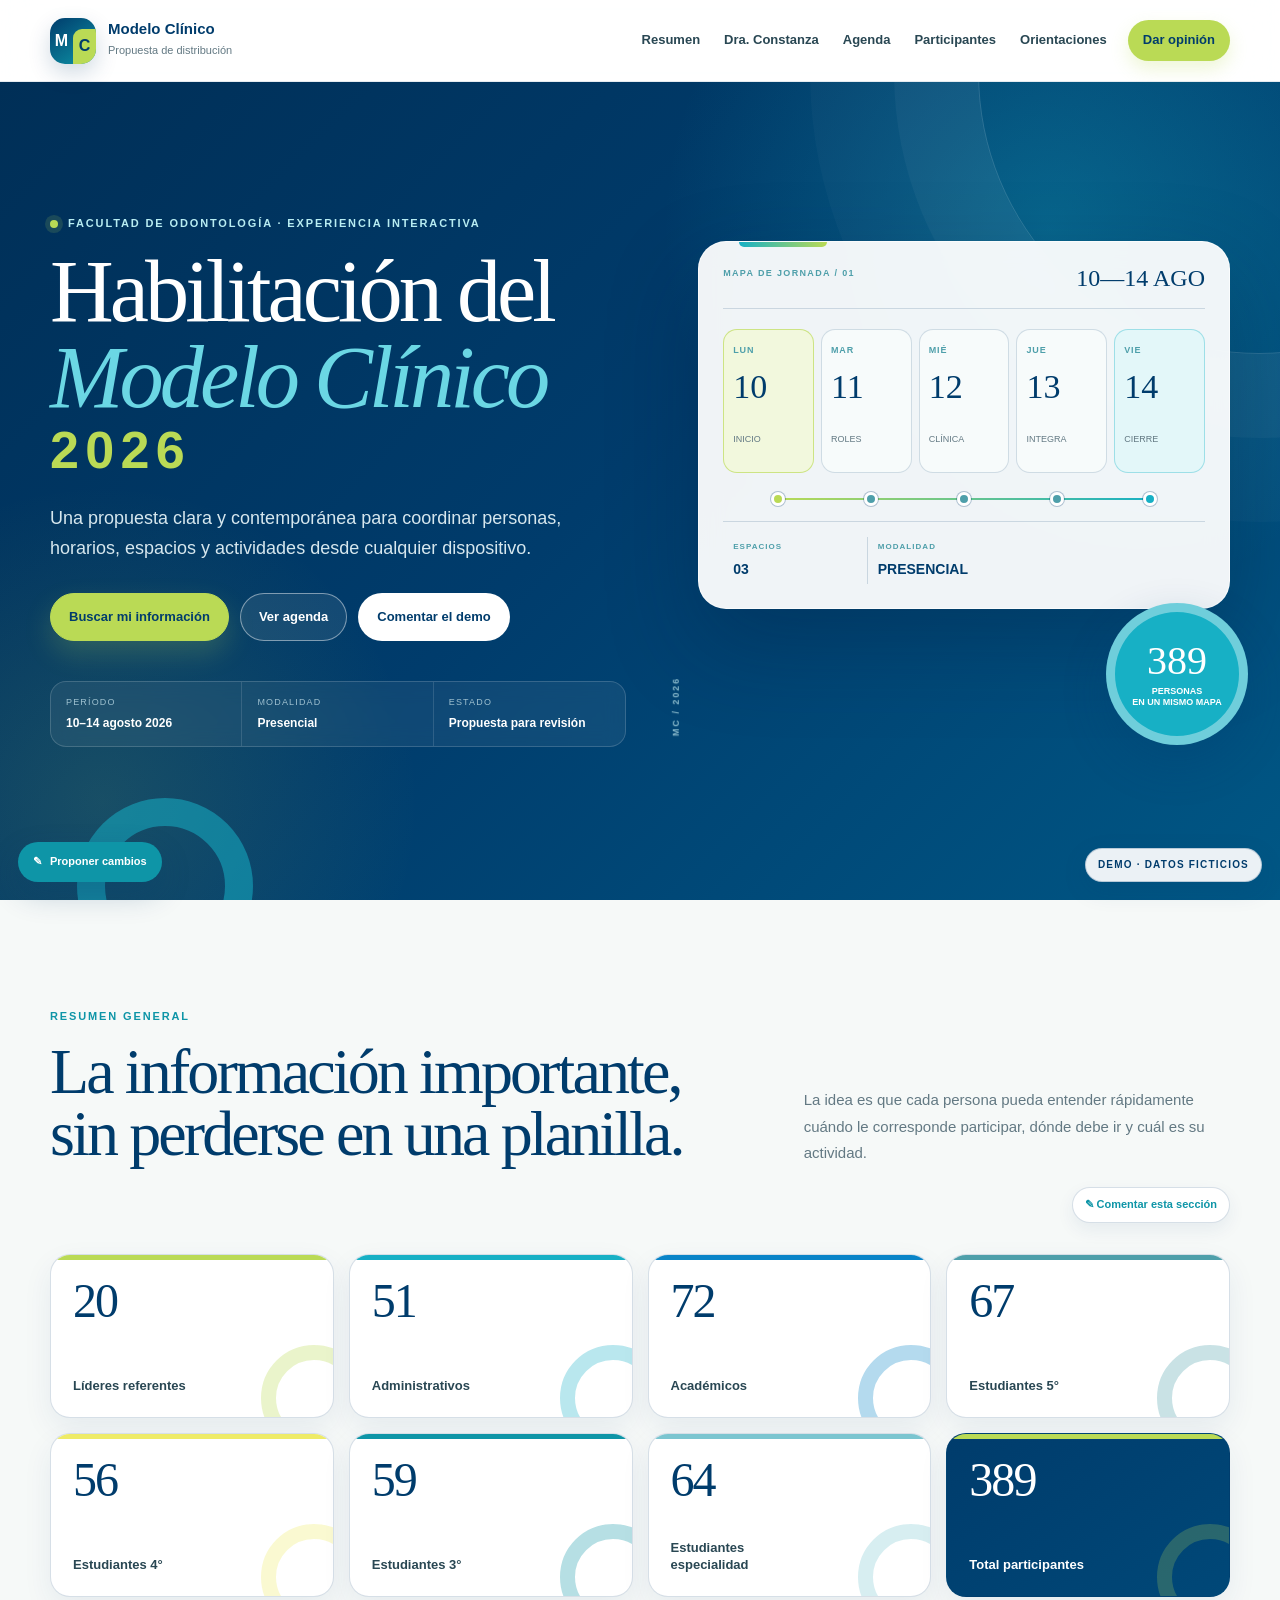
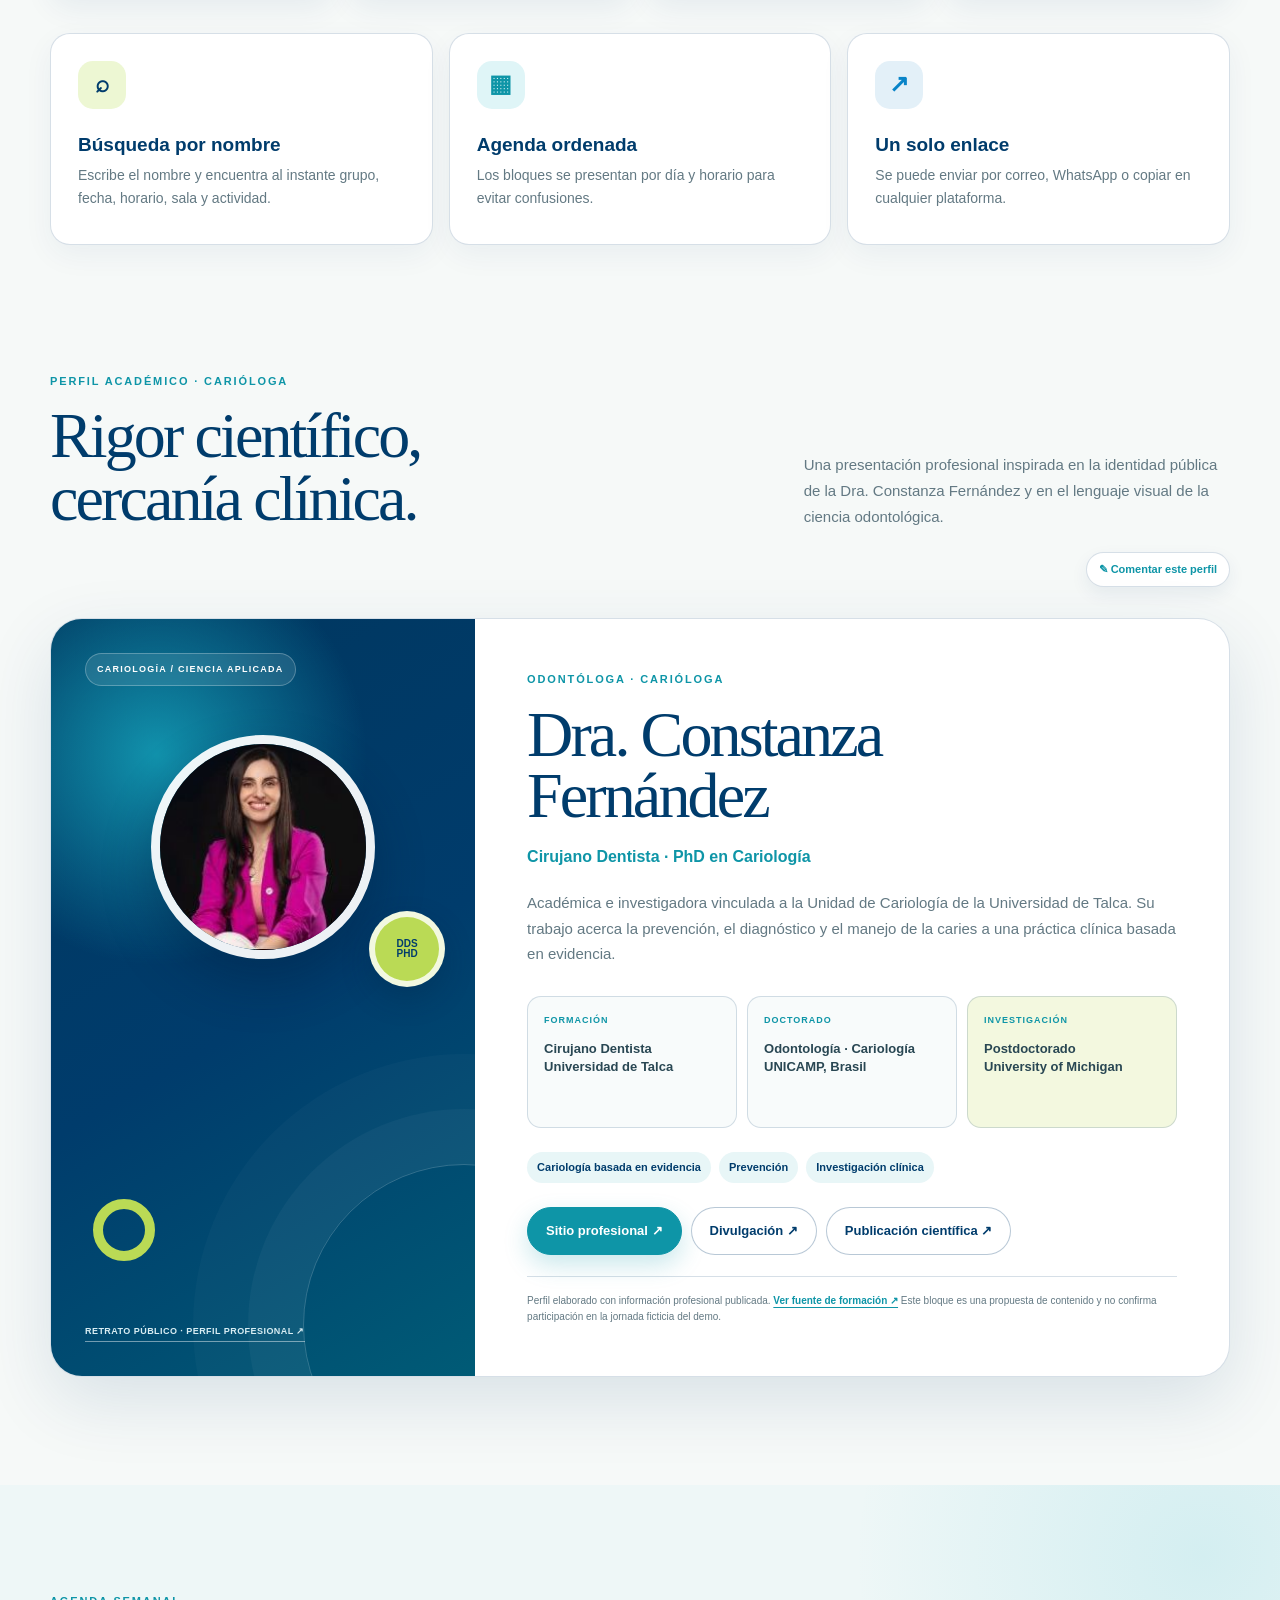
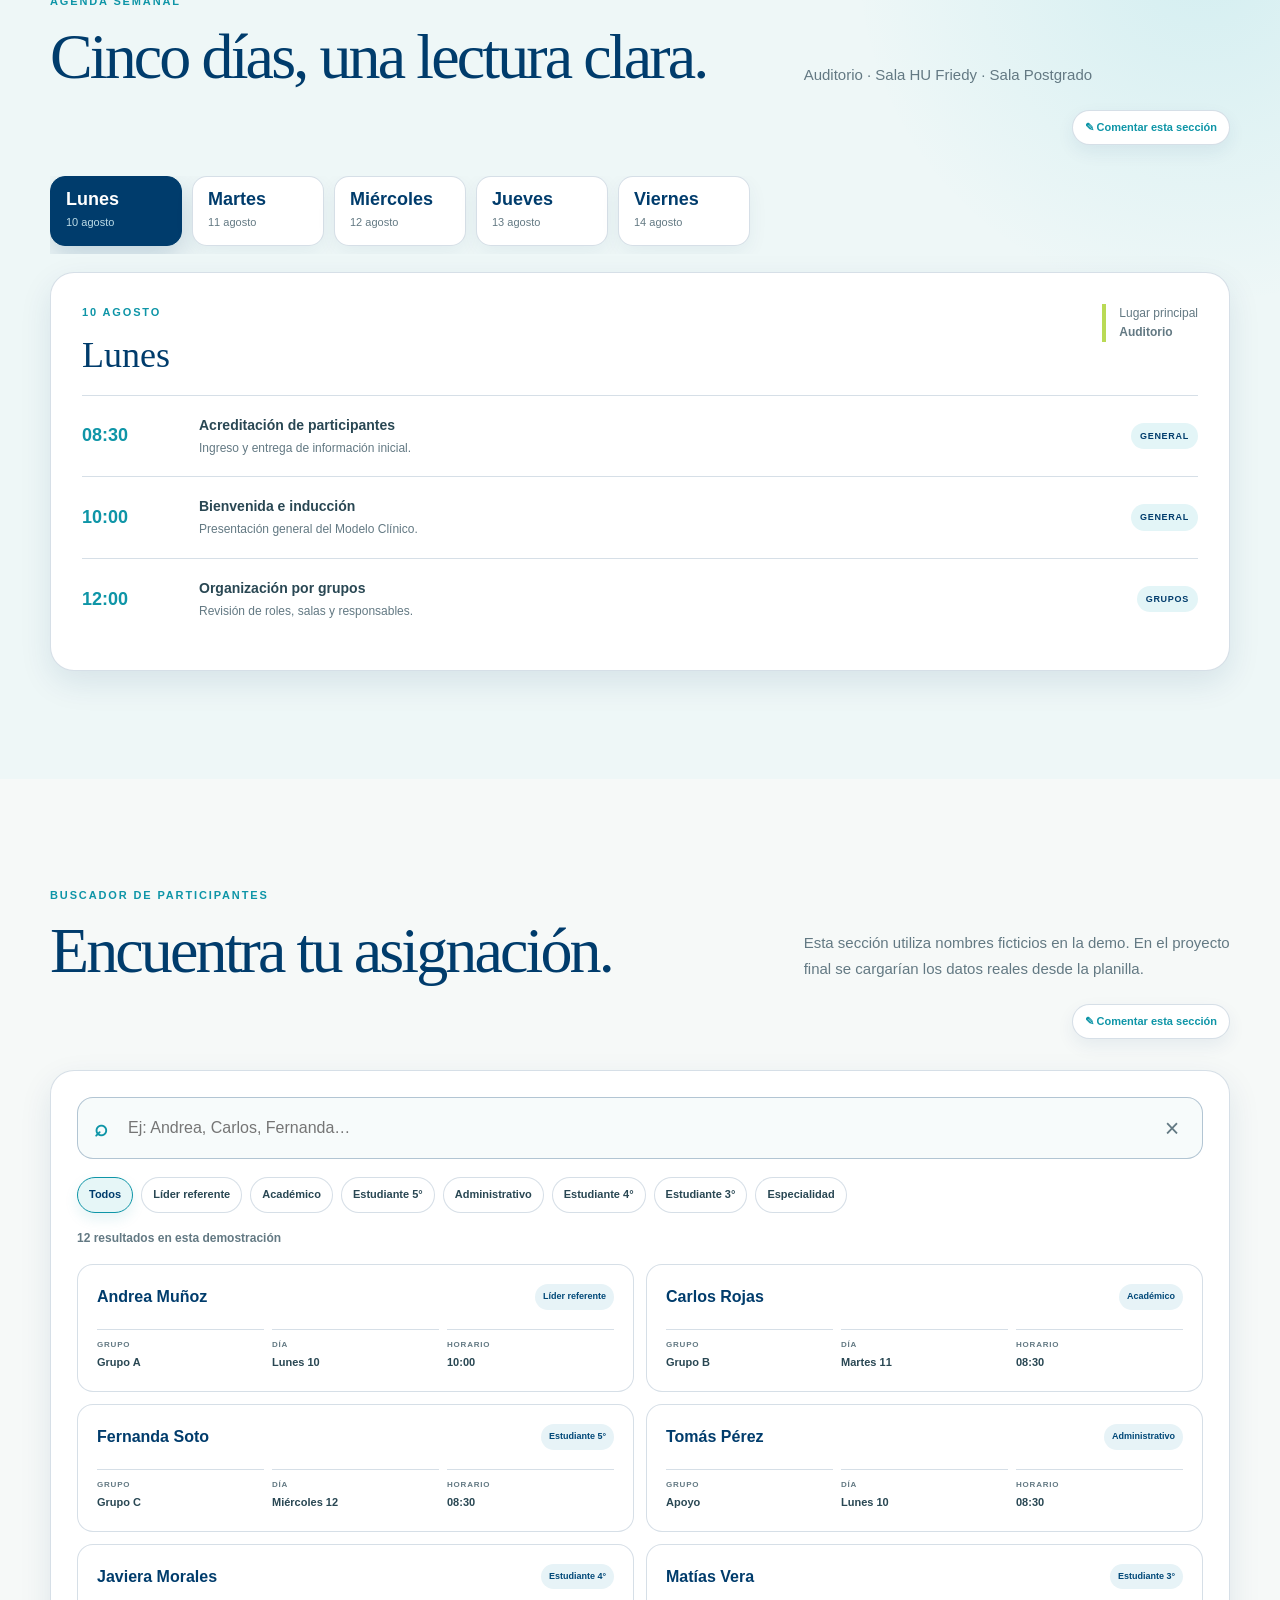
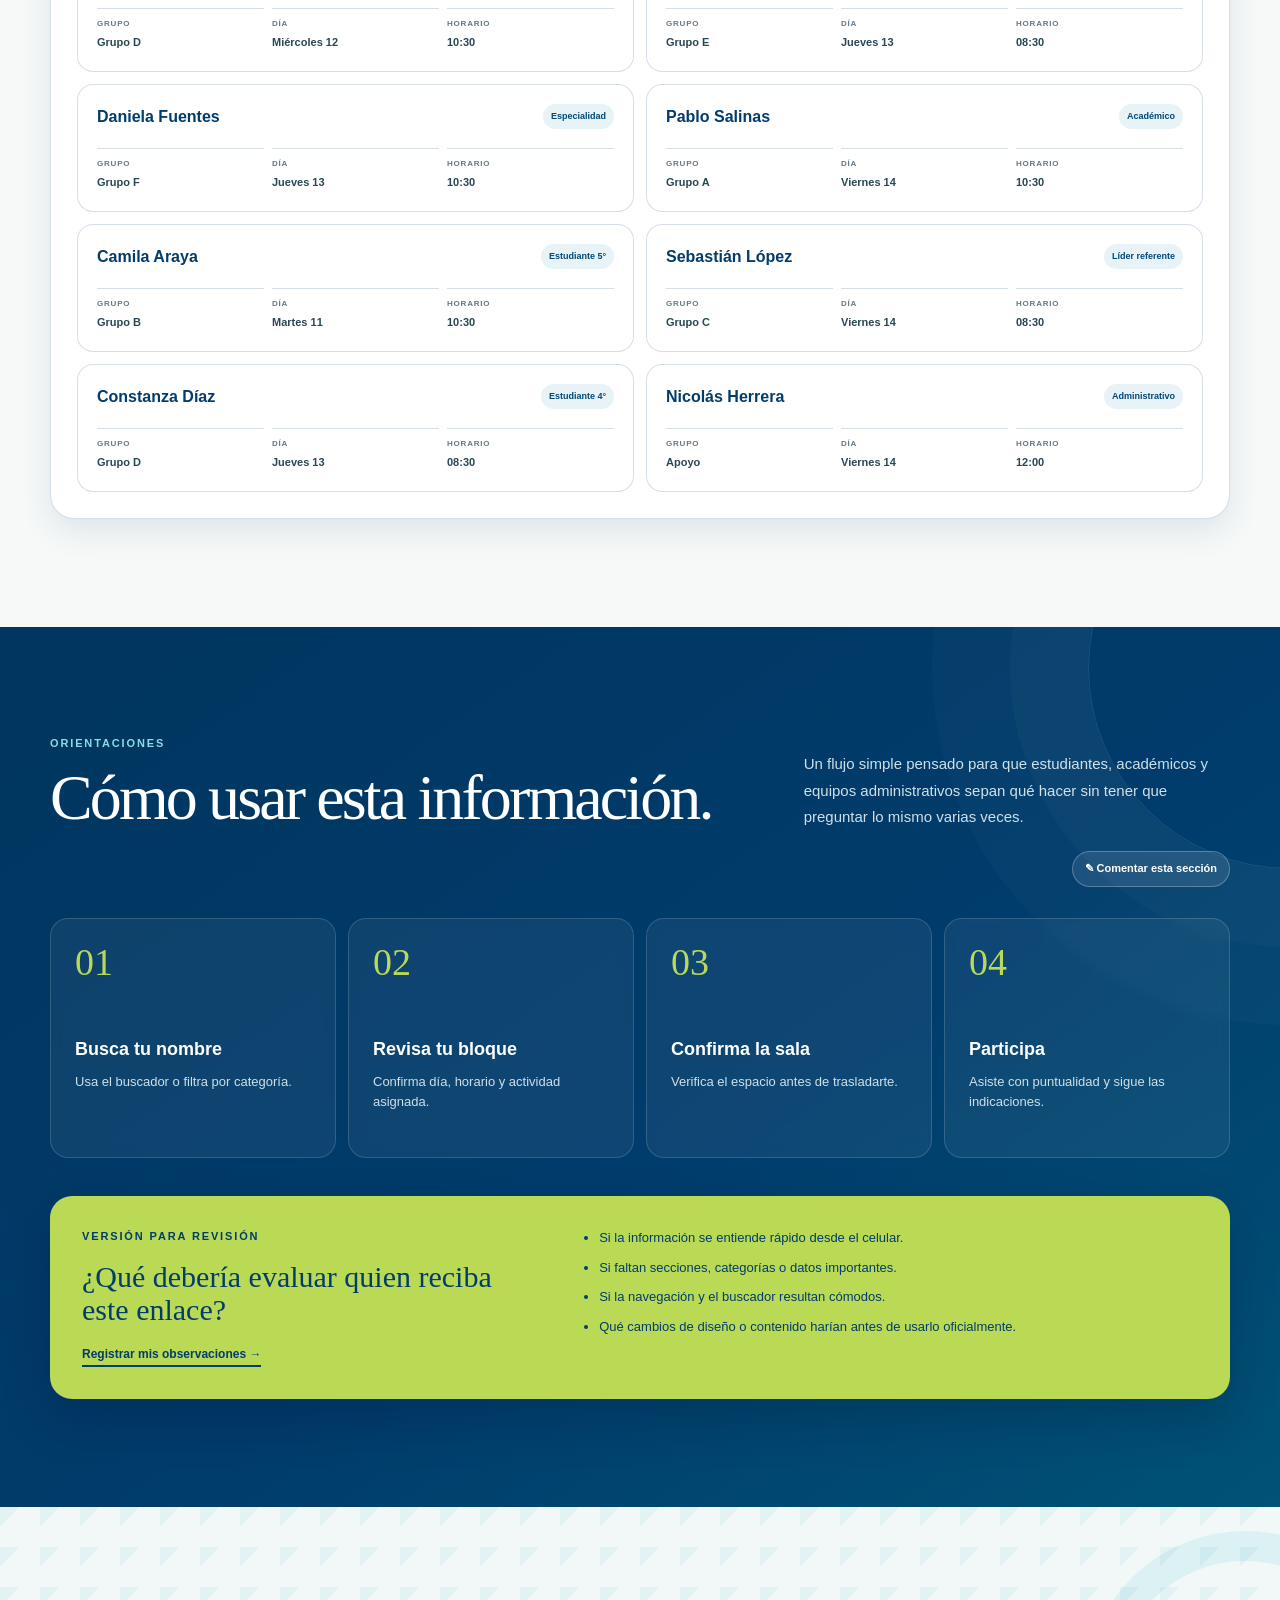
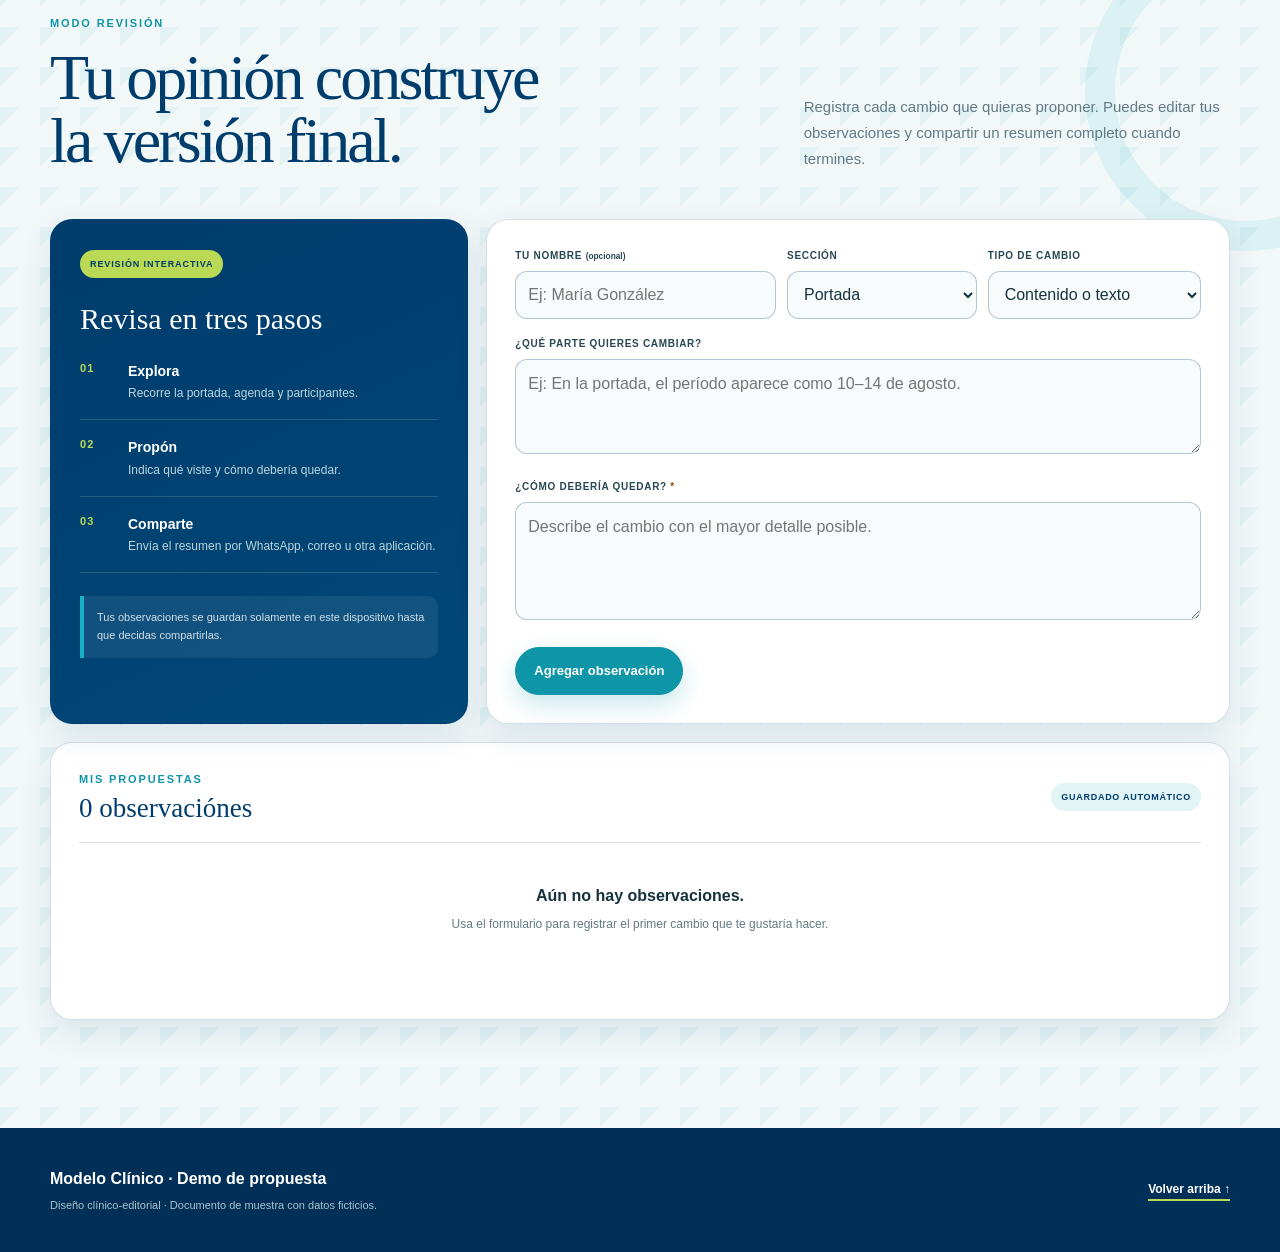
==== commit f7d50faf: "Refinar identidad clínica con paleta de Constanza Actualiza la paleta, el lenguaje visual clínico-ed" ====
--- a/index.html
+++ b/index.html
@@ -3,11 +3,11 @@
 <head>
   <meta charset="utf-8" />
   <meta name="viewport" content="width=device-width, initial-scale=1, viewport-fit=cover" />
-  <meta name="theme-color" content="#121826" />
+  <meta name="theme-color" content="#003c6c" />
   <meta name="description" content="Propuesta interactiva de distribución para Habilitación del Modelo Clínico." />
   <title>Habilitación Modelo Clínico · Demo</title>
-  <link rel="icon" type="image/svg+xml" href="data:image/svg+xml,%3Csvg xmlns='http://www.w3.org/2000/svg' viewBox='0 0 64 64'%3E%3Crect width='64' height='64' rx='10' fill='%23121826'/%3E%3Cpath d='M13 16h15v9H22v23h-9zm23 0h15v32h-9V25h-6z' fill='%23d8ff57'/%3E%3Ccircle cx='32' cy='32' r='5' fill='%23ff6f61'/%3E%3C/svg%3E" />
-  <link rel="stylesheet" href="styles.css?v=5" />
+  <link rel="icon" type="image/svg+xml" href="data:image/svg+xml,%3Csvg xmlns='http://www.w3.org/2000/svg' viewBox='0 0 64 64'%3E%3Crect width='64' height='64' rx='18' fill='%23003c6c'/%3E%3Cpath d='M14 17h14v8h-6v22h-8zm23 0h13v30h-8V25h-5z' fill='%23ffffff'/%3E%3Ccircle cx='32' cy='32' r='5' fill='%23bada55'/%3E%3C/svg%3E" />
+  <link rel="stylesheet" href="styles.css?v=6" />
 </head>
 <body>
   <div class="demo-ribbon">DEMO · DATOS FICTICIOS</div>
@@ -38,9 +38,9 @@
       <div class="hero-glow hero-glow-b"></div>
       <div class="hero-content wrap">
         <div class="hero-copy reveal">
-          <p class="eyebrow"><span class="signal-dot"></span> FACULTAD DE ODONTOLOGÍA · DOCUMENTO INTERACTIVO</p>
-          <h1><span class="title-line">Distribución</span><span class="title-line accent">Habilitación</span><span class="title-line outline">Modelo Clínico</span></h1>
-          <p class="hero-lead">Una propuesta simple, visual y fácil de consultar desde el celular para organizar participantes, horarios, salas y actividades.</p>
+          <p class="eyebrow"><span class="signal-dot"></span> FACULTAD DE ODONTOLOGÍA · EXPERIENCIA INTERACTIVA</p>
+          <h1><span class="title-line">Habilitación del</span><span class="title-line accent">Modelo Clínico</span><span class="title-line outline">2026</span></h1>
+          <p class="hero-lead">Una propuesta clara y contemporánea para coordinar personas, horarios, espacios y actividades desde cualquier dispositivo.</p>
           <div class="hero-actions">
             <a class="btn btn-primary" href="#participantes">Buscar mi información</a>
             <a class="btn btn-ghost" href="#agenda">Ver agenda</a>
@@ -115,10 +115,10 @@
     <section class="section wrap profile-section" id="perfil">
       <div class="section-head reveal">
         <div>
-          <p class="eyebrow">PERFIL ACADÉMICO · PROPUESTA</p>
-          <h2>Ciencia aplicada,<br>con identidad propia.</h2>
-        </div>
-        <p>Una forma editorial de presentar referentes, docentes o expositores sin repetir la gráfica de la referencia original.</p>
+          <p class="eyebrow">PERFIL ACADÉMICO · CARIÓLOGA</p>
+          <h2>Rigor científico,<br>cercanía clínica.</h2>
+        </div>
+        <p>Una presentación profesional inspirada en la identidad pública de la Dra. Constanza Fernández y en el lenguaje visual de la ciencia odontológica.</p>
       </div>
       <button class="section-feedback" type="button" data-review-target="Perfil Dra. Constanza">✎ Comentar este perfil</button>
 
@@ -126,13 +126,13 @@
         <div class="profile-portrait has-photo">
           <img class="profile-photo" src="constanza-fernandez.jpg" alt="Dra. Constanza E. Fernández, odontóloga carióloga" />
           <span class="profile-kicker">Cariología / Ciencia aplicada</span>
-          <a class="profile-credit" href="https://cl.linkedin.com/in/constanza-e-fern%C3%A1ndez-a4a72b41" target="_blank" rel="noopener noreferrer">Foto pública · perfil profesional ↗</a>
+          <a class="profile-credit" href="https://cl.linkedin.com/in/constanza-e-fern%C3%A1ndez-a4a72b41" target="_blank" rel="noopener noreferrer">Retrato público · perfil profesional ↗</a>
           <span class="profile-seal">DDS<br>PhD</span>
         </div>
         <div class="profile-content">
           <p class="eyebrow">ODONTÓLOGA · CARIÓLOGA</p>
           <h2>Dra. Constanza<br>Fernández</h2>
-          <p class="profile-role">Cirujano Dentista · Doctora en Odontología</p>
+          <p class="profile-role">Cirujano Dentista · PhD en Cariología</p>
           <p class="profile-intro">Académica e investigadora vinculada a la Unidad de Cariología de la Universidad de Talca. Su trabajo acerca la prevención, el diagnóstico y el manejo de la caries a una práctica clínica basada en evidencia.</p>
 
           <div class="profile-credentials" aria-label="Formación profesional">
@@ -157,8 +157,9 @@
           </div>
 
           <div class="profile-links">
-            <a class="btn btn-primary" href="https://www.instagram.com/constanza_fernandez_cariologia/" target="_blank" rel="noopener noreferrer">Ver divulgación profesional ↗</a>
-            <a class="btn btn-ghost" href="https://pubmed.ncbi.nlm.nih.gov/22320182/" target="_blank" rel="noopener noreferrer">Ver publicación científica ↗</a>
+            <a class="btn btn-primary" href="https://cfernandezgo.wixsite.com/home" target="_blank" rel="noopener noreferrer">Sitio profesional ↗</a>
+            <a class="btn btn-ghost" href="https://www.instagram.com/constanza_fernandez_cariologia/" target="_blank" rel="noopener noreferrer">Divulgación ↗</a>
+            <a class="btn btn-ghost" href="https://pubmed.ncbi.nlm.nih.gov/22320182/" target="_blank" rel="noopener noreferrer">Publicación científica ↗</a>
           </div>
           <p class="profile-note">Perfil elaborado con información profesional publicada. <a href="https://www.youtube.com/watch?v=s2P8XJp3nUA" target="_blank" rel="noopener noreferrer">Ver fuente de formación ↗</a> Este bloque es una propuesta de contenido y no confirma participación en la jornada ficticia del demo.</p>
         </div>
@@ -336,7 +337,7 @@
     <div class="wrap footer-inner">
       <div>
         <strong>Modelo Clínico · Demo de propuesta</strong>
-        <p>Documento web de muestra con datos ficticios.</p>
+        <p>Diseño clínico-editorial · Documento de muestra con datos ficticios.</p>
       </div>
       <a href="#inicio">Volver arriba ↑</a>
     </div>
@@ -354,7 +355,7 @@
   </a>
   <div class="review-toast" id="reviewToast" role="status" aria-live="polite"></div>
 
-  <script src="data.js?v=1"></script>
+  <script src="data.js?v=2"></script>
   <script src="app.js?v=3"></script>
 </body>
 </html>
--- a/styles.css
+++ b/styles.css
@@ -1,649 +1,309 @@
 :root{
-  --ink:#121826;
-  --ink-2:#252d3d;
-  --paper:#f5f3ed;
-  --white:#ffffff;
-  --blue:#1557ff;
-  --blue-dark:#0b39ba;
-  --acid:#d8ff57;
-  --coral:#ff6f61;
-  --cyan:#6ce3d8;
-  --muted:#606978;
-  --line:#121826;
-  --soft:#e8edf7;
-  --shadow:7px 7px 0 var(--ink);
-  --shadow-small:4px 4px 0 var(--ink);
+  --navy:#003c6c;--ocean:#004878;--sky:#0984c8;--teal:#17b0c5;--teal-dark:#0e95a7;
+  --sage:#4e9faa;--lime:#bada55;--lemon:#eeeb67;--ink:#17313d;--ink-2:#294753;
+  --paper:#f6f9f8;--surface:#fff;--soft:#eaf5f6;--muted:#637983;
+  --line:rgba(0,60,108,.16);--line-strong:rgba(0,60,108,.28);
+  --blue:var(--teal-dark);--blue-dark:var(--navy);--acid:var(--lime);--cyan:var(--teal);--coral:var(--lemon);
+  --shadow:0 24px 70px rgba(0,60,108,.12);--shadow-small:0 12px 32px rgba(0,60,108,.1);
 }
-
 *{box-sizing:border-box}
 [hidden]{display:none!important}
-html{scroll-behavior:smooth;scroll-padding-top:86px}
-body{
-  margin:0;
-  background:var(--paper);
-  color:var(--ink);
-  font-family:"Aptos","Segoe UI Variable","Segoe UI",Arial,sans-serif;
-  font-size:16px;
-  line-height:1.55;
-  overflow-x:hidden;
-}
+html{scroll-behavior:smooth;scroll-padding-top:94px}
+body{margin:0;overflow-x:hidden;background:var(--paper);color:var(--ink);font-family:"Aptos","Segoe UI Variable","Segoe UI",Arial,sans-serif;font-size:16px;line-height:1.6;-webkit-font-smoothing:antialiased}
 a{color:inherit;text-decoration:none}
 button,input,select,textarea{font:inherit}
 button{color:inherit}
-button:focus-visible,a:focus-visible,input:focus-visible,select:focus-visible,textarea:focus-visible{
-  outline:3px solid var(--coral);
-  outline-offset:3px;
-}
-.wrap{width:min(1180px,calc(100% - 40px));margin-inline:auto}
-
-.demo-ribbon{
-  position:fixed;
-  z-index:70;
-  right:18px;
-  bottom:18px;
-  padding:9px 12px;
-  border:2px solid var(--ink);
-  border-radius:3px;
-  background:var(--acid);
-  color:var(--ink);
-  box-shadow:var(--shadow-small);
-  font-size:12px;
-  font-weight:900;
-  letter-spacing:.08em;
-}
-
-.topbar{
-  position:sticky;
-  top:0;
-  z-index:50;
-  height:78px;
-  padding:0 max(20px,calc((100vw - 1180px)/2));
-  display:flex;
-  align-items:center;
-  justify-content:space-between;
-  background:rgba(245,243,237,.96);
-  backdrop-filter:blur(12px);
-  border-bottom:2px solid var(--ink);
-}
+button:focus-visible,a:focus-visible,input:focus-visible,select:focus-visible,textarea:focus-visible{outline:3px solid var(--lemon);outline-offset:4px}
+.wrap{width:min(1180px,calc(100% - 48px));margin-inline:auto}
+
+.demo-ribbon{position:fixed;z-index:70;right:18px;bottom:18px;padding:8px 12px;border:1px solid rgba(0,60,108,.22);border-radius:999px;background:rgba(255,255,255,.92);color:var(--navy);box-shadow:0 8px 24px rgba(0,60,108,.13);backdrop-filter:blur(12px);font-size:10px;font-weight:850;letter-spacing:.12em}
+.topbar{position:sticky;top:0;z-index:50;height:82px;display:flex;align-items:center;justify-content:space-between;padding:0 max(24px,calc((100vw - 1180px)/2));border-bottom:1px solid rgba(0,60,108,.1);background:rgba(255,255,255,.91);backdrop-filter:blur(18px)}
 .brand{display:flex;align-items:center;gap:12px;min-width:0}
-.brand-mark{
-  width:44px;
-  height:44px;
-  display:grid;
-  grid-template-columns:1fr 1fr;
-  align-items:end;
-  overflow:hidden;
-  border:2px solid var(--ink);
-  background:var(--blue);
-  box-shadow:3px 3px 0 var(--ink);
-  transform:rotate(-2deg);
-}
-.brand-mark b,.brand-mark i{
-  display:grid;
-  place-items:center;
-  height:100%;
-  color:white;
-  font-style:normal;
-  font-size:17px;
-  font-weight:950;
-  line-height:1;
-}
-.brand-mark i{height:72%;background:var(--acid);color:var(--ink)}
-.brand strong{display:block;font-size:15px;line-height:1.1;letter-spacing:-.02em}
-.brand small{display:block;margin-top:3px;color:var(--muted);font-size:12px}
+.brand-mark{width:46px;height:46px;display:grid;grid-template-columns:1fr 1fr;align-items:end;overflow:hidden;border-radius:15px;background:linear-gradient(145deg,var(--navy),var(--teal-dark));box-shadow:0 9px 22px rgba(0,60,108,.19)}
+.brand-mark b,.brand-mark i{height:100%;display:grid;place-items:center;color:#fff;font-size:16px;font-style:normal;font-weight:900;line-height:1}
+.brand-mark i{height:74%;border-radius:9px 0 0 0;background:var(--lime);color:var(--navy)}
+.brand strong{display:block;color:var(--navy);font-size:15px;line-height:1.1}
+.brand small{display:block;margin-top:4px;color:var(--muted);font-size:11px}
 .main-nav{display:flex;align-items:center;gap:2px}
-.main-nav a{
-  position:relative;
-  padding:10px 12px;
-  font-size:14px;
-  font-weight:750;
-}
-.main-nav a:after{
-  content:"";
-  position:absolute;
-  right:11px;
-  bottom:5px;
-  left:11px;
-  height:3px;
-  background:var(--blue);
-  transform:scaleX(0);
-  transform-origin:left;
-  transition:transform .2s ease;
-}
+.main-nav a{position:relative;padding:10px 11px;color:var(--ink-2);font-size:13px;font-weight:720}
+.main-nav a:after{content:"";position:absolute;right:12px;bottom:5px;left:12px;height:2px;border-radius:2px;background:var(--teal);transform:scaleX(0);transform-origin:left;transition:transform .2s ease}
 .main-nav a:hover:after{transform:scaleX(1)}
-.main-nav .nav-review{
-  margin-left:7px;
-  border:2px solid var(--ink);
-  background:var(--acid);
-  box-shadow:3px 3px 0 var(--ink);
-}
+.main-nav .nav-review{margin-left:8px;padding:10px 15px;border-radius:999px;background:var(--lime);color:var(--navy);box-shadow:0 8px 18px rgba(186,218,85,.24)}
 .main-nav .nav-review:after{display:none}
-.main-nav .nav-review:hover{transform:translate(2px,2px);box-shadow:1px 1px 0 var(--ink)}
-.menu-btn{display:none;width:46px;height:46px;padding:10px;border:2px solid var(--ink);border-radius:2px;background:var(--acid)}
-.menu-btn span{display:block;width:22px;height:2px;margin:5px auto;background:var(--ink)}
-
-.hero{
-  position:relative;
-  min-height:calc(100svh - 78px);
-  display:grid;
-  align-items:center;
-  overflow:hidden;
-  padding:72px 0 88px;
-  background:
-    linear-gradient(rgba(255,255,255,.055) 1px,transparent 1px),
-    linear-gradient(90deg,rgba(255,255,255,.055) 1px,transparent 1px),
-    var(--ink);
-  background-size:42px 42px;
-  color:white;
-}
-.hero:before{
-  content:"";
-  position:absolute;
-  width:260px;
-  height:32px;
-  top:42px;
-  right:-58px;
-  background:var(--coral);
-  transform:rotate(32deg);
-}
-.hero:after{
-  content:"";
-  position:absolute;
-  width:170px;
-  height:170px;
-  left:-90px;
-  bottom:40px;
-  border:34px solid var(--blue);
-  transform:rotate(18deg);
-}
-.hero-content{
-  position:relative;
-  z-index:2;
-  display:grid;
-  grid-template-columns:1.08fr .92fr;
-  gap:70px;
-  align-items:center;
-}
-.eyebrow{
-  margin:0 0 14px;
-  color:var(--blue);
-  font-size:12px;
-  font-weight:900;
-  letter-spacing:.16em;
-  text-transform:uppercase;
-}
-.hero .eyebrow{color:var(--acid);display:flex;align-items:center;gap:9px}
-.signal-dot{width:10px;height:10px;background:var(--coral);box-shadow:0 0 0 4px rgba(255,111,97,.18)}
-.hero h1,.section-head h2{
-  margin:0;
-  font-family:"Arial Black","Aptos Display","Segoe UI",sans-serif;
-  font-weight:950;
-  letter-spacing:-.055em;
-  line-height:.91;
-  text-wrap:balance;
-}
-.hero h1{font-size:clamp(50px,6.8vw,92px);text-transform:uppercase}
+.main-nav .nav-review:hover{background:#c8e676;transform:translateY(-1px)}
+.menu-btn{display:none;width:44px;height:44px;padding:10px;border:1px solid var(--line);border-radius:13px;background:var(--soft)}
+.menu-btn span{display:block;width:21px;height:2px;margin:5px auto;border-radius:2px;background:var(--navy)}
+
+.hero{position:relative;min-height:calc(100svh - 82px);display:grid;align-items:center;overflow:hidden;padding:76px 0 96px;background:radial-gradient(circle at 82% 18%,rgba(23,176,197,.33),transparent 31%),radial-gradient(circle at 8% 88%,rgba(186,218,85,.13),transparent 23%),linear-gradient(135deg,#002f57 0%,var(--navy) 48%,#005785 100%);color:#fff}
+.hero:before{content:"";position:absolute;width:560px;height:560px;right:-260px;top:-290px;border:1px solid rgba(255,255,255,.16);border-radius:50%;box-shadow:0 0 0 84px rgba(255,255,255,.035),0 0 0 168px rgba(255,255,255,.025)}
+.hero:after{content:"";position:absolute;width:120px;height:120px;left:6vw;bottom:-74px;border:28px solid var(--teal);border-radius:50%;opacity:.55}
+.hero-content{position:relative;z-index:2;display:grid;grid-template-columns:1.04fr .96fr;gap:72px;align-items:center}
+.eyebrow{margin:0 0 15px;color:var(--teal-dark);font-size:11px;font-weight:850;letter-spacing:.17em;text-transform:uppercase}
+.hero .eyebrow{display:flex;align-items:center;gap:10px;color:#b8edf2}
+.signal-dot{width:8px;height:8px;border-radius:50%;background:var(--lime);box-shadow:0 0 0 5px rgba(186,218,85,.14)}
+.hero h1,.section-head h2{margin:0;font-family:Georgia,"Times New Roman",serif;font-weight:500;letter-spacing:-.045em;line-height:.98;text-wrap:balance}
+.hero h1{font-size:clamp(54px,6.9vw,92px)}
 .hero h1 .title-line{display:block}
-.hero h1 .accent{color:var(--acid)}
-.hero h1 .outline{
-  color:transparent;
-  -webkit-text-stroke:2px white;
-  text-stroke:2px white;
-}
-.hero-lead{max-width:660px;margin:26px 0 28px;color:#cbd2df;font-size:18px}
+.hero h1 .accent{color:#6bd7e4;font-style:italic}
+.hero h1 .outline{margin-top:4px;color:var(--lime);font-family:"Aptos","Segoe UI",sans-serif;font-size:.59em;font-style:normal;font-weight:800;letter-spacing:.12em}
+.hero-lead{max-width:660px;margin:28px 0 30px;color:#d6e7ee;font-size:18px;line-height:1.65}
 .hero-actions{display:flex;flex-wrap:wrap;gap:11px}
-.btn{
-  display:inline-flex;
-  min-height:48px;
-  align-items:center;
-  justify-content:center;
-  padding:12px 18px;
-  border:2px solid var(--ink);
-  border-radius:3px;
-  background:white;
-  color:var(--ink);
-  font-size:14px;
-  font-weight:900;
-  cursor:pointer;
-  transition:transform .16s ease,box-shadow .16s ease,background .16s ease;
-}
-.btn-primary{background:var(--blue);color:white;box-shadow:var(--shadow-small)}
-.hero .btn-primary{background:var(--acid);color:var(--ink)}
-.btn-ghost{background:white;box-shadow:var(--shadow-small)}
-.hero .btn-ghost{border-color:white;background:transparent;color:white;box-shadow:none}
-.btn-review{border-color:var(--coral);background:var(--coral);color:var(--ink);box-shadow:4px 4px 0 white}
-.btn:hover{transform:translate(2px,2px);box-shadow:1px 1px 0 var(--ink)}
-.hero .btn-ghost:hover{background:white;color:var(--ink);box-shadow:none}
-.hero .btn-review:hover{box-shadow:1px 1px 0 white}
-.hero-meta{
-  max-width:720px;
-  display:grid;
-  grid-template-columns:repeat(3,minmax(0,1fr));
-  gap:0;
-  margin-top:38px;
-  border-top:1px solid #4d5668;
-  border-bottom:1px solid #4d5668;
-}
-.hero-meta div{padding:13px 14px;border-right:1px solid #4d5668}
+.btn{min-height:48px;display:inline-flex;align-items:center;justify-content:center;padding:12px 18px;border:1px solid var(--line-strong);border-radius:999px;background:#fff;color:var(--navy);font-size:13px;font-weight:820;cursor:pointer;transition:transform .18s ease,box-shadow .18s ease,background .18s ease}
+.btn-primary{border-color:var(--teal-dark);background:var(--teal-dark);color:#fff;box-shadow:0 10px 24px rgba(14,149,167,.22)}
+.btn-ghost{background:#fff;color:var(--navy)}
+.hero .btn-primary{border-color:var(--lime);background:var(--lime);color:var(--navy);box-shadow:0 12px 28px rgba(186,218,85,.2)}
+.hero .btn-ghost{border-color:rgba(255,255,255,.45);background:rgba(255,255,255,.08);color:#fff}
+.btn-review{border-color:rgba(255,255,255,.2);background:#fff;color:var(--navy)}
+.btn:hover{transform:translateY(-2px);box-shadow:0 12px 28px rgba(0,60,108,.15)}
+.hero .btn-ghost:hover{background:rgba(255,255,255,.15);box-shadow:none}
+.hero-meta{max-width:720px;display:grid;grid-template-columns:repeat(3,minmax(0,1fr));margin-top:40px;overflow:hidden;border:1px solid rgba(255,255,255,.16);border-radius:16px;background:rgba(255,255,255,.06);backdrop-filter:blur(10px)}
+.hero-meta div{padding:13px 15px;border-right:1px solid rgba(255,255,255,.13)}
 .hero-meta div:last-child{border-right:0}
 .hero-meta span,.hero-meta strong{display:block}
-.hero-meta span{color:#8993a6;font-size:11px;letter-spacing:.1em;text-transform:uppercase}
-.hero-meta strong{margin-top:4px;font-size:13px}
-
+.hero-meta span{color:#9fc1d0;font-size:9px;letter-spacing:.13em;text-transform:uppercase}
+.hero-meta strong{margin-top:4px;font-size:12px;font-weight:750}
 .hero-visual{position:relative;min-height:560px}
-.clinical-board{
-  position:absolute;
-  top:42px;
-  right:18px;
-  left:8px;
-  padding:20px;
-  border:3px solid var(--ink);
-  background:var(--paper);
-  color:var(--ink);
-  box-shadow:12px 12px 0 var(--blue);
-  transform:rotate(2deg);
-}
-.clinical-board:before{
-  content:"";
-  position:absolute;
-  width:72px;
-  height:18px;
-  top:-11px;
-  left:34px;
-  background:var(--acid);
-  border:2px solid var(--ink);
-  transform:rotate(-6deg);
-}
-.board-top{display:flex;justify-content:space-between;gap:20px;align-items:start;border-bottom:3px solid var(--ink);padding-bottom:16px}
-.board-top span{font-size:11px;font-weight:900;letter-spacing:.12em}
-.board-top strong{font-size:24px;line-height:1}
-.board-days{display:grid;grid-template-columns:repeat(5,1fr);border-left:2px solid var(--ink);margin-top:22px}
-.board-day{min-width:0;min-height:142px;padding:11px 8px;border-top:2px solid var(--ink);border-right:2px solid var(--ink);border-bottom:2px solid var(--ink);background:white}
+.clinical-board{position:absolute;top:40px;right:0;left:0;padding:24px;border:1px solid rgba(255,255,255,.66);border-radius:28px;background:rgba(255,255,255,.94);color:var(--ink);box-shadow:0 35px 90px rgba(0,25,57,.28);backdrop-filter:blur(12px)}
+.clinical-board:before{content:"";position:absolute;width:88px;height:5px;top:0;left:40px;border-radius:0 0 8px 8px;background:linear-gradient(90deg,var(--teal),var(--lime))}
+.board-top{display:flex;justify-content:space-between;gap:20px;align-items:start;padding-bottom:18px;border-bottom:1px solid var(--line)}
+.board-top span{color:var(--sage);font-size:9px;font-weight:850;letter-spacing:.15em}
+.board-top strong{color:var(--navy);font-family:Georgia,serif;font-size:24px;font-weight:500;line-height:1}
+.board-days{display:grid;grid-template-columns:repeat(5,1fr);gap:7px;margin-top:20px}
+.board-day{min-width:0;min-height:144px;padding:13px 9px;border:1px solid var(--line);border-radius:14px;background:#f7fbfb}
 .board-day span,.board-day strong,.board-day small{display:block}
-.board-day span{font-size:11px;font-weight:900;letter-spacing:.08em}
-.board-day strong{margin-top:13px;font-size:35px;line-height:1}
-.board-day small{margin-top:27px;color:var(--muted);font-size:11px;text-transform:uppercase}
-.board-day.active{background:var(--acid)}
-.board-day.end{background:var(--coral)}
-.board-route{position:relative;display:grid;grid-template-columns:repeat(5,1fr);margin:18px 8px 15px}
-.board-route:before{content:"";position:absolute;top:7px;right:8%;left:8%;height:3px;background:var(--ink)}
-.board-route span{position:relative;z-index:1;width:17px;height:17px;margin:auto;border:3px solid var(--ink);border-radius:50%;background:var(--paper)}
-.board-route span:first-child{background:var(--blue)}
-.board-route span:last-child{background:var(--coral)}
-.board-footer{display:grid;grid-template-columns:.6fr 1.4fr;border-top:2px solid var(--ink)}
-.board-footer>div{padding:15px 10px 2px;border-right:2px solid var(--ink)}
+.board-day span{color:var(--sage);font-size:9px;font-weight:850;letter-spacing:.1em}
+.board-day strong{margin-top:13px;color:var(--navy);font-family:Georgia,serif;font-size:34px;font-weight:500;line-height:1}
+.board-day small{margin-top:28px;color:var(--muted);font-size:9px;text-transform:uppercase}
+.board-day.active{border-color:rgba(186,218,85,.65);background:#f2f8dd}
+.board-day.end{border-color:rgba(23,176,197,.34);background:#e3f7f9}
+.board-route{position:relative;display:grid;grid-template-columns:repeat(5,1fr);margin:19px 8px 15px}
+.board-route:before{content:"";position:absolute;top:6px;right:9%;left:9%;height:2px;background:linear-gradient(90deg,var(--lime),var(--teal))}
+.board-route span{position:relative;z-index:1;width:14px;height:14px;margin:auto;border:3px solid #fff;border-radius:50%;background:var(--sage);box-shadow:0 0 0 1px var(--line-strong)}
+.board-route span:first-child{background:var(--lime)}
+.board-route span:last-child{background:var(--teal)}
+.board-footer{display:grid;grid-template-columns:.6fr 1.4fr;padding-top:15px;border-top:1px solid var(--line)}
+.board-footer>div{padding:4px 10px;border-right:1px solid var(--line)}
 .board-footer>div:last-child{border-right:0}
 .board-footer span,.board-footer strong{display:block}
-.board-footer span{font-size:10px;font-weight:900;letter-spacing:.1em}
-.board-footer strong{margin-top:4px;font-size:17px}
-.board-stamp{
-  position:absolute;
-  z-index:2;
-  right:-5px;
-  bottom:12px;
-  display:flex;
-  align-items:center;
-  gap:12px;
-  padding:13px 16px;
-  border:3px solid var(--ink);
-  background:var(--cyan);
-  color:var(--ink);
-  box-shadow:6px 6px 0 white;
-  transform:rotate(-4deg);
-}
-.board-stamp strong{font-size:42px;line-height:1}
-.board-stamp span{font-size:11px;font-weight:900;line-height:1.15;text-transform:uppercase}
-.board-code{position:absolute;bottom:28px;left:-24px;color:#aeb7c8;font-size:11px;font-weight:900;letter-spacing:.2em;transform:rotate(-90deg);transform-origin:left center}
+.board-footer span{color:var(--sage);font-size:8px;font-weight:850;letter-spacing:.13em}
+.board-footer strong{margin-top:4px;color:var(--navy);font-size:14px}
+.board-stamp{position:absolute;z-index:2;right:-18px;bottom:16px;width:142px;height:142px;display:grid;place-content:center;border:9px solid rgba(255,255,255,.38);border-radius:50%;background:var(--teal);color:#fff;box-shadow:0 18px 45px rgba(0,60,108,.24);text-align:center}
+.board-stamp strong{font-family:Georgia,serif;font-size:40px;font-weight:500;line-height:1}
+.board-stamp span{margin-top:5px;font-size:9px;font-weight:850;line-height:1.2;text-transform:uppercase}
+.board-code{position:absolute;bottom:18px;left:-22px;color:#88b8ca;font-size:9px;font-weight:850;letter-spacing:.22em;transform:rotate(-90deg);transform-origin:left center}
 .hero-glow,.scroll-hint{display:none}
 
-.section{position:relative;padding:104px 0}
-.section-head{display:grid;grid-template-columns:1.25fr .75fr;gap:54px;align-items:end;margin-bottom:44px}
-.section-head h2{max-width:820px;font-size:clamp(38px,5.1vw,66px)}
-.section-head>p{margin:0;color:var(--muted);font-size:16px}
-.section-head.light .eyebrow{color:var(--acid)}
-.section-head.light>p{color:#d2d8e4}
-.section-feedback{
-  display:flex;
-  align-items:center;
-  gap:7px;
-  margin:-24px 0 30px auto;
-  padding:9px 12px;
-  border:2px solid var(--ink);
-  border-radius:2px;
-  background:white;
-  box-shadow:3px 3px 0 var(--ink);
-  color:var(--blue-dark);
-  font-size:12px;
-  font-weight:900;
-  cursor:pointer;
-}
-.section-feedback:hover{transform:translate(1px,1px);box-shadow:1px 1px 0 var(--ink)}
-.section-feedback-light{border-color:white;background:var(--acid);box-shadow:3px 3px 0 white;color:var(--ink)}
-
-.stats-grid{display:grid;grid-template-columns:repeat(4,minmax(0,1fr));gap:14px;margin-bottom:24px}
-.stat-card{
-  position:relative;
-  min-height:166px;
-  display:flex;
-  flex-direction:column;
-  justify-content:space-between;
-  overflow:hidden;
-  padding:20px;
-  border:2px solid var(--ink);
-  border-radius:2px;
-  background:white;
-  box-shadow:var(--shadow-small);
-}
-.stat-card:before{content:"";position:absolute;width:58px;height:8px;top:17px;right:-10px;background:var(--blue);transform:rotate(38deg)}
-.stat-card:nth-child(1),.stat-card:nth-child(6){background:var(--acid)}
-.stat-card:nth-child(3),.stat-card:nth-child(7){background:#dce5ff}
-.stat-card:nth-child(4){background:var(--coral)}
-.stat-card:nth-child(1):before,.stat-card:nth-child(4):before,.stat-card:nth-child(6):before{background:var(--ink)}
-.stat-card .n{font-family:"Arial Black","Aptos Display",sans-serif;font-size:46px;line-height:1;letter-spacing:-.05em}
-.stat-card .label{max-width:150px;font-size:14px;font-weight:750;line-height:1.25}
-.stat-card.total{background:var(--blue);color:white}
-.stat-card.total:before{background:var(--acid)}
-.feature-grid{display:grid;grid-template-columns:repeat(3,1fr);gap:14px;margin-top:34px}
-.feature-card{position:relative;min-height:210px;padding:26px 25px;border:2px solid var(--ink);background:var(--paper)}
-.feature-card:nth-child(2){transform:translateY(14px);background:white}
-.feature-icon{width:48px;height:48px;display:grid;place-items:center;border:2px solid var(--ink);background:var(--acid);font-size:26px;font-weight:900}
-.feature-card:nth-child(2) .feature-icon{background:var(--coral)}
-.feature-card:nth-child(3) .feature-icon{background:var(--cyan)}
-.feature-card h3{margin:25px 0 8px;font-size:20px;line-height:1.15}
+.section{position:relative;padding:108px 0}
+.section-head{display:grid;grid-template-columns:1.24fr .76fr;gap:58px;align-items:end;margin-bottom:46px}
+.section-head h2{max-width:850px;color:var(--navy);font-size:clamp(40px,5vw,66px)}
+.section-head>p{margin:0;color:var(--muted);font-size:15px;line-height:1.75}
+.section-head.light h2{color:#fff}
+.section-head.light .eyebrow{color:#88dce6}
+.section-head.light>p{color:#cfe0e8}
+.section-feedback{display:flex;align-items:center;gap:7px;margin:-25px 0 31px auto;padding:8px 12px;border:1px solid var(--line);border-radius:999px;background:#fff;color:var(--teal-dark);box-shadow:0 7px 18px rgba(0,60,108,.07);font-size:11px;font-weight:820;cursor:pointer}
+.section-feedback:hover{background:var(--soft);transform:translateY(-1px)}
+.section-feedback-light{border-color:rgba(255,255,255,.25);background:rgba(255,255,255,.1);color:#fff;box-shadow:none}
+.stats-grid{display:grid;grid-template-columns:repeat(4,minmax(0,1fr));gap:15px;margin-bottom:28px}
+.stat-card{position:relative;min-height:164px;display:flex;flex-direction:column;justify-content:space-between;overflow:hidden;padding:22px;border:1px solid var(--line);border-radius:20px;background:#fff;box-shadow:0 11px 30px rgba(0,60,108,.07)}
+.stat-card:before{content:"";position:absolute;top:0;right:0;left:0;height:5px;background:var(--accent,var(--teal))}
+.stat-card:after{content:"";position:absolute;width:76px;height:76px;right:-34px;bottom:-34px;border:15px solid color-mix(in srgb,var(--accent,var(--teal)) 30%,transparent);border-radius:50%}
+.stat-card .n{color:var(--navy);font-family:Georgia,serif;font-size:48px;line-height:1;letter-spacing:-.04em}
+.stat-card .label{max-width:155px;color:var(--ink-2);font-size:13px;font-weight:720;line-height:1.3}
+.stat-card.total{border-color:transparent;background:linear-gradient(145deg,var(--navy),var(--ocean));color:#fff}
+.stat-card.total:before{background:var(--lime)}
+.stat-card.total:after{border-color:rgba(186,218,85,.22)}
+.stat-card.total .n,.stat-card.total .label{color:#fff}
+.feature-grid{display:grid;grid-template-columns:repeat(3,1fr);gap:16px;margin-top:36px}
+.feature-card{position:relative;min-height:212px;padding:27px;border:1px solid var(--line);border-radius:20px;background:#fff;box-shadow:0 10px 30px rgba(0,60,108,.055)}
+.feature-icon{width:48px;height:48px;display:grid;place-items:center;border-radius:15px;background:#edf7d3;color:var(--navy);font-size:24px;font-weight:800}
+.feature-card:nth-child(2) .feature-icon{background:#dff5f7;color:var(--teal-dark)}
+.feature-card:nth-child(3) .feature-icon{background:#e3f0f8;color:var(--sky)}
+.feature-card h3{margin:25px 0 8px;color:var(--navy);font-size:19px;line-height:1.2}
 .feature-card p{margin:0;color:var(--muted);font-size:14px}
 
-.profile-section{padding-top:0}
-.profile-card{
-  position:relative;
-  display:grid;
-  grid-template-columns:.72fr 1.28fr;
-  border:3px solid var(--ink);
-  background:white;
-  box-shadow:10px 10px 0 var(--blue);
-}
-.profile-portrait{
-  position:relative;
-  min-height:430px;
-  display:grid;
-  align-content:space-between;
-  overflow:hidden;
-  padding:28px;
-  border-right:3px solid var(--ink);
-  background:var(--coral);
-}
-.profile-portrait:before,.profile-portrait:after{content:"";position:absolute;border:3px solid var(--ink);border-radius:50%}
-.profile-portrait:before{width:250px;height:250px;right:-74px;bottom:-65px;background:var(--acid)}
-.profile-portrait:after{width:105px;height:105px;right:62px;bottom:52px;background:var(--cyan)}
-.profile-photo{position:absolute;inset:0;width:100%;height:100%;object-fit:cover;object-position:center 28%;filter:saturate(.9) contrast(1.06);transform:scale(1.025)}
-.profile-portrait.has-photo:before{z-index:1;inset:auto 0 0;width:auto;height:62%;border:0;border-radius:0;background:linear-gradient(180deg,transparent 0%,rgba(18,24,38,.16) 28%,rgba(18,24,38,.92) 100%)}
-.profile-portrait.has-photo:after{z-index:2;left:23px;right:auto;bottom:82px;width:10px;height:92px;border:0;border-radius:0;background:var(--acid)}
-.profile-kicker{position:relative;z-index:1;font-size:11px;font-weight:900;letter-spacing:.16em;text-transform:uppercase}
-.has-photo .profile-kicker{justify-self:start;padding:8px 10px;background:var(--ink);color:white}
-.profile-monogram{position:relative;z-index:1;font-family:"Arial Black",sans-serif;font-size:clamp(94px,13vw,170px);line-height:.75;letter-spacing:-.1em}
-.profile-seal{position:absolute;z-index:2;right:24px;bottom:24px;width:92px;height:92px;display:grid;place-items:center;border:3px solid var(--ink);border-radius:50%;background:var(--ink);color:white;font-size:11px;font-weight:900;line-height:1.1;text-align:center;text-transform:uppercase;transform:rotate(8deg)}
-.profile-credit{position:relative;z-index:3;align-self:end;justify-self:start;max-width:220px;margin:0 100px 2px 22px;padding-bottom:3px;border-bottom:2px solid var(--acid);color:white;font-size:10px;font-weight:850;letter-spacing:.04em;text-transform:uppercase}
-.profile-credit:hover{color:var(--acid)}
-.profile-content{padding:38px}
-.profile-content h2{margin:0;font-family:"Arial Black","Aptos Display",sans-serif;font-size:clamp(38px,5vw,64px);line-height:.94;letter-spacing:-.05em}
-.profile-role{margin:16px 0 0;color:var(--blue);font-size:18px;font-weight:900}
-.profile-intro{max-width:680px;margin:20px 0 27px;color:var(--muted);font-size:16px}
-.profile-credentials{display:grid;grid-template-columns:repeat(3,1fr);border:2px solid var(--ink)}
-.profile-credential{min-height:132px;padding:16px;border-right:2px solid var(--ink);background:var(--paper)}
-.profile-credential:last-child{border-right:0;background:var(--acid)}
+.profile-section{padding-top:20px}
+.profile-card{position:relative;display:grid;grid-template-columns:.72fr 1.28fr;overflow:hidden;border:1px solid var(--line);border-radius:32px;background:#fff;box-shadow:var(--shadow)}
+.profile-portrait{position:relative;min-height:570px;display:grid;align-content:space-between;overflow:hidden;padding:34px;background:radial-gradient(circle at 25% 18%,rgba(23,176,197,.75),transparent 30%),linear-gradient(150deg,#00375f 0%,var(--navy) 52%,#005b76 100%);color:#fff}
+.profile-portrait:before{content:"";position:absolute;width:320px;height:320px;right:-150px;bottom:-110px;border:1px solid rgba(255,255,255,.2);border-radius:50%;box-shadow:0 0 0 55px rgba(255,255,255,.035),0 0 0 110px rgba(255,255,255,.025)}
+.profile-portrait:after{content:"";position:absolute;width:42px;height:42px;left:42px;bottom:115px;border:10px solid var(--lime);border-radius:50%}
+.profile-photo{position:absolute;z-index:1;top:116px;left:50%;width:224px;height:224px;border:9px solid rgba(255,255,255,.93);border-radius:50%;object-fit:cover;object-position:center 28%;box-shadow:0 24px 50px rgba(0,26,55,.32);transform:translateX(-50%)}
+.profile-kicker{position:relative;z-index:2;justify-self:start;padding:8px 11px;border:1px solid rgba(255,255,255,.26);border-radius:999px;background:rgba(255,255,255,.1);font-size:9px;font-weight:850;letter-spacing:.14em;text-transform:uppercase;backdrop-filter:blur(8px)}
+.profile-seal{position:absolute;z-index:3;top:292px;right:30px;width:76px;height:76px;display:grid;place-items:center;border:6px solid rgba(255,255,255,.82);border-radius:50%;background:var(--lime);color:var(--navy);box-shadow:0 12px 28px rgba(0,35,65,.25);font-size:10px;font-weight:900;line-height:1.05;text-align:center;text-transform:uppercase}
+.profile-credit{position:relative;z-index:3;align-self:end;justify-self:start;max-width:230px;padding-bottom:3px;border-bottom:1px solid rgba(255,255,255,.45);color:#d8edf3;font-size:9px;font-weight:760;letter-spacing:.05em;text-transform:uppercase}
+.profile-credit:hover{color:var(--lime)}
+.profile-content{padding:52px}
+.profile-content h2{margin:0;color:var(--navy);font-family:Georgia,"Times New Roman",serif;font-size:clamp(42px,5vw,64px);font-weight:500;line-height:.96;letter-spacing:-.045em}
+.profile-role{margin:17px 0 0;color:var(--teal-dark);font-size:16px;font-weight:820}
+.profile-intro{max-width:680px;margin:21px 0 29px;color:var(--muted);font-size:15px;line-height:1.7}
+.profile-credentials{display:grid;grid-template-columns:repeat(3,1fr);gap:10px}
+.profile-credential{min-height:132px;padding:16px;border:1px solid var(--line);border-radius:14px;background:#f8fbfb}
+.profile-credential:last-child{background:#f3f8df}
 .profile-credential span,.profile-credential strong{display:block}
-.profile-credential span{font-size:10px;font-weight:900;letter-spacing:.09em;text-transform:uppercase}
-.profile-credential strong{margin-top:13px;font-size:14px;line-height:1.25}
+.profile-credential span{color:var(--teal-dark);font-size:9px;font-weight:850;letter-spacing:.11em;text-transform:uppercase}
+.profile-credential strong{margin-top:13px;color:var(--ink-2);font-size:13px;line-height:1.35}
 .profile-focus{display:flex;flex-wrap:wrap;gap:8px;margin:24px 0}
-.profile-focus span{padding:7px 9px;border:2px solid var(--ink);background:#dce5ff;font-size:12px;font-weight:850}
-.profile-links{display:flex;flex-wrap:wrap;gap:10px}
-.profile-note{margin:20px 0 0;padding-top:15px;border-top:2px solid var(--ink);color:var(--muted);font-size:11px}
-.profile-note a{color:var(--blue);font-weight:900;text-decoration:underline;text-underline-offset:3px}
-
-.section-soft{
-  background:
-    linear-gradient(90deg,rgba(18,24,38,.045) 1px,transparent 1px),
-    #e9eef9;
-  background-size:64px 100%;
-  border-top:2px solid var(--ink);
-  border-bottom:2px solid var(--ink);
-}
+.profile-focus span{padding:7px 10px;border-radius:999px;background:#e8f6f7;color:var(--navy);font-size:11px;font-weight:760}
+.profile-links{display:flex;flex-wrap:wrap;gap:9px}
+.profile-note{margin:21px 0 0;padding-top:16px;border-top:1px solid var(--line);color:var(--muted);font-size:10px;line-height:1.55}
+.profile-note a{color:var(--teal-dark);font-weight:850;text-decoration:underline;text-underline-offset:3px}
+
+.section-soft{background:radial-gradient(circle at 94% 8%,rgba(23,176,197,.12),transparent 24%),#eef7f7}
 .agenda-tabs{display:flex;gap:10px;overflow:auto;padding:0 4px 8px 0;scrollbar-width:none}
 .agenda-tabs::-webkit-scrollbar{display:none}
-.agenda-tab{flex:0 0 auto;min-width:132px;padding:13px 14px;border:2px solid var(--ink);border-radius:2px;background:white;box-shadow:3px 3px 0 var(--ink);text-align:left;cursor:pointer}
+.agenda-tab{flex:0 0 auto;min-width:132px;padding:13px 15px;border:1px solid var(--line);border-radius:15px;background:#fff;color:var(--navy);box-shadow:0 7px 20px rgba(0,60,108,.06);text-align:left;cursor:pointer}
 .agenda-tab strong,.agenda-tab span{display:block}
-.agenda-tab strong{font-size:21px;line-height:1}
-.agenda-tab span{margin-top:5px;color:var(--muted);font-size:12px}
-.agenda-tab.active{background:var(--acid);transform:translate(2px,2px);box-shadow:1px 1px 0 var(--ink)}
-.agenda-tab.active span{color:var(--ink)}
-.agenda-panel{margin-top:18px;padding:30px;border:2px solid var(--ink);border-radius:2px;background:white;box-shadow:var(--shadow)}
+.agenda-tab strong{font-size:18px;line-height:1}
+.agenda-tab span{margin-top:6px;color:var(--muted);font-size:11px}
+.agenda-tab.active{border-color:var(--navy);background:var(--navy);color:#fff;box-shadow:0 12px 28px rgba(0,60,108,.19)}
+.agenda-tab.active span{color:#bcdce7}
+.agenda-panel{margin-top:18px;padding:31px;border:1px solid var(--line);border-radius:24px;background:#fff;box-shadow:var(--shadow-small)}
 .agenda-panel-top{display:flex;justify-content:space-between;align-items:start;gap:20px;margin-bottom:22px}
-.agenda-panel h3{margin:0;font-family:"Arial Black","Aptos Display",sans-serif;font-size:34px;line-height:1}
-.agenda-place{max-width:240px;border-left:5px solid var(--coral);padding-left:12px;color:var(--muted);font-size:13px;text-align:left}
+.agenda-panel h3{margin:0;color:var(--navy);font-family:Georgia,serif;font-size:36px;font-weight:500;line-height:1}
+.agenda-place{max-width:240px;padding-left:13px;border-left:4px solid var(--lime);color:var(--muted);font-size:12px}
 .agenda-list{display:grid}
-.agenda-item{display:grid;grid-template-columns:100px 1fr auto;gap:16px;align-items:center;padding:18px 0;border-top:2px solid var(--ink)}
-.agenda-item time{font-size:20px;font-weight:950;color:var(--blue)}
-.agenda-item strong{display:block;font-size:15px}
-.agenda-item p{margin:3px 0 0;color:var(--muted);font-size:13px}
-.agenda-badge{padding:7px 9px;border:2px solid var(--ink);background:var(--cyan);font-size:11px;font-weight:900;letter-spacing:.06em;text-transform:uppercase;white-space:nowrap}
-
-.finder-card{padding:24px;border:2px solid var(--ink);border-radius:2px;background:white;box-shadow:var(--shadow)}
+.agenda-item{display:grid;grid-template-columns:100px 1fr auto;gap:17px;align-items:center;padding:18px 0;border-top:1px solid var(--line)}
+.agenda-item time{color:var(--teal-dark);font-size:18px;font-weight:850}
+.agenda-item strong{display:block;color:var(--ink-2);font-size:14px}
+.agenda-item p{margin:3px 0 0;color:var(--muted);font-size:12px}
+.agenda-badge{padding:6px 9px;border-radius:999px;background:#e3f5f7;color:var(--navy);font-size:9px;font-weight:850;letter-spacing:.08em;text-transform:uppercase;white-space:nowrap}
+
+.finder-card{padding:26px;border:1px solid var(--line);border-radius:24px;background:#fff;box-shadow:var(--shadow-small)}
 .finder-input-wrap{position:relative}
-.finder-input-wrap input{width:100%;height:64px;padding:0 54px 0 50px;border:2px solid var(--ink);border-radius:2px;background:var(--paper);color:var(--ink);font-size:17px;outline:none}
-.finder-input-wrap input:focus{background:white;box-shadow:inset 6px 0 0 var(--blue)}
-.search-icon{position:absolute;top:14px;left:16px;color:var(--blue);font-size:25px;font-weight:900}
-.clear-search{position:absolute;top:9px;right:9px;width:44px;height:44px;border:0;background:transparent;font-size:27px;cursor:pointer}
-.filter-row{display:flex;flex-wrap:wrap;gap:8px;margin:17px 0 5px}
-.filter-chip{padding:8px 11px;border:2px solid var(--ink);border-radius:2px;background:white;font-size:12px;font-weight:850;cursor:pointer}
-.filter-chip:hover,.filter-chip.active{background:var(--acid)}
-.filter-chip.active{box-shadow:3px 3px 0 var(--ink)}
-.finder-count{margin:15px 0 0;color:var(--muted);font-size:13px;font-weight:700}
+.finder-input-wrap input{width:100%;height:62px;padding:0 54px 0 50px;border:1px solid var(--line-strong);border-radius:16px;background:#f7fbfb;color:var(--ink);font-size:16px;outline:none}
+.finder-input-wrap input:focus{border-color:var(--teal);background:#fff;box-shadow:0 0 0 4px rgba(23,176,197,.11)}
+.search-icon{position:absolute;top:13px;left:17px;color:var(--teal-dark);font-size:23px;font-weight:800}
+.clear-search{position:absolute;top:9px;right:9px;width:44px;height:44px;border:0;border-radius:12px;background:transparent;color:var(--muted);font-size:25px;cursor:pointer}
+.clear-search:hover{background:var(--soft)}
+.filter-row{display:flex;flex-wrap:wrap;gap:8px;margin:18px 0 5px}
+.filter-chip{padding:8px 11px;border:1px solid var(--line);border-radius:999px;background:#fff;color:var(--ink-2);font-size:11px;font-weight:760;cursor:pointer}
+.filter-chip:hover,.filter-chip.active{border-color:var(--teal-dark);background:#e6f6f7;color:var(--navy)}
+.filter-chip.active{box-shadow:0 6px 14px rgba(14,149,167,.11)}
+.finder-count{margin:16px 0 0;color:var(--muted);font-size:12px;font-weight:680}
 .people-grid{display:grid;grid-template-columns:repeat(2,minmax(0,1fr));gap:12px;margin-top:16px}
-.person-card{padding:18px;border:2px solid var(--ink);border-radius:2px;background:white;text-align:left;cursor:pointer;transition:transform .16s ease,box-shadow .16s ease}
-.person-card:hover{transform:translate(-2px,-2px);box-shadow:5px 5px 0 var(--blue)}
+.person-card{padding:19px;border:1px solid var(--line);border-radius:16px;background:#fff;text-align:left;cursor:pointer;transition:transform .16s ease,box-shadow .16s ease,border-color .16s ease}
+.person-card:hover{border-color:rgba(14,149,167,.48);transform:translateY(-2px);box-shadow:0 12px 26px rgba(0,60,108,.09)}
 .person-top{display:flex;justify-content:space-between;gap:12px}
-.person-card h3{margin:0;font-size:17px}
-.person-card .cat{padding:5px 8px;background:#dce5ff;color:var(--blue-dark);font-size:11px;font-weight:800;white-space:nowrap}
+.person-card h3{margin:0;color:var(--navy);font-size:16px}
+.person-card .cat{padding:5px 8px;border-radius:999px;background:#e7f3f7;color:var(--ocean);font-size:9px;font-weight:780;white-space:nowrap}
 .person-meta{display:grid;grid-template-columns:repeat(3,1fr);gap:8px;margin-top:19px}
-.person-meta div{padding-top:9px;border-top:2px solid var(--ink)}
+.person-meta div{padding-top:9px;border-top:1px solid var(--line)}
 .person-meta span,.person-meta strong{display:block}
-.person-meta span{color:var(--muted);font-size:10px;font-weight:800;letter-spacing:.08em;text-transform:uppercase}
-.person-meta strong{margin-top:3px;font-size:12px}
-.empty-state{grid-column:1/-1;padding:34px;border:2px dashed var(--ink);color:var(--muted);text-align:center}
-
-.section-dark{overflow:hidden;border-top:2px solid var(--ink);background:var(--blue);color:white}
-.section-dark:before{content:"04";position:absolute;right:-25px;top:8px;color:rgba(255,255,255,.08);font-family:"Arial Black",sans-serif;font-size:260px;line-height:1}
-.steps-grid{position:relative;display:grid;grid-template-columns:repeat(4,1fr);gap:0;border:2px solid white}
-.step-card{min-height:244px;padding:22px;border-right:2px solid white;background:rgba(7,29,103,.18)}
-.step-card:last-child{border-right:0}
-.step-card span{display:block;color:var(--acid);font-family:"Arial Black",sans-serif;font-size:42px;line-height:1}
-.step-card h3{margin:55px 0 8px;font-size:19px}
-.step-card p{margin:0;color:#d4dcf4;font-size:14px}
-.review-callout{position:relative;margin-top:38px;padding:31px;display:grid;grid-template-columns:.85fr 1.15fr;gap:36px;border:3px solid var(--ink);background:var(--acid);color:var(--ink);box-shadow:9px 9px 0 var(--ink)}
-.review-callout .eyebrow{color:var(--blue-dark)}
-.review-callout h3{margin:0;font-size:29px;line-height:1.08}
-.review-callout ul{margin:0;padding-left:21px;font-size:14px}
+.person-meta span{color:var(--muted);font-size:8px;font-weight:800;letter-spacing:.1em;text-transform:uppercase}
+.person-meta strong{margin-top:3px;color:var(--ink-2);font-size:11px}
+.empty-state{grid-column:1/-1;padding:34px;border:1px dashed var(--line-strong);border-radius:15px;color:var(--muted);text-align:center}
+
+.section-dark{overflow:hidden;background:linear-gradient(145deg,#00365f,var(--navy) 56%,#005276);color:#fff}
+.section-dark:before{content:"";position:absolute;width:400px;height:400px;right:-210px;top:-160px;border:1px solid rgba(255,255,255,.11);border-radius:50%;box-shadow:0 0 0 78px rgba(255,255,255,.025),0 0 0 156px rgba(255,255,255,.018)}
+.steps-grid{position:relative;display:grid;grid-template-columns:repeat(4,1fr);gap:12px}
+.step-card{min-height:240px;padding:24px;border:1px solid rgba(255,255,255,.15);border-radius:18px;background:rgba(255,255,255,.055);backdrop-filter:blur(6px)}
+.step-card span{display:block;color:var(--lime);font-family:Georgia,serif;font-size:38px;line-height:1}
+.step-card h3{margin:54px 0 8px;font-size:18px}
+.step-card p{margin:0;color:#cfe0e8;font-size:13px}
+.review-callout{position:relative;margin-top:38px;padding:32px;display:grid;grid-template-columns:.85fr 1.15fr;gap:38px;border-radius:22px;background:var(--lime);color:var(--navy);box-shadow:0 22px 48px rgba(0,20,45,.22)}
+.review-callout .eyebrow{color:var(--navy)}
+.review-callout h3{margin:0;font-family:Georgia,serif;font-size:30px;font-weight:500;line-height:1.1}
+.review-callout ul{margin:0;padding-left:21px;font-size:13px}
 .review-callout li+li{margin-top:9px}
-.review-callout-link{display:inline-flex;margin-top:19px;border-bottom:3px solid var(--blue);color:var(--blue-dark);font-size:13px;font-weight:900}
-
-.review-section{overflow:hidden;background:linear-gradient(135deg,rgba(255,111,97,.14) 25%,transparent 25%) 0 0/34px 34px,#fff3ee}
-.review-section:before{content:"";position:absolute;width:220px;height:220px;top:42px;right:-80px;border:36px solid var(--coral);transform:rotate(18deg)}
+.review-callout-link{display:inline-flex;margin-top:19px;border-bottom:2px solid var(--navy);font-size:12px;font-weight:850}
+
+.review-section{overflow:hidden;background:linear-gradient(135deg,rgba(23,176,197,.07) 25%,transparent 25%) 0 0/40px 40px,#f2f8f8}
+.review-section:before{content:"";position:absolute;width:260px;height:260px;top:24px;right:-125px;border:30px solid rgba(23,176,197,.1);border-radius:50%}
 .review-section>.wrap{position:relative;z-index:1}
 .review-workspace{display:grid;grid-template-columns:.72fr 1.28fr;gap:18px;align-items:stretch}
-.review-guide,.review-editor,.review-list-shell{border:2px solid var(--ink);border-radius:2px;background:white;box-shadow:var(--shadow)}
-.review-guide{padding:28px;background:var(--ink);color:white}
-.review-mode-badge{display:inline-flex;padding:7px 9px;background:var(--acid);color:var(--ink);font-size:11px;font-weight:900;letter-spacing:.08em;text-transform:uppercase}
-.review-guide h3{margin:25px 0;font-size:30px;line-height:1.04}
+.review-guide,.review-editor,.review-list-shell{border:1px solid var(--line);border-radius:22px;background:#fff;box-shadow:var(--shadow-small)}
+.review-guide{padding:29px;background:linear-gradient(155deg,var(--navy),var(--ocean));color:#fff}
+.review-mode-badge{display:inline-flex;padding:7px 10px;border-radius:999px;background:var(--lime);color:var(--navy);font-size:9px;font-weight:850;letter-spacing:.1em;text-transform:uppercase}
+.review-guide h3{margin:25px 0;font-family:Georgia,serif;font-size:30px;font-weight:500;line-height:1.06}
 .review-guide ol{display:grid;gap:16px;counter-reset:review-step;margin:0;padding:0;list-style:none}
-.review-guide li{position:relative;padding:0 0 16px 51px;border-bottom:1px solid #475065;counter-increment:review-step}
-.review-guide li:before{content:counter(review-step,decimal-leading-zero);position:absolute;top:0;left:0;color:var(--acid);font-size:13px;font-weight:950;letter-spacing:.08em}
+.review-guide li{position:relative;padding:0 0 16px 48px;border-bottom:1px solid rgba(255,255,255,.15);counter-increment:review-step}
+.review-guide li:before{content:counter(review-step,decimal-leading-zero);position:absolute;top:0;left:0;color:var(--lime);font-size:11px;font-weight:850;letter-spacing:.1em}
 .review-guide li strong,.review-guide li span{display:block}
-.review-guide li strong{font-size:15px}
-.review-guide li span{margin-top:2px;color:#b8c1d2;font-size:13px}
-.review-privacy{margin:23px 0 0;padding:13px;border-left:5px solid var(--coral);background:#242c3d;color:#c7cfdd;font-size:12px}
-.review-editor{padding:27px}
+.review-guide li strong{font-size:14px}
+.review-guide li span{margin-top:2px;color:#bcd4df;font-size:12px}
+.review-privacy{margin:23px 0 0;padding:13px;border-left:4px solid var(--teal);border-radius:0 10px 10px 0;background:rgba(255,255,255,.07);color:#cfe0e8;font-size:11px}
+.review-editor{padding:28px}
 .review-form-grid{display:grid;grid-template-columns:1.1fr .8fr .9fr;gap:11px}
 .review-editor label{display:block}
-.review-editor label>span{display:block;margin:0 0 7px;color:var(--ink-2);font-size:12px;font-weight:900;letter-spacing:.05em;text-transform:uppercase}
+.review-editor label>span{display:block;margin:0 0 7px;color:var(--ink-2);font-size:10px;font-weight:850;letter-spacing:.07em;text-transform:uppercase}
 .review-editor label>span small{font-weight:650;letter-spacing:0;text-transform:none}
-.review-editor input,.review-editor select,.review-editor textarea{width:100%;border:2px solid var(--ink);border-radius:2px;background:var(--paper);color:var(--ink);outline:none}
+.review-editor input,.review-editor select,.review-editor textarea{width:100%;border:1px solid var(--line-strong);border-radius:12px;background:#f7fbfb;color:var(--ink);outline:none}
 .review-editor input,.review-editor select{height:48px;padding:0 12px}
 .review-editor textarea{resize:vertical;padding:12px;line-height:1.45}
-.review-editor input:focus,.review-editor select:focus,.review-editor textarea:focus{background:white;box-shadow:4px 4px 0 var(--cyan)}
+.review-editor input:focus,.review-editor select:focus,.review-editor textarea:focus{border-color:var(--teal);background:#fff;box-shadow:0 0 0 4px rgba(23,176,197,.1)}
 .review-field{margin-top:17px}
-.review-field strong{color:#bd273a}
+.review-field strong{color:#8d4a00}
 .review-form-actions{display:flex;flex-wrap:wrap;align-items:center;gap:11px;margin-top:19px}
-.review-form-status{color:#a82839;font-size:12px;font-weight:800}
-.review-list-shell{margin-top:18px;padding:27px}
-.review-list-head{display:flex;justify-content:space-between;align-items:center;gap:20px;padding-bottom:19px;border-bottom:2px solid var(--ink)}
+.review-form-status{color:#9b4f00;font-size:11px;font-weight:760}
+.review-list-shell{margin-top:18px;padding:28px}
+.review-list-head{display:flex;justify-content:space-between;align-items:center;gap:20px;padding-bottom:19px;border-bottom:1px solid var(--line)}
 .review-list-head .eyebrow{margin-bottom:5px}
-.review-list-head h3{margin:0;font-size:26px;line-height:1.1}
-.autosave-label{padding:7px 9px;border:2px solid var(--ink);background:var(--cyan);font-size:10px;font-weight:900;letter-spacing:.07em;text-transform:uppercase}
+.review-list-head h3{margin:0;color:var(--navy);font-family:Georgia,serif;font-size:27px;font-weight:500;line-height:1.1}
+.autosave-label{padding:7px 10px;border-radius:999px;background:#e1f4f6;color:var(--navy);font-size:9px;font-weight:850;letter-spacing:.08em;text-transform:uppercase}
 .review-empty{padding:40px 16px;color:var(--muted);text-align:center}
 .review-empty strong{color:var(--ink)}
-.review-empty p{margin:6px 0 0;font-size:13px}
+.review-empty p{margin:6px 0 0;font-size:12px}
 .review-items{display:grid;gap:12px;margin-top:17px}
-.review-item{display:grid;grid-template-columns:1fr auto;gap:19px;padding:18px;border:2px solid var(--ink);background:var(--paper)}
+.review-item{display:grid;grid-template-columns:1fr auto;gap:19px;padding:18px;border:1px solid var(--line);border-radius:15px;background:#f8fbfb}
 .review-item-tags{display:flex;flex-wrap:wrap;gap:7px;margin-bottom:10px}
-.review-tag{display:inline-flex;padding:5px 8px;background:var(--acid);font-size:10px;font-weight:900;letter-spacing:.06em;text-transform:uppercase}
-.review-tag.type{background:#dce5ff;color:var(--blue-dark)}
-.review-item h4{margin:0;font-size:16px;line-height:1.25}
-.review-item-proposal{margin:8px 0 0;color:var(--ink-2);font-size:14px;white-space:pre-wrap}
-.review-item-meta{display:block;margin-top:12px;color:var(--muted);font-size:11px}
+.review-tag{display:inline-flex;padding:5px 8px;border-radius:999px;background:#edf6d6;color:var(--navy);font-size:9px;font-weight:850;letter-spacing:.07em;text-transform:uppercase}
+.review-tag.type{background:#e0f2f5;color:var(--teal-dark)}
+.review-item h4{margin:0;color:var(--ink-2);font-size:15px;line-height:1.3}
+.review-item-proposal{margin:8px 0 0;color:var(--ink-2);font-size:13px;white-space:pre-wrap}
+.review-item-meta{display:block;margin-top:12px;color:var(--muted);font-size:10px}
 .review-item-buttons{display:flex;align-items:flex-start;gap:7px}
-.review-item-buttons button{padding:7px 9px;border:2px solid var(--ink);background:white;font-size:11px;font-weight:900;cursor:pointer}
-.review-item-buttons button:hover{background:var(--acid)}
-.review-item-buttons .remove-review{color:#a82839}
-.review-share-actions{display:flex;flex-wrap:wrap;align-items:center;gap:10px;margin-top:19px;padding-top:19px;border-top:2px solid var(--ink)}
-.review-clear{margin-left:auto;padding:10px;border:0;background:transparent;color:#a82839;font-size:12px;font-weight:900;cursor:pointer}
-.review-fab{position:fixed;z-index:68;left:18px;bottom:18px;display:flex;align-items:center;gap:8px;padding:11px 14px;border:2px solid var(--ink);background:var(--coral);color:var(--ink);box-shadow:var(--shadow-small);font-size:12px;font-weight:950}
-.review-fab:hover{transform:translate(2px,2px);box-shadow:1px 1px 0 var(--ink)}
-.review-fab strong{display:grid;min-width:22px;height:22px;place-items:center;background:var(--ink);color:white;font-size:10px}
-.review-toast{position:fixed;z-index:90;left:50%;bottom:80px;transform:translate(-50%,15px);padding:11px 15px;border:2px solid white;background:var(--ink);color:white;box-shadow:5px 5px 0 var(--coral);font-size:12px;font-weight:800;opacity:0;pointer-events:none;transition:.2s ease}
+.review-item-buttons button{padding:7px 9px;border:1px solid var(--line);border-radius:999px;background:#fff;color:var(--navy);font-size:10px;font-weight:820;cursor:pointer}
+.review-item-buttons button:hover{background:var(--soft)}
+.review-item-buttons .remove-review{color:#9b3e3e}
+.review-share-actions{display:flex;flex-wrap:wrap;align-items:center;gap:10px;margin-top:19px;padding-top:19px;border-top:1px solid var(--line)}
+.review-clear{margin-left:auto;padding:10px;border:0;background:transparent;color:#9b3e3e;font-size:11px;font-weight:820;cursor:pointer}
+.review-fab{position:fixed;z-index:68;left:18px;bottom:18px;display:flex;align-items:center;gap:8px;padding:11px 15px;border-radius:999px;background:var(--teal-dark);color:#fff;box-shadow:0 12px 30px rgba(0,60,108,.24);font-size:11px;font-weight:850}
+.review-fab:hover{background:var(--navy);transform:translateY(-1px)}
+.review-fab strong{display:grid;min-width:21px;height:21px;place-items:center;border-radius:50%;background:var(--lime);color:var(--navy);font-size:9px}
+.review-toast{position:fixed;z-index:90;left:50%;bottom:80px;transform:translate(-50%,15px);padding:11px 15px;border-radius:999px;background:var(--navy);color:#fff;box-shadow:0 12px 30px rgba(0,60,108,.25);font-size:11px;font-weight:760;opacity:0;pointer-events:none;transition:.2s ease}
 .review-toast.show{transform:translate(-50%,0);opacity:1}
 
-.footer{padding:36px 0;border-top:2px solid var(--ink);background:var(--ink);color:white}
+.footer{padding:38px 0;background:#002f57;color:#fff}
 .footer-inner{display:flex;justify-content:space-between;align-items:center;gap:20px}
-.footer p{margin:5px 0 0;color:#aeb6c5;font-size:12px}
-.footer a{border-bottom:3px solid var(--acid);font-size:13px;font-weight:900}
-.person-dialog{width:min(610px,calc(100% - 24px));padding:0;border:3px solid var(--ink);border-radius:2px;background:white;color:var(--ink);box-shadow:12px 12px 0 var(--blue)}
-.person-dialog::backdrop{background:rgba(10,15,28,.74);backdrop-filter:blur(5px)}
-.dialog-shell{position:relative;padding:29px}
-.dialog-close{position:absolute;top:13px;right:13px;width:43px;height:43px;border:2px solid var(--ink);background:var(--acid);font-size:25px;cursor:pointer}
-.dialog-kicker{color:var(--blue);font-size:11px;font-weight:900;letter-spacing:.14em;text-transform:uppercase}
-.dialog-title{margin:6px 50px 19px 0;font-size:31px;line-height:1.1}
+.footer p{margin:5px 0 0;color:#a9c4d0;font-size:11px}
+.footer a{border-bottom:2px solid var(--lime);font-size:12px;font-weight:820}
+.person-dialog{width:min(610px,calc(100% - 24px));padding:0;border:1px solid var(--line);border-radius:24px;background:#fff;color:var(--ink);box-shadow:0 30px 90px rgba(0,33,62,.34)}
+.person-dialog::backdrop{background:rgba(0,35,65,.72);backdrop-filter:blur(6px)}
+.dialog-shell{position:relative;padding:30px}
+.dialog-close{position:absolute;top:14px;right:14px;width:42px;height:42px;border:1px solid var(--line);border-radius:50%;background:var(--soft);color:var(--navy);font-size:23px;cursor:pointer}
+.dialog-kicker{color:var(--teal-dark);font-size:9px;font-weight:850;letter-spacing:.15em;text-transform:uppercase}
+.dialog-title{margin:7px 50px 20px 0;color:var(--navy);font-family:Georgia,serif;font-size:33px;font-weight:500;line-height:1.1}
 .dialog-grid{display:grid;grid-template-columns:repeat(2,1fr);gap:10px}
-.dialog-info{padding:14px;border:2px solid var(--ink);background:var(--paper)}
+.dialog-info{padding:14px;border:1px solid var(--line);border-radius:13px;background:#f7fbfb}
 .dialog-info span,.dialog-info strong{display:block}
-.dialog-info span{color:var(--muted);font-size:10px;font-weight:800;letter-spacing:.08em;text-transform:uppercase}
-.dialog-info strong{margin-top:4px;font-size:14px}
-.dialog-activity{margin-top:12px;padding:18px;background:var(--blue);color:white}
-.dialog-activity span{color:#c5d3ff;font-size:10px;font-weight:800;letter-spacing:.09em;text-transform:uppercase}
-.dialog-activity strong{display:block;margin-top:5px;font-size:17px}
-.dialog-review-btn{width:100%;margin-top:12px}
-.reveal{opacity:0;transform:translateY(18px);transition:opacity .55s ease,transform .55s ease}
+.dialog-info span{color:var(--muted);font-size:8px;font-weight:800;letter-spacing:.1em;text-transform:uppercase}
+.dialog-info strong{margin-top:4px;color:var(--ink-2);font-size:13px}
+.dialog-activity{margin-top:12px;padding:18px;border-radius:14px;background:var(--navy);color:#fff}
+.dialog-activity span{color:#a9cad6;font-size:8px;font-weight:800;letter-spacing:.1em;text-transform:uppercase}
+.dialog-activity strong{display:block;margin-top:5px;font-size:16px}
+.dialog-review-btn{width:100%;margin-top:12px;background:var(--lime);color:var(--navy)}
+.reveal{opacity:0;transform:translateY(16px);transition:opacity .55s ease,transform .55s ease}
 .reveal.visible{opacity:1;transform:none}
 
 @media(max-width:960px){
-  .main-nav{display:none}
-  .main-nav.open{position:absolute;top:66px;right:16px;left:16px;display:flex;flex-direction:column;align-items:stretch;padding:9px;border:2px solid var(--ink);background:var(--paper);box-shadow:var(--shadow)}
-  .main-nav a{padding:13px}
-  .main-nav .nav-review{margin:4px 0 0}
-  .menu-btn{display:block}
-  .hero{min-height:auto;padding:70px 0 105px}
-  .hero-content{grid-template-columns:1fr;gap:35px}
-  .hero-visual{min-height:505px;width:min(690px,100%);margin-inline:auto}
-  .clinical-board{left:22px;right:22px}
-  .board-stamp{right:7px}
-  .section-head{grid-template-columns:1fr;gap:20px}
-  .stats-grid{grid-template-columns:repeat(2,1fr)}
-  .feature-grid{grid-template-columns:1fr}
-  .feature-card,.feature-card:nth-child(2){min-height:auto;transform:none}
-  .profile-card{grid-template-columns:1fr}
-  .profile-portrait{min-height:300px;border-right:0;border-bottom:3px solid var(--ink)}
-  .profile-monogram{font-size:120px}
-  .people-grid{grid-template-columns:1fr}
-  .steps-grid{grid-template-columns:repeat(2,1fr)}
-  .step-card:nth-child(2){border-right:0}
-  .step-card:nth-child(-n+2){border-bottom:2px solid white}
-  .review-callout{grid-template-columns:1fr}
-  .review-workspace{grid-template-columns:1fr}
-  .review-form-grid{grid-template-columns:1fr 1fr}
-  .review-form-grid label:first-child{grid-column:1/-1}
+  .main-nav{display:none}.main-nav.open{position:absolute;top:70px;right:16px;left:16px;display:flex;flex-direction:column;align-items:stretch;padding:10px;border:1px solid var(--line);border-radius:18px;background:#fff;box-shadow:var(--shadow)}
+  .main-nav a{padding:13px}.main-nav .nav-review{margin:5px 0 0;text-align:center}.menu-btn{display:block}
+  .hero{min-height:auto;padding:72px 0 108px}.hero-content{grid-template-columns:1fr;gap:36px}.hero-visual{min-height:510px;width:min(690px,100%);margin-inline:auto}.clinical-board{left:20px;right:20px}.board-stamp{right:4px}
+  .section-head{grid-template-columns:1fr;gap:20px}.stats-grid{grid-template-columns:repeat(2,1fr)}.feature-grid{grid-template-columns:1fr}.feature-card{min-height:auto}
+  .profile-card{grid-template-columns:1fr}.profile-portrait{min-height:430px}.profile-photo{top:96px}.profile-seal{top:269px;right:calc(50% - 145px)}.profile-content{padding:42px}
+  .people-grid{grid-template-columns:1fr}.steps-grid{grid-template-columns:repeat(2,1fr)}.review-callout{grid-template-columns:1fr}.review-workspace{grid-template-columns:1fr}
+  .review-form-grid{grid-template-columns:1fr 1fr}.review-form-grid label:first-child{grid-column:1/-1}
 }
-
 @media(max-width:620px){
-  .wrap{width:min(100% - 24px,1180px)}
-  .topbar{height:68px;padding-inline:12px}
-  .brand small{display:none}
-  .brand-mark{width:39px;height:39px}
-  .hero{padding:52px 0 90px;background-size:32px 32px}
-  .hero h1{font-size:clamp(42px,13.5vw,62px)}
-  .hero h1 .outline{-webkit-text-stroke:1.5px white}
-  .hero-lead{font-size:16px}
-  .hero-actions .btn{width:100%}
-  .hero-meta{grid-template-columns:1fr}
-  .hero-meta div{border-right:0;border-bottom:1px solid #4d5668}
-  .hero-meta div:last-child{border-bottom:0}
-  .hero-visual{min-height:435px}
-  .clinical-board{top:28px;right:5px;left:5px;padding:13px;box-shadow:8px 8px 0 var(--blue);transform:rotate(1deg)}
-  .board-top strong{font-size:18px}
-  .board-top span{font-size:8px}
-  .board-day{min-height:112px;padding:8px 4px}
-  .board-day span{font-size:8px}
-  .board-day strong{font-size:25px}
-  .board-day small{margin-top:22px;font-size:8px;writing-mode:vertical-rl}
-  .board-footer{grid-template-columns:.7fr 1.3fr}
-  .board-footer strong{font-size:13px}
-  .board-stamp{right:0;bottom:3px;padding:10px 12px}
-  .board-stamp strong{font-size:34px}
-  .board-code{display:none}
-  .section{padding:76px 0}
-  .section-head{margin-bottom:31px}
-  .section-head h2{font-size:clamp(37px,11vw,50px)}
-  .section-feedback{margin:-11px 0 26px auto}
-  .stats-grid{grid-template-columns:1fr 1fr;gap:9px}
-  .stat-card{min-height:146px;padding:15px;box-shadow:3px 3px 0 var(--ink)}
-  .stat-card .n{font-size:38px}
-  .stat-card .label{font-size:12px}
-  .profile-content{padding:22px}
-  .profile-portrait{min-height:240px;padding:20px}
-  .profile-monogram{font-size:96px}
-  .profile-seal{right:16px;bottom:16px;width:76px;height:76px;font-size:9px}
-  .profile-credentials{grid-template-columns:1fr}
-  .profile-credential{min-height:auto;border-right:0;border-bottom:2px solid var(--ink)}
-  .profile-credential:last-child{border-bottom:0}
-  .profile-links .btn{width:100%}
-  .agenda-panel{padding:18px;box-shadow:5px 5px 0 var(--ink)}
-  .agenda-panel-top{display:block}
-  .agenda-place{margin-top:13px}
-  .agenda-item{grid-template-columns:76px 1fr;gap:10px}
-  .agenda-badge{grid-column:2;justify-self:start}
-  .finder-card{padding:14px;box-shadow:5px 5px 0 var(--ink)}
-  .person-top{display:block}
-  .person-card .cat{display:inline-block;margin-top:8px}
-  .person-meta{grid-template-columns:1fr 1fr}
-  .steps-grid{grid-template-columns:1fr}
-  .step-card{min-height:auto;border-right:0;border-bottom:2px solid white!important}
-  .step-card:last-child{border-bottom:0!important}
-  .step-card h3{margin-top:28px}
-  .review-callout{padding:22px;box-shadow:6px 6px 0 var(--ink)}
-  .review-guide,.review-editor,.review-list-shell{padding:20px;box-shadow:5px 5px 0 var(--ink)}
-  .review-form-grid{grid-template-columns:1fr}
-  .review-form-grid label:first-child{grid-column:auto}
-  .review-item{grid-template-columns:1fr}
-  .review-item-buttons{justify-content:flex-start}
-  .review-share-actions .btn{width:100%}
-  .review-clear{width:100%;margin-left:0}
-  .footer-inner{display:block}
-  .footer a{display:inline-block;margin-top:18px}
-  .dialog-shell{padding:22px 16px}
-  .dialog-grid{grid-template-columns:1fr 1fr}
-  .review-fab{left:10px;bottom:10px;padding:10px 11px}
-  .demo-ribbon{right:10px;bottom:61px;padding:7px 8px;font-size:9px}
-  .review-toast{bottom:71px;width:calc(100% - 24px);text-align:center}
+  .wrap{width:min(100% - 26px,1180px)}.topbar{height:68px;padding-inline:13px}.brand small{display:none}.brand-mark{width:40px;height:40px;border-radius:12px}
+  .hero{padding:54px 0 92px}.hero h1{font-size:clamp(44px,13.6vw,62px)}.hero-lead{font-size:16px}.hero-actions .btn{width:100%}.hero-meta{grid-template-columns:1fr}.hero-meta div{border-right:0;border-bottom:1px solid rgba(255,255,255,.13)}.hero-meta div:last-child{border-bottom:0}
+  .hero-visual{min-height:445px}.clinical-board{top:24px;right:2px;left:2px;padding:14px;border-radius:20px}.board-top strong{font-size:18px}.board-top span{font-size:7px}.board-days{gap:4px}.board-day{min-height:112px;padding:9px 5px;border-radius:10px}.board-day span{font-size:7px}.board-day strong{font-size:25px}.board-day small{margin-top:22px;font-size:7px;writing-mode:vertical-rl}.board-footer{grid-template-columns:.7fr 1.3fr}.board-footer strong{font-size:12px}.board-stamp{right:0;bottom:0;width:112px;height:112px;border-width:7px}.board-stamp strong{font-size:33px}.board-code{display:none}
+  .section{padding:78px 0}.section-head{margin-bottom:32px}.section-head h2{font-size:clamp(39px,11vw,52px)}.section-feedback{margin:-12px 0 27px auto}
+  .stats-grid{grid-template-columns:1fr 1fr;gap:9px}.stat-card{min-height:145px;padding:16px;border-radius:16px}.stat-card .n{font-size:39px}.stat-card .label{font-size:11px}
+  .profile-section{padding-top:0}.profile-card{border-radius:24px}.profile-portrait{min-height:390px;padding:22px}.profile-photo{top:82px;width:200px;height:200px}.profile-seal{top:231px;right:calc(50% - 132px);width:68px;height:68px}.profile-portrait:after{left:24px;bottom:86px}.profile-content{padding:27px 22px}.profile-credentials{grid-template-columns:1fr}.profile-credential{min-height:auto}.profile-links .btn{width:100%}
+  .agenda-panel{padding:19px}.agenda-panel-top{display:block}.agenda-place{margin-top:14px}.agenda-item{grid-template-columns:76px 1fr;gap:10px}.agenda-badge{grid-column:2;justify-self:start}
+  .finder-card{padding:14px}.person-top{display:block}.person-card .cat{display:inline-block;margin-top:8px}.person-meta{grid-template-columns:1fr 1fr}.steps-grid{grid-template-columns:1fr}.step-card{min-height:auto}.step-card h3{margin-top:28px}
+  .review-callout{padding:23px}.review-guide,.review-editor,.review-list-shell{padding:21px}.review-form-grid{grid-template-columns:1fr}.review-form-grid label:first-child{grid-column:auto}.review-item{grid-template-columns:1fr}.review-item-buttons{justify-content:flex-start}.review-share-actions .btn{width:100%}.review-clear{width:100%;margin-left:0}
+  .footer-inner{display:block}.footer a{display:inline-block;margin-top:18px}.dialog-shell{padding:23px 17px}.dialog-grid{grid-template-columns:1fr 1fr}.review-fab{left:10px;bottom:10px;padding:10px 12px}.demo-ribbon{right:10px;bottom:60px;padding:7px 9px;font-size:8px}.review-toast{bottom:70px;width:calc(100% - 24px);text-align:center}
 }
-
-@media(prefers-reduced-motion:reduce){
-  *{scroll-behavior:auto!important;animation:none!important;transition:none!important}
-  .reveal{opacity:1;transform:none}
-}
+@supports not (color:color-mix(in srgb,white,black)){.stat-card:after{border-color:rgba(23,176,197,.15)}}
+@media(prefers-reduced-motion:reduce){*{scroll-behavior:auto!important;animation:none!important;transition:none!important}.reveal{opacity:1;transform:none}}
